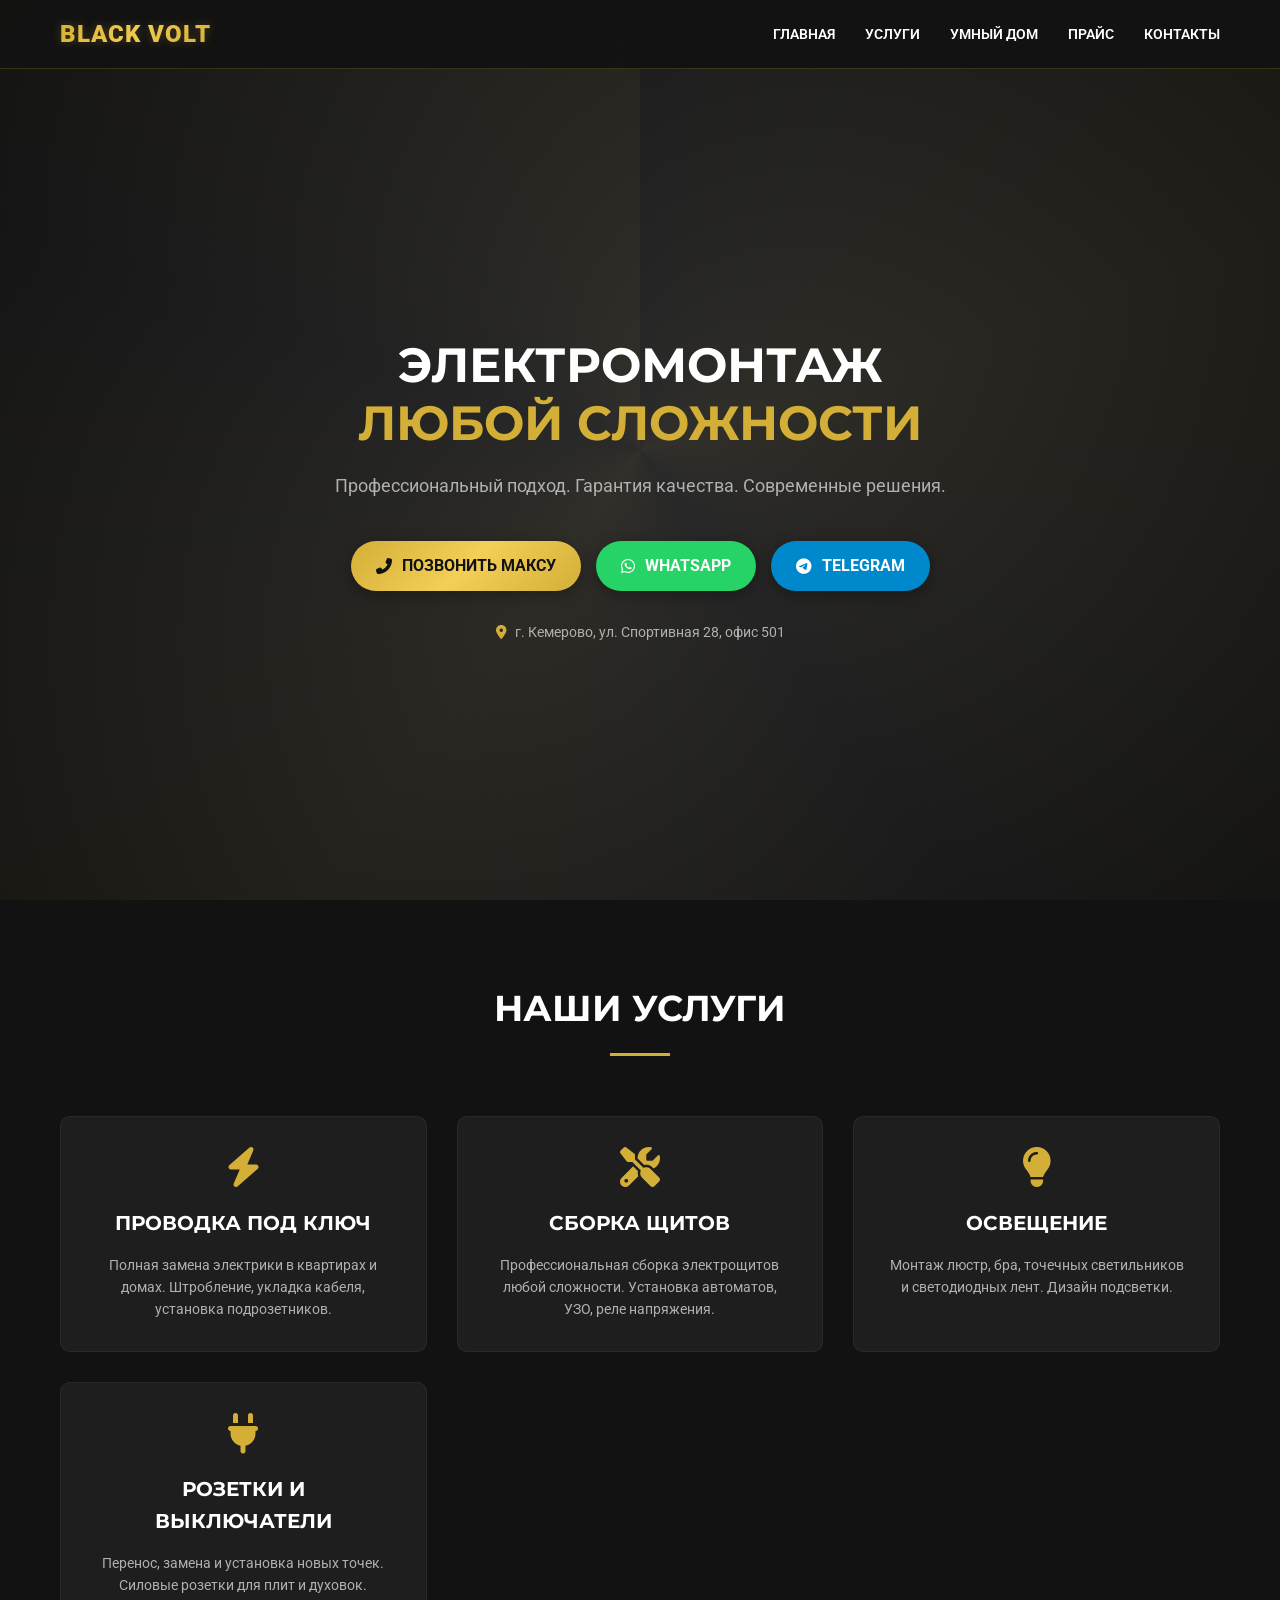
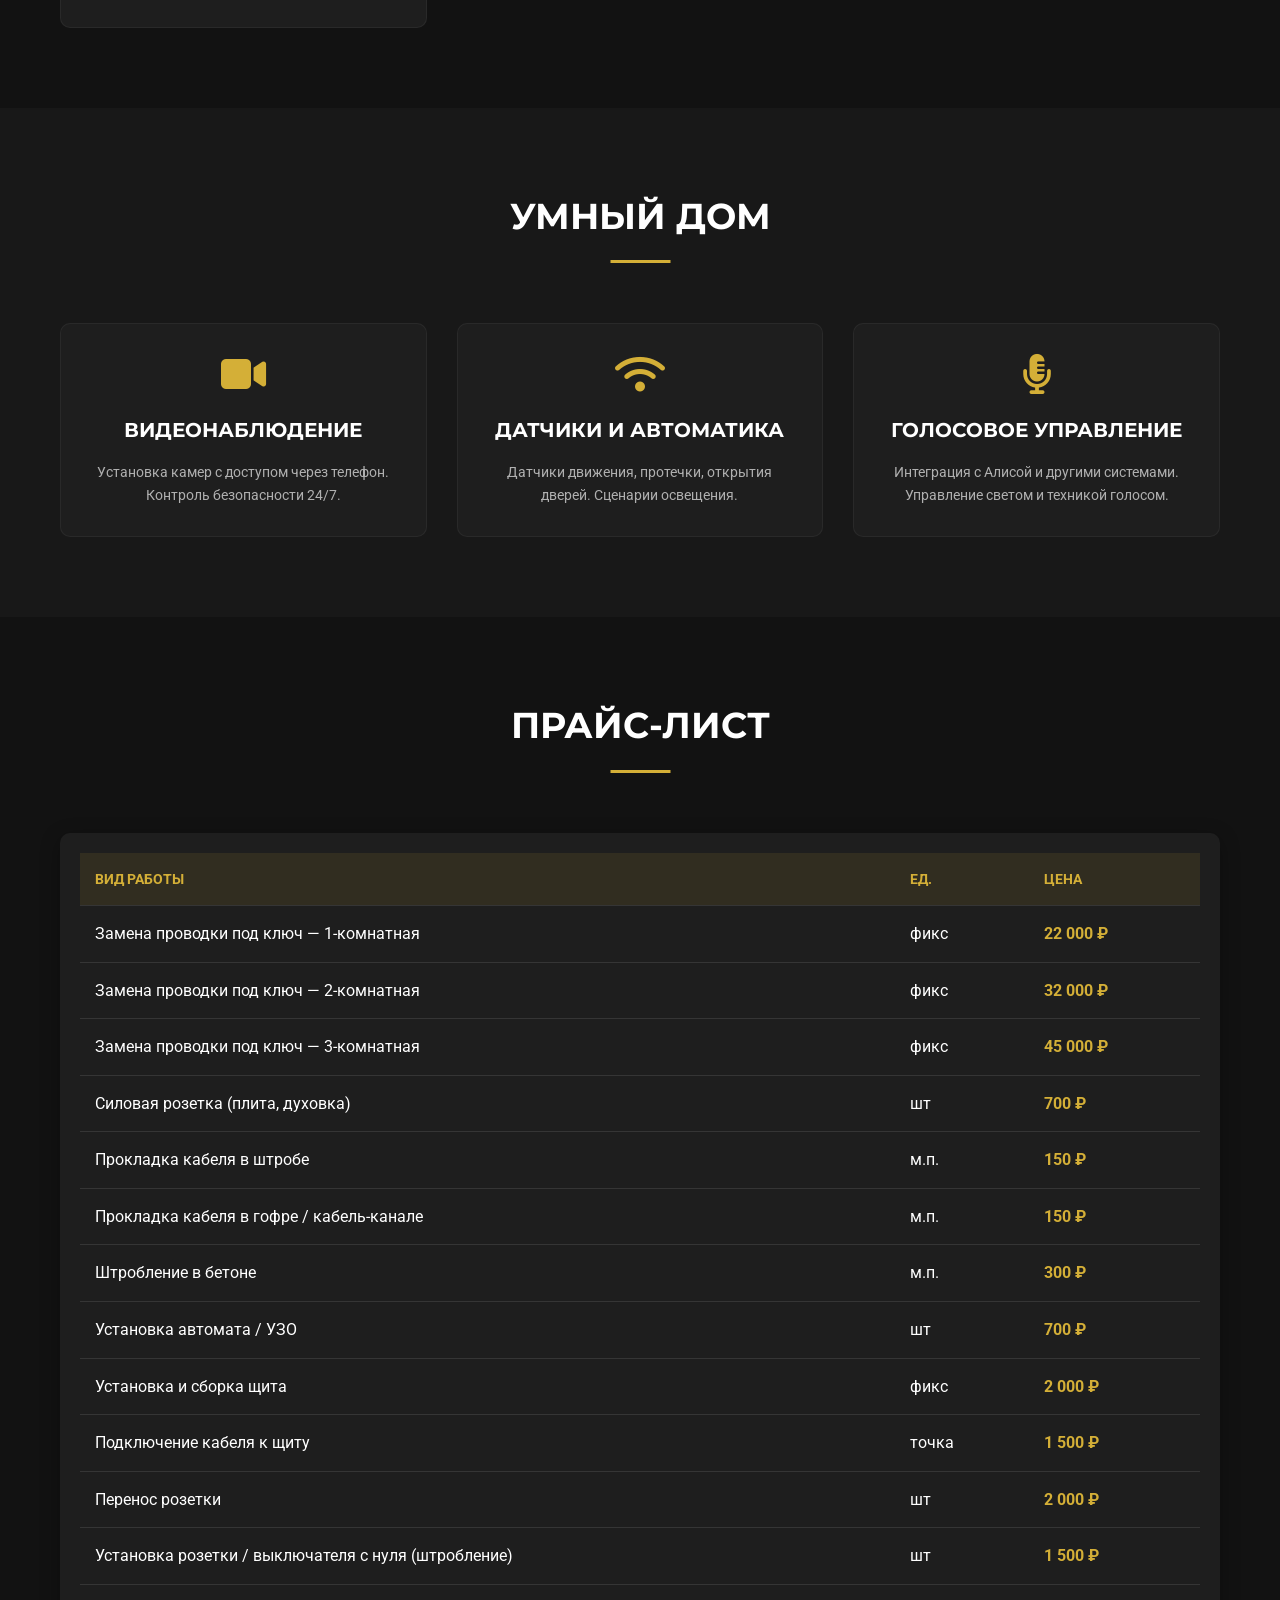
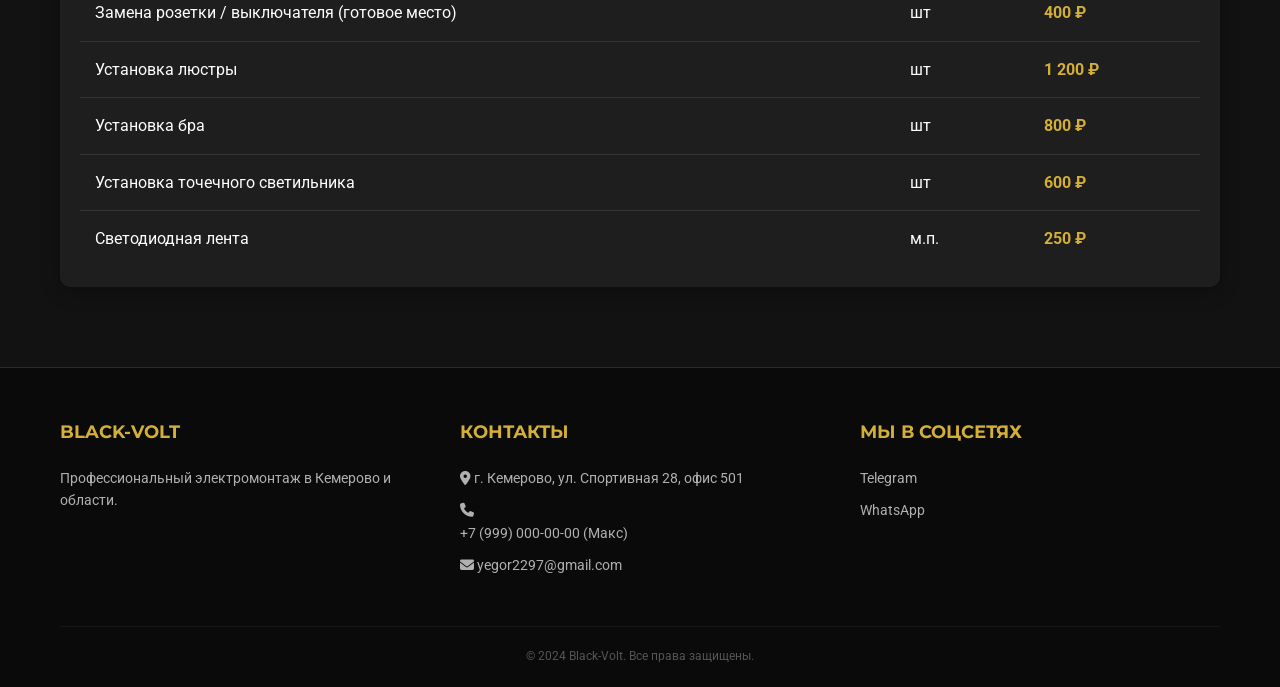
==== index.html @ c6181f79 "Update index.html" ====
<!DOCTYPE html>
<html lang="ru">
<head>
    <meta charset="UTF-8">
    <meta name="viewport" content="width=device-width, initial-scale=1.0">
    <title>Black-Volt | Электромонтажные работы в Кемерово</title>
    <meta name="description" content="Профессиональные электромонтажные работы. Умный дом, проводка под ключ, сборка щитов. г. Кемерово.">
    
    <!-- Шрифты -->
    <link rel="preconnect" href="https://fonts.googleapis.com">
    <link rel="preconnect" href="https://fonts.gstatic.com" crossorigin>
    <link href="https://fonts.googleapis.com/css2?family=Montserrat:wght@400;600;700;900&family=Roboto:wght@300;400;500&display=swap" rel="stylesheet">
    
    <!-- Иконки -->
    <link rel="stylesheet" href="https://cdnjs.cloudflare.com/ajax/libs/font-awesome/6.4.0/css/all.min.css">

    <style>
        :root {
            --primary-gold: #D4AF37;
            --primary-gold-light: #F4CF57;
            --dark-bg: #121212;
            --card-bg: #1E1E1E;
            --text-main: #FFFFFF;
            --text-secondary: #B0B0B0;
            --accent-gradient: linear-gradient(135deg, #D4AF37 0%, #F4CF57 50%, #D4AF37 100%);
        }

        * {
            margin: 0;
            padding: 0;
            box-sizing: border-box;
        }

        body {
            font-family: 'Roboto', sans-serif;
            background-color: var(--dark-bg);
            color: var(--text-main);
            line-height: 1.6;
            overflow-x: hidden;
        }

        h1, h2, h3, h4 {
            font-family: 'Montserrat', sans-serif;
            font-weight: 700;
            text-transform: uppercase;
        }

        a { text-decoration: none; color: inherit; transition: 0.3s; }
        ul { list-style: none; }

        /* --- Header --- */
        header {
            background: rgba(18, 18, 18, 0.95);
            padding: 15px 0;
            position: fixed;
            width: 100%;
            top: 0;
            z-index: 1000;
            border-bottom: 1px solid rgba(212, 175, 55, 0.2);
            backdrop-filter: blur(10px);
        }

        .container {
            max-width: 1200px;
            margin: 0 auto;
            padding: 0 20px;
        }

        .nav-wrapper {
            display: flex;
            justify-content: space-between;
            align-items: center;
        }

        .logo {
            font-size: 24px;
            font-weight: 900;
            background: var(--accent-gradient);
            -webkit-background-clip: text;
            -webkit-text-fill-color: transparent;
            letter-spacing: 1px;
            text-shadow: 0px 0px 10px rgba(212, 175, 55, 0.3);
        }

        .nav-links {
            display: flex;
            gap: 30px;
        }

        .nav-links a {
            font-size: 14px;
            font-weight: 600;
            color: var(--text-main);
            text-transform: uppercase;
            position: relative;
        }

        .nav-links a:hover {
            color: var(--primary-gold);
        }

        .nav-links a::after {
            content: '';
            position: absolute;
            width: 0;
            height: 2px;
            bottom: -5px;
            left: 0;
            background: var(--primary-gold);
            transition: 0.3s;
        }

        .nav-links a:hover::after {
            width: 100%;
        }

        /* Mobile Menu */
        .burger {
            display: none;
            cursor: pointer;
            font-size: 24px;
            color: var(--primary-gold);
        }

        /* --- Hero Section --- */
        .hero {
            height: 100vh;
            display: flex;
            align-items: center;
            justify-content: center;
            text-align: center;
            background: radial-gradient(circle at center, #2a2a2a 0%, #121212 100%);
            position: relative;
            padding-top: 80px;
            overflow: hidden;
        }

        /* Анимация фона (LED эффект) */
        .hero::before {
            content: '';
            position: absolute;
            top: -50%;
            left: -50%;
            width: 200%;
            height: 200%;
            background: conic-gradient(from 0deg, transparent 0%, rgba(212, 175, 55, 0.05) 20%, transparent 40%, rgba(212, 175, 55, 0.05) 60%, transparent 80%, rgba(212, 175, 55, 0.05) 100%);
            animation: rotateLED 10s linear infinite;
            z-index: 0;
        }

        @keyframes rotateLED {
            0% { transform: rotate(0deg); }
            100% { transform: rotate(360deg); }
        }

        .hero-content {
            position: relative;
            z-index: 2;
            max-width: 800px;
            padding: 20px;
        }

        .hero h1 {
            font-size: 48px;
            margin-bottom: 20px;
            line-height: 1.2;
        }

        .hero h1 span {
            color: var(--primary-gold);
        }

        .hero p {
            font-size: 18px;
            color: var(--text-secondary);
            margin-bottom: 40px;
        }

        /* Кнопки мессенджеров в ряд */
        .messenger-group {
            display: flex;
            justify-content: center;
            gap: 15px;
            flex-wrap: wrap;
            margin-bottom: 30px;
        }

        .btn-messenger {
            display: flex;
            align-items: center;
            gap: 10px;
            padding: 12px 25px;
            border-radius: 50px;
            font-weight: 700;
            font-size: 16px;
            text-transform: uppercase;
            transition: transform 0.3s, box-shadow 0.3s;
            color: white;
            box-shadow: 0 4px 15px rgba(0,0,0,0.3);
        }

        .btn-messenger:hover {
            transform: translateY(-3px);
            box-shadow: 0 6px 20px rgba(212, 175, 55, 0.4);
        }

        .btn-tg { background: #0088cc; }
        .btn-wa { background: #25D366; }
        .btn-phone { 
            background: var(--accent-gradient); 
            color: #121212;
        }

        .hero-address {
            font-size: 14px;
            color: var(--text-secondary);
            margin-top: 20px;
            display: flex;
            align-items: center;
            justify-content: center;
            gap: 8px;
        }

        /* --- Services & Smart Home --- */
        .section {
            padding: 80px 0;
        }

        .section-title {
            text-align: center;
            font-size: 36px;
            margin-bottom: 60px;
            position: relative;
            display: inline-block;
            left: 50%;
            transform: translateX(-50%);
        }

        .section-title::after {
            content: '';
            display: block;
            width: 60px;
            height: 3px;
            background: var(--primary-gold);
            margin: 15px auto 0;
        }

        .services-grid {
            display: grid;
            grid-template-columns: repeat(auto-fit, minmax(300px, 1fr));
            gap: 30px;
        }

        .card {
            background: var(--card-bg);
            padding: 30px;
            border-radius: 10px;
            border: 1px solid rgba(255,255,255,0.05);
            transition: 0.3s;
            text-align: center;
        }

        .card:hover {
            transform: translateY(-10px);
            border-color: var(--primary-gold);
            box-shadow: 0 10px 30px rgba(0,0,0,0.5);
        }

        .card i {
            font-size: 40px;
            color: var(--primary-gold);
            margin-bottom: 20px;
        }

        .card h3 {
            margin-bottom: 15px;
            font-size: 20px;
        }

        .card p {
            color: var(--text-secondary);
            font-size: 14px;
        }

        /* --- Price Table --- */
        .price-table-wrapper {
            overflow-x: auto;
            background: var(--card-bg);
            border-radius: 10px;
            padding: 20px;
            box-shadow: 0 5px 20px rgba(0,0,0,0.3);
        }

        table {
            width: 100%;
            border-collapse: collapse;
            min-width: 600px; /* Чтобы на мобильном скроллилось */
        }

        th, td {
            padding: 15px;
            text-align: left;
            border-bottom: 1px solid rgba(255,255,255,0.1);
        }

        th {
            background: rgba(212, 175, 55, 0.1);
            color: var(--primary-gold);
            font-weight: 700;
            text-transform: uppercase;
            font-size: 14px;
        }

        tr:last-child td {
            border-bottom: none;
        }

        tr:hover {
            background: rgba(255,255,255,0.02);
        }

        .price-col {
            font-weight: 700;
            color: var(--primary-gold);
            white-space: nowrap;
        }

        /* --- Footer --- */
        footer {
            background: #0a0a0a;
            padding: 50px 0 20px;
            border-top: 1px solid rgba(212, 175, 55, 0.2);
        }

        .footer-content {
            display: grid;
            grid-template-columns: repeat(auto-fit, minmax(250px, 1fr));
            gap: 40px;
            margin-bottom: 40px;
        }

        .footer-col h4 {
            color: var(--primary-gold);
            margin-bottom: 20px;
            font-size: 18px;
        }

        .footer-col p, .footer-col a {
            color: var(--text-secondary);
            margin-bottom: 10px;
            display: block;
            font-size: 14px;
        }

        .footer-col a:hover {
            color: var(--primary-gold);
        }

        .copyright {
            text-align: center;
            padding-top: 20px;
            border-top: 1px solid rgba(255,255,255,0.05);
            color: #555;
            font-size: 12px;
        }

        /* --- Mobile Adaptivity --- */
        @media (max-width: 768px) {
            .nav-links {
                position: absolute;
                right: 0px;
                height: 100vh;
                top: 0;
                background: var(--card-bg);
                display: flex;
                flex-direction: column;
                align-items: center;
                justify-content: center;
                width: 70%;
                transform: translateX(100%);
                transition: transform 0.3s ease-in;
                box-shadow: -5px 0 15px rgba(0,0,0,0.5);
            }

            .nav-links.nav-active {
                transform: translateX(0%);
            }

            .burger {
                display: block;
                z-index: 1001;
            }

            .hero h1 {
                font-size: 32px;
            }

            .messenger-group {
                flex-direction: column;
                align-items: stretch;
                gap: 10px;
            }
            
            .btn-messenger {
                justify-content: center;
                width: 100%;
            }

            .section-title {
                font-size: 28px;
            }
            
            th, td {
                padding: 10px 5px;
                font-size: 13px;
            }
        }
    </style>
</head>
<body>

    <!-- Header -->
    <header>
        <div class="container nav-wrapper">
            <div class="logo">BLACK VOLT</div>
            <nav>
                <ul class="nav-links">
                    <li><a href="#home">Главная</a></li>
                    <li><a href="#services">Услуги</a></li>
                    <li><a href="#smart-home">Умный дом</a></li>
                    <li><a href="#price">Прайс</a></li>
                    <li><a href="#contacts">Контакты</a></li>
                </ul>
            </nav>
            <div class="burger">
                <i class="fas fa-bars"></i>
            </div>
        </div>
    </header>

    <!-- Hero Section -->
    <section id="home" class="hero">
        <div class="hero-content">
            <h1>ЭЛЕКТРОМОНТАЖ <br><span>ЛЮБОЙ СЛОЖНОСТИ</span></h1>
            <p>Профессиональный подход. Гарантия качества. Современные решения.</p>
            
            <!-- Мессенджеры в ряд -->
            <div class="messenger-group">
                <!-- ЗАМЕНИ НОМЕР ТЕЛЕФОНА НИЖЕ В href="tel:..." и в тексте -->
                <a href="tel:+79990000000" class="btn-messenger btn-phone">
                    <i class="fas fa-phone-alt"></i> Позвонить Максу
                </a>
                <!-- ЗАМЕНИ НОМЕР WHATSAPP (без +) -->
                <a href="https://wa.me/79990000000" target="_blank" class="btn-messenger btn-wa">
                    <i class="fab fa-whatsapp"></i> WhatsApp
                </a>
                <!-- Вставь свой юзернейм телеграм вместо username -->
                <a href="https://t.me/username" target="_blank" class="btn-messenger btn-tg">
                    <i class="fab fa-telegram-plane"></i> Telegram
                </a>
            </div>

            <div class="hero-address">
                <i class="fas fa-map-marker-alt" style="color: var(--primary-gold);"></i>
                г. Кемерово, ул. Спортивная 28, офис 501
            </div>
        </div>
    </section>

    <!-- Services -->
    <section id="services" class="section">
        <div class="container">
            <h2 class="section-title">Наши Услуги</h2>
            <div class="services-grid">
                <div class="card">
                    <i class="fas fa-bolt"></i>
                    <h3>Проводка под ключ</h3>
                    <p>Полная замена электрики в квартирах и домах. Штробление, укладка кабеля, установка подрозетников.</p>
                </div>
                <div class="card">
                    <i class="fas fa-tools"></i>
                    <h3>Сборка щитов</h3>
                    <p>Профессиональная сборка электрощитов любой сложности. Установка автоматов, УЗО, реле напряжения.</p>
                </div>
                <div class="card">
                    <i class="fas fa-lightbulb"></i>
                    <h3>Освещение</h3>
                    <p>Монтаж люстр, бра, точечных светильников и светодиодных лент. Дизайн подсветки.</p>
                </div>
                <div class="card">
                    <i class="fas fa-plug"></i>
                    <h3>Розетки и выключатели</h3>
                    <p>Перенос, замена и установка новых точек. Силовые розетки для плит и духовок.</p>
                </div>
            </div>
        </div>
    </section>

    <!-- Smart Home -->
    <section id="smart-home" class="section" style="background: #181818;">
        <div class="container">
            <h2 class="section-title">Умный Дом</h2>
            <div class="services-grid">
                <div class="card">
                    <i class="fas fa-video"></i>
                    <h3>Видеонаблюдение</h3>
                    <p>Установка камер с доступом через телефон. Контроль безопасности 24/7.</p>
                </div>
                <div class="card">
                    <i class="fas fa-wifi"></i>
                    <h3>Датчики и Автоматика</h3>
                    <p>Датчики движения, протечки, открытия дверей. Сценарии освещения.</p>
                </div>
                <div class="card">
                    <i class="fas fa-microphone-alt"></i>
                    <h3>Голосовое управление</h3>
                    <p>Интеграция с Алисой и другими системами. Управление светом и техникой голосом.</p>
                </div>
            </div>
        </div>
    </section>

    <!-- Price List -->
    <section id="price" class="section">
        <div class="container">
            <h2 class="section-title">Прайс-лист</h2>
            <div class="price-table-wrapper">
                <table>
                    <thead>
                        <tr>
                            <th>Вид работы</th>
                            <th>Ед.</th>
                            <th>Цена</th>
                        </tr>
                    </thead>
                    <tbody>
                        <tr>
                            <td>Замена проводки под ключ — 1-комнатная</td>
                            <td>фикс</td>
                            <td class="price-col">22 000 ₽</td>
                        </tr>
                        <tr>
                            <td>Замена проводки под ключ — 2-комнатная</td>
                            <td>фикс</td>
                            <td class="price-col">32 000 ₽</td>
                        </tr>
                        <tr>
                            <td>Замена проводки под ключ — 3-комнатная</td>
                            <td>фикс</td>
                            <td class="price-col">45 000 ₽</td>
                        </tr>
                        <tr>
                            <td>Силовая розетка (плита, духовка)</td>
                            <td>шт</td>
                            <td class="price-col">700 ₽</td>
                        </tr>
                        <tr>
                            <td>Прокладка кабеля в штробе</td>
                            <td>м.п.</td>
                            <td class="price-col">150 ₽</td>
                        </tr>
                        <tr>
                            <td>Прокладка кабеля в гофре / кабель-канале</td>
                            <td>м.п.</td>
                            <td class="price-col">150 ₽</td>
                        </tr>
                        <tr>
                            <td>Штробление в бетоне</td>
                            <td>м.п.</td>
                            <td class="price-col">300 ₽</td>
                        </tr>
                        <tr>
                            <td>Установка автомата / УЗО</td>
                            <td>шт</td>
                            <td class="price-col">700 ₽</td>
                        </tr>
                        <tr>
                            <td>Установка и сборка щита</td>
                            <td>фикс</td>
                            <td class="price-col">2 000 ₽</td>
                        </tr>
                        <tr>
                            <td>Подключение кабеля к щиту</td>
                            <td>точка</td>
                            <td class="price-col">1 500 ₽</td>
                        </tr>
                        <tr>
                            <td>Перенос розетки</td>
                            <td>шт</td>
                            <td class="price-col">2 000 ₽</td>
                        </tr>
                        <tr>
                            <td>Установка розетки / выключателя с нуля (штробление)</td>
                            <td>шт</td>
                            <td class="price-col">1 500 ₽</td>
                        </tr>
                        <tr>
                            <td>Замена розетки / выключателя (готовое место)</td>
                            <td>шт</td>
                            <td class="price-col">400 ₽</td>
                        </tr>
                        <tr>
                            <td>Установка люстры</td>
                            <td>шт</td>
                            <td class="price-col">1 200 ₽</td>
                        </tr>
                        <tr>
                            <td>Установка бра</td>
                            <td>шт</td>
                            <td class="price-col">800 ₽</td>
                        </tr>
                        <tr>
                            <td>Установка точечного светильника</td>
                            <td>шт</td>
                            <td class="price-col">600 ₽</td>
                        </tr>
                        <tr>
                            <td>Светодиодная лента</td>
                            <td>м.п.</td>
                            <td class="price-col">250 ₽</td>
                        </tr>
                    </tbody>
                </table>
            </div>
        </div>
    </section>

    <!-- Footer -->
    <footer id="contacts">
        <div class="container">
            <div class="footer-content">
                <div class="footer-col">
                    <h4>Black-Volt</h4>
                    <p>Профессиональный электромонтаж в Кемерово и области.</p>
                </div>
                <div class="footer-col">
                    <h4>Контакты</h4>
                    <p><i class="fas fa-map-marker-alt"></i> г. Кемерово, ул. Спортивная 28, офис 501</p>
                    <!-- ЗАМЕНИ НОМЕР -->
                    <p><i class="fas fa-phone"></i> <a href="tel:+79990000000">+7 (999) 000-00-00 (Макс)</a></p>
                    <p><i class="fas fa-envelope"></i> yegor2297@gmail.com</p>
                </div>
                <div class="footer-col">
                    <h4>Мы в соцсетях</h4>
                    <a href="https://t.me/username">Telegram</a>
                    <a href="https://wa.me/79990000000">WhatsApp</a>
                </div>
            </div>
            <div class="copyright">
                &copy; 2024 Black-Volt. Все права защищены.
            </div>
        </div>
    </footer>

    <script>
        // Мобильное меню
        const burger = document.querySelector('.burger');
        const nav = document.querySelector('.nav-links');
        const navLinks = document.querySelectorAll('.nav-links li');

        burger.addEventListener('click', () => {
            nav.classList.toggle('nav-active');
            
            // Анимация ссылок
            navLinks.forEach((link, index) => {
                if (link.style.animation) {
                    link.style.animation = '';
                } else {
                    link.style.animation = `navLinkFade 0.5s ease forwards ${index / 7 + 0.3}s`;
                }
            });
            
            // Анимация бургера
            burger.classList.toggle('toggle');
        });

        // Плавный скролл
        document.querySelectorAll('a[href^="#"]').forEach(anchor => {
            anchor.addEventListener('click', function (e) {
                e.preventDefault();
                nav.classList.remove('nav-active'); // Закрыть меню при клике
                
                document.querySelector(this.getAttribute('href')).scrollIntoView({
                    behavior: 'smooth'
                });
            });
        });
    </script>
</body>
</html>
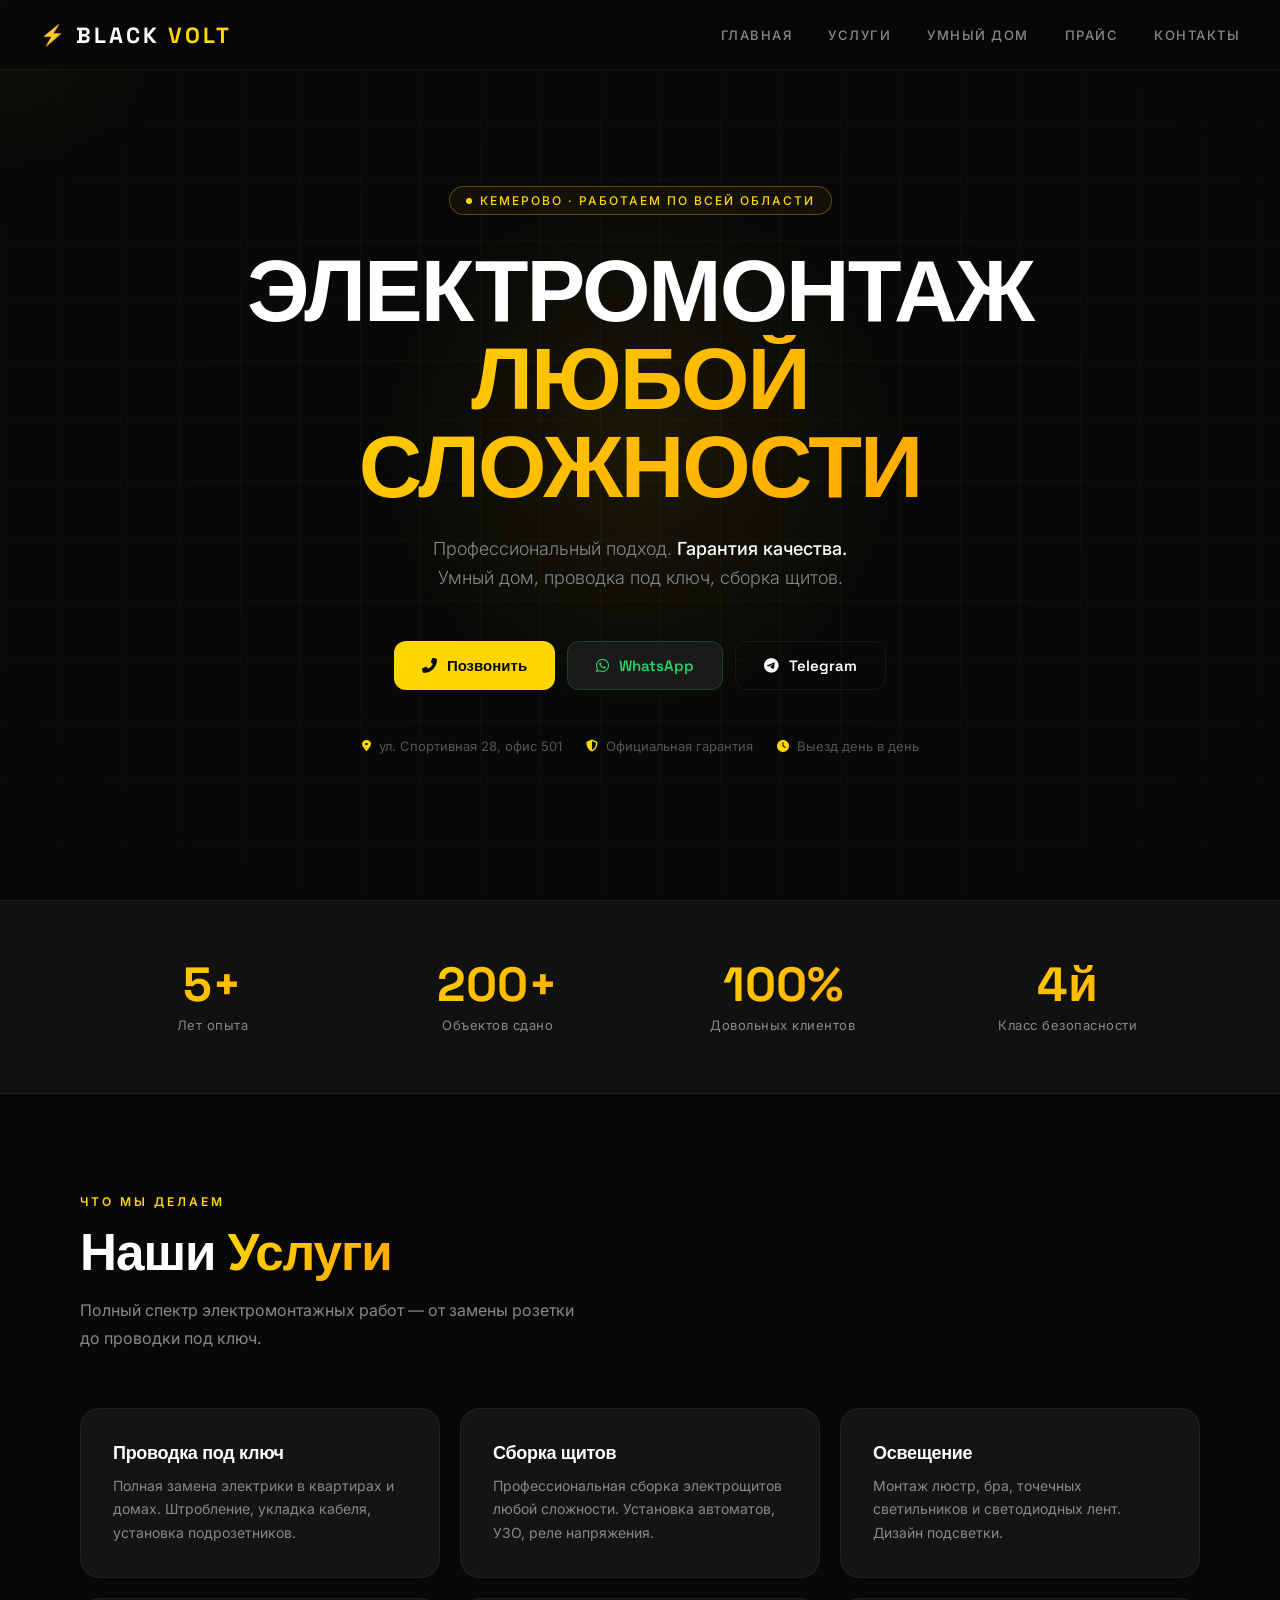
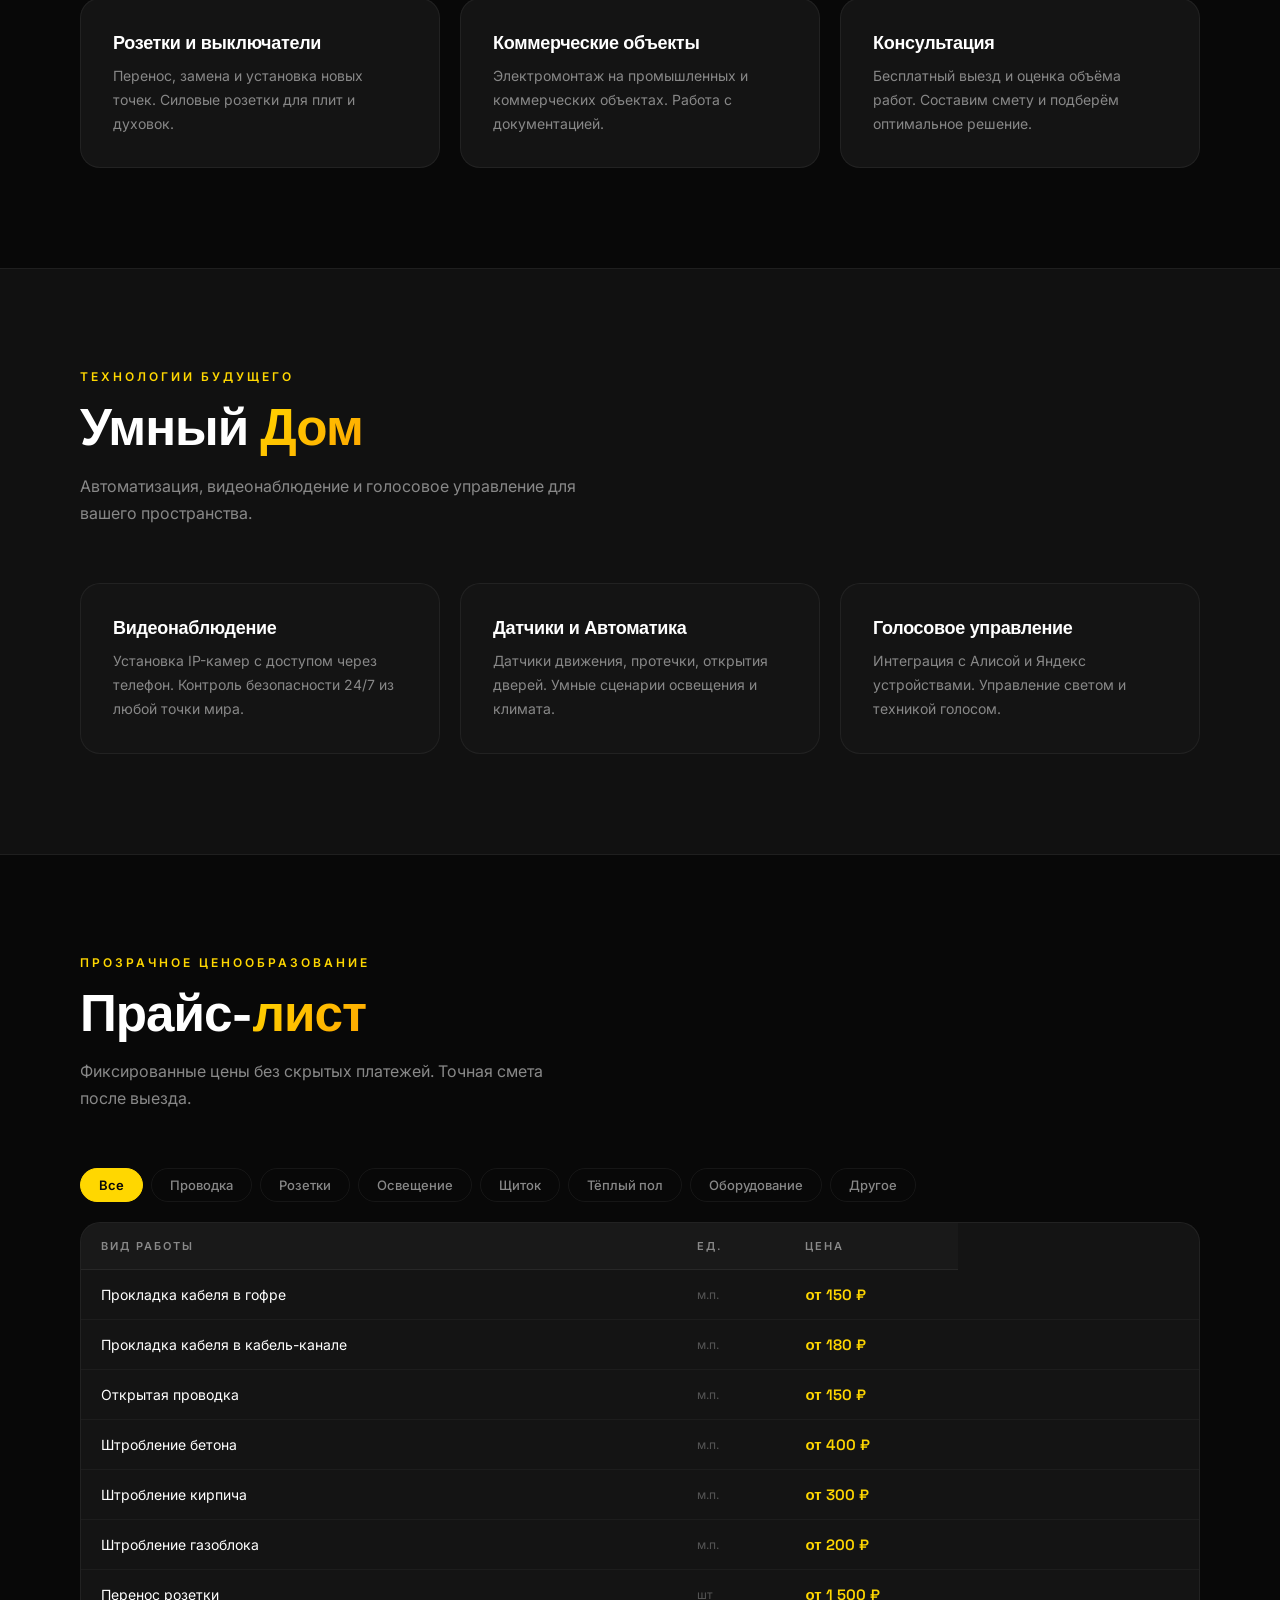
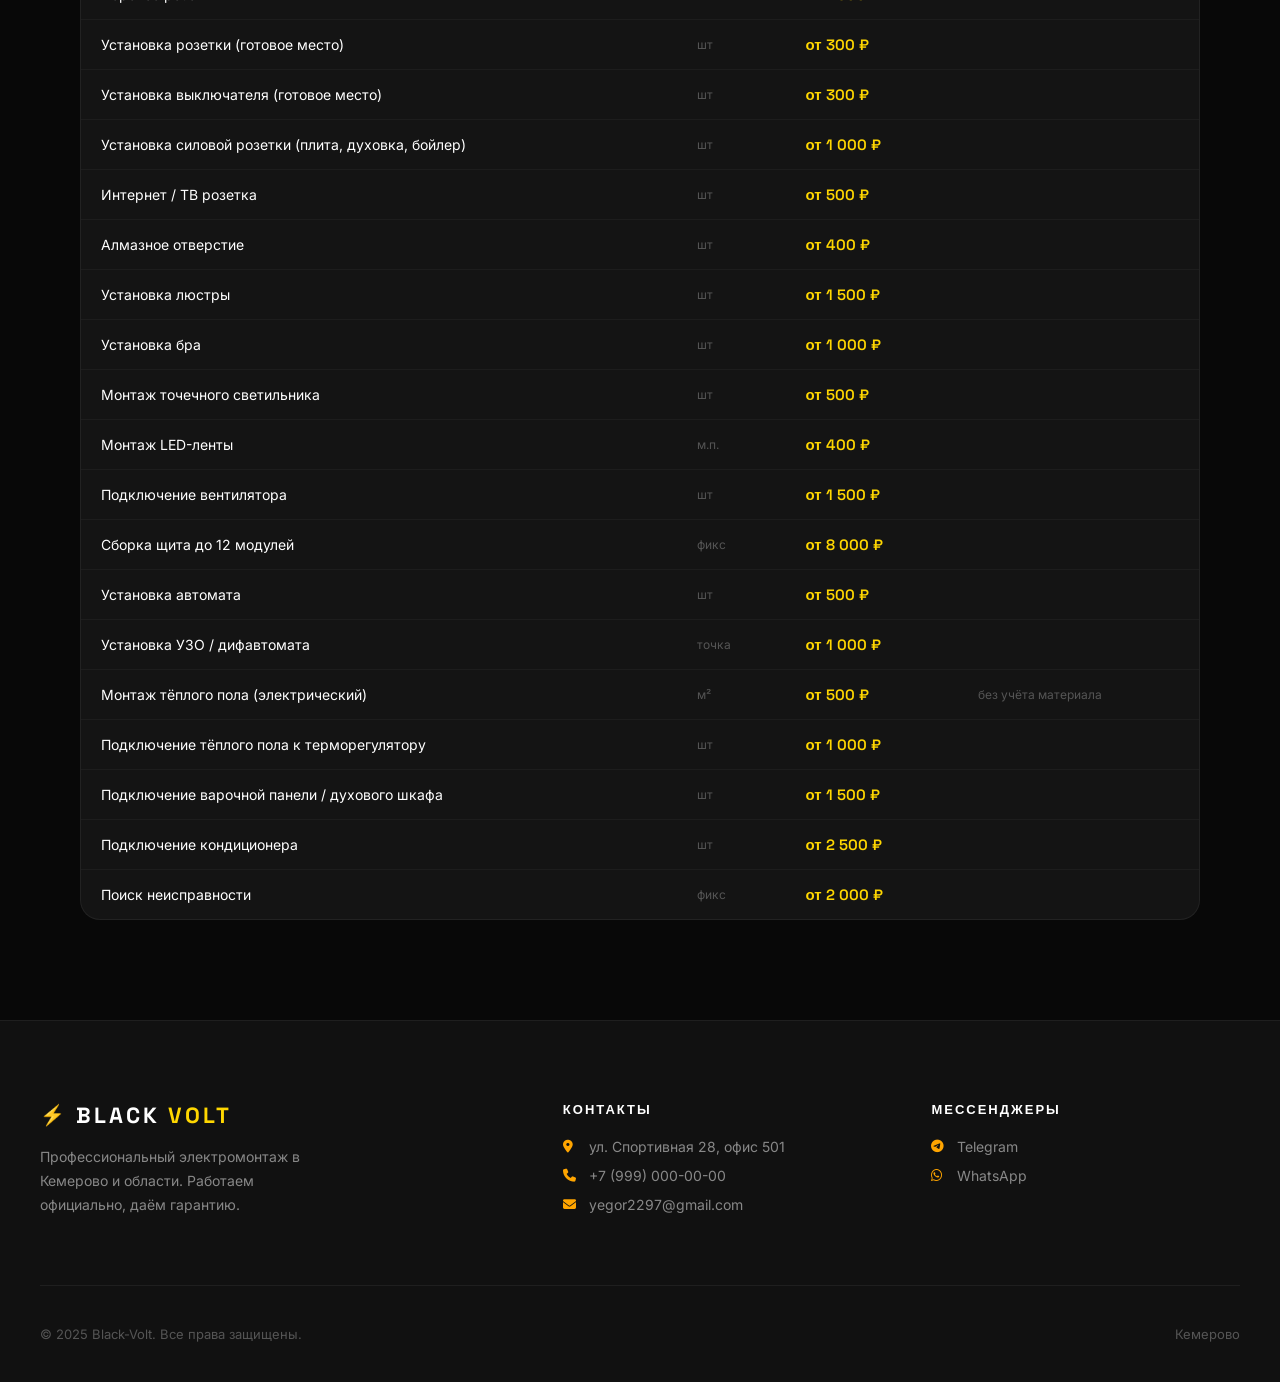
==== commit 88bdaf5f: "Update index.html" ====
--- a/index.html
+++ b/index.html
@@ -1,690 +1,1019 @@
 <!DOCTYPE html>
 <html lang="ru">
 <head>
-    <meta charset="UTF-8">
-    <meta name="viewport" content="width=device-width, initial-scale=1.0">
-    <title>Black-Volt | Электромонтажные работы в Кемерово</title>
-    <meta name="description" content="Профессиональные электромонтажные работы. Умный дом, проводка под ключ, сборка щитов. г. Кемерово.">
-    
-    <!-- Шрифты -->
-    <link rel="preconnect" href="https://fonts.googleapis.com">
-    <link rel="preconnect" href="https://fonts.gstatic.com" crossorigin>
-    <link href="https://fonts.googleapis.com/css2?family=Montserrat:wght@400;600;700;900&family=Roboto:wght@300;400;500&display=swap" rel="stylesheet">
-    
-    <!-- Иконки -->
-    <link rel="stylesheet" href="https://cdnjs.cloudflare.com/ajax/libs/font-awesome/6.4.0/css/all.min.css">
-
-    <style>
-        :root {
-            --primary-gold: #D4AF37;
-            --primary-gold-light: #F4CF57;
-            --dark-bg: #121212;
-            --card-bg: #1E1E1E;
-            --text-main: #FFFFFF;
-            --text-secondary: #B0B0B0;
-            --accent-gradient: linear-gradient(135deg, #D4AF37 0%, #F4CF57 50%, #D4AF37 100%);
-        }
-
-        * {
-            margin: 0;
-            padding: 0;
-            box-sizing: border-box;
-        }
-
-        body {
-            font-family: 'Roboto', sans-serif;
-            background-color: var(--dark-bg);
-            color: var(--text-main);
-            line-height: 1.6;
-            overflow-x: hidden;
-        }
-
-        h1, h2, h3, h4 {
-            font-family: 'Montserrat', sans-serif;
-            font-weight: 700;
-            text-transform: uppercase;
-        }
-
-        a { text-decoration: none; color: inherit; transition: 0.3s; }
-        ul { list-style: none; }
-
-        /* --- Header --- */
-        header {
-            background: rgba(18, 18, 18, 0.95);
-            padding: 15px 0;
-            position: fixed;
-            width: 100%;
-            top: 0;
-            z-index: 1000;
-            border-bottom: 1px solid rgba(212, 175, 55, 0.2);
-            backdrop-filter: blur(10px);
-        }
-
-        .container {
-            max-width: 1200px;
-            margin: 0 auto;
-            padding: 0 20px;
-        }
-
-        .nav-wrapper {
-            display: flex;
-            justify-content: space-between;
-            align-items: center;
-        }
-
-        .logo {
-            font-size: 24px;
-            font-weight: 900;
-            background: var(--accent-gradient);
-            -webkit-background-clip: text;
-            -webkit-text-fill-color: transparent;
-            letter-spacing: 1px;
-            text-shadow: 0px 0px 10px rgba(212, 175, 55, 0.3);
-        }
-
-        .nav-links {
-            display: flex;
-            gap: 30px;
-        }
-
-        .nav-links a {
-            font-size: 14px;
-            font-weight: 600;
-            color: var(--text-main);
-            text-transform: uppercase;
-            position: relative;
-        }
-
-        .nav-links a:hover {
-            color: var(--primary-gold);
-        }
-
-        .nav-links a::after {
-            content: '';
-            position: absolute;
-            width: 0;
-            height: 2px;
-            bottom: -5px;
-            left: 0;
-            background: var(--primary-gold);
-            transition: 0.3s;
-        }
-
-        .nav-links a:hover::after {
-            width: 100%;
-        }
-
-        /* Mobile Menu */
-        .burger {
-            display: none;
-            cursor: pointer;
-            font-size: 24px;
-            color: var(--primary-gold);
-        }
-
-        /* --- Hero Section --- */
-        .hero {
-            height: 100vh;
-            display: flex;
-            align-items: center;
-            justify-content: center;
-            text-align: center;
-            background: radial-gradient(circle at center, #2a2a2a 0%, #121212 100%);
-            position: relative;
-            padding-top: 80px;
-            overflow: hidden;
-        }
-
-        /* Анимация фона (LED эффект) */
-        .hero::before {
-            content: '';
-            position: absolute;
-            top: -50%;
-            left: -50%;
-            width: 200%;
-            height: 200%;
-            background: conic-gradient(from 0deg, transparent 0%, rgba(212, 175, 55, 0.05) 20%, transparent 40%, rgba(212, 175, 55, 0.05) 60%, transparent 80%, rgba(212, 175, 55, 0.05) 100%);
-            animation: rotateLED 10s linear infinite;
-            z-index: 0;
-        }
-
-        @keyframes rotateLED {
-            0% { transform: rotate(0deg); }
-            100% { transform: rotate(360deg); }
-        }
-
-        .hero-content {
-            position: relative;
-            z-index: 2;
-            max-width: 800px;
-            padding: 20px;
-        }
-
-        .hero h1 {
-            font-size: 48px;
-            margin-bottom: 20px;
-            line-height: 1.2;
-        }
-
-        .hero h1 span {
-            color: var(--primary-gold);
-        }
-
-        .hero p {
-            font-size: 18px;
-            color: var(--text-secondary);
-            margin-bottom: 40px;
-        }
-
-        /* Кнопки мессенджеров в ряд */
-        .messenger-group {
-            display: flex;
-            justify-content: center;
-            gap: 15px;
-            flex-wrap: wrap;
-            margin-bottom: 30px;
-        }
-
-        .btn-messenger {
-            display: flex;
-            align-items: center;
-            gap: 10px;
-            padding: 12px 25px;
-            border-radius: 50px;
-            font-weight: 700;
-            font-size: 16px;
-            text-transform: uppercase;
-            transition: transform 0.3s, box-shadow 0.3s;
-            color: white;
-            box-shadow: 0 4px 15px rgba(0,0,0,0.3);
-        }
-
-        .btn-messenger:hover {
-            transform: translateY(-3px);
-            box-shadow: 0 6px 20px rgba(212, 175, 55, 0.4);
-        }
-
-        .btn-tg { background: #0088cc; }
-        .btn-wa { background: #25D366; }
-        .btn-phone { 
-            background: var(--accent-gradient); 
-            color: #121212;
-        }
-
-        .hero-address {
-            font-size: 14px;
-            color: var(--text-secondary);
-            margin-top: 20px;
-            display: flex;
-            align-items: center;
-            justify-content: center;
-            gap: 8px;
-        }
-
-        /* --- Services & Smart Home --- */
-        .section {
-            padding: 80px 0;
-        }
-
-        .section-title {
-            text-align: center;
-            font-size: 36px;
-            margin-bottom: 60px;
-            position: relative;
-            display: inline-block;
-            left: 50%;
-            transform: translateX(-50%);
-        }
-
-        .section-title::after {
-            content: '';
-            display: block;
-            width: 60px;
-            height: 3px;
-            background: var(--primary-gold);
-            margin: 15px auto 0;
-        }
-
-        .services-grid {
-            display: grid;
-            grid-template-columns: repeat(auto-fit, minmax(300px, 1fr));
-            gap: 30px;
-        }
-
-        .card {
-            background: var(--card-bg);
-            padding: 30px;
-            border-radius: 10px;
-            border: 1px solid rgba(255,255,255,0.05);
-            transition: 0.3s;
-            text-align: center;
-        }
-
-        .card:hover {
-            transform: translateY(-10px);
-            border-color: var(--primary-gold);
-            box-shadow: 0 10px 30px rgba(0,0,0,0.5);
-        }
-
-        .card i {
-            font-size: 40px;
-            color: var(--primary-gold);
-            margin-bottom: 20px;
-        }
-
-        .card h3 {
-            margin-bottom: 15px;
-            font-size: 20px;
-        }
-
-        .card p {
-            color: var(--text-secondary);
-            font-size: 14px;
-        }
-
-        /* --- Price Table --- */
-        .price-table-wrapper {
-            overflow-x: auto;
-            background: var(--card-bg);
-            border-radius: 10px;
-            padding: 20px;
-            box-shadow: 0 5px 20px rgba(0,0,0,0.3);
-        }
-
-        table {
-            width: 100%;
-            border-collapse: collapse;
-            min-width: 600px; /* Чтобы на мобильном скроллилось */
-        }
-
-        th, td {
-            padding: 15px;
-            text-align: left;
-            border-bottom: 1px solid rgba(255,255,255,0.1);
-        }
-
-        th {
-            background: rgba(212, 175, 55, 0.1);
-            color: var(--primary-gold);
-            font-weight: 700;
-            text-transform: uppercase;
-            font-size: 14px;
-        }
-
-        tr:last-child td {
-            border-bottom: none;
-        }
-
-        tr:hover {
-            background: rgba(255,255,255,0.02);
-        }
-
-        .price-col {
-            font-weight: 700;
-            color: var(--primary-gold);
-            white-space: nowrap;
-        }
-
-        /* --- Footer --- */
-        footer {
-            background: #0a0a0a;
-            padding: 50px 0 20px;
-            border-top: 1px solid rgba(212, 175, 55, 0.2);
-        }
-
-        .footer-content {
-            display: grid;
-            grid-template-columns: repeat(auto-fit, minmax(250px, 1fr));
-            gap: 40px;
-            margin-bottom: 40px;
-        }
-
-        .footer-col h4 {
-            color: var(--primary-gold);
-            margin-bottom: 20px;
-            font-size: 18px;
-        }
-
-        .footer-col p, .footer-col a {
-            color: var(--text-secondary);
-            margin-bottom: 10px;
-            display: block;
-            font-size: 14px;
-        }
-
-        .footer-col a:hover {
-            color: var(--primary-gold);
-        }
-
-        .copyright {
-            text-align: center;
-            padding-top: 20px;
-            border-top: 1px solid rgba(255,255,255,0.05);
-            color: #555;
-            font-size: 12px;
-        }
-
-        /* --- Mobile Adaptivity --- */
-        @media (max-width: 768px) {
-            .nav-links {
-                position: absolute;
-                right: 0px;
-                height: 100vh;
-                top: 0;
-                background: var(--card-bg);
-                display: flex;
-                flex-direction: column;
-                align-items: center;
-                justify-content: center;
-                width: 70%;
-                transform: translateX(100%);
-                transition: transform 0.3s ease-in;
-                box-shadow: -5px 0 15px rgba(0,0,0,0.5);
-            }
-
-            .nav-links.nav-active {
-                transform: translateX(0%);
-            }
-
-            .burger {
-                display: block;
-                z-index: 1001;
-            }
-
-            .hero h1 {
-                font-size: 32px;
-            }
-
-            .messenger-group {
-                flex-direction: column;
-                align-items: stretch;
-                gap: 10px;
-            }
-            
-            .btn-messenger {
-                justify-content: center;
-                width: 100%;
-            }
-
-            .section-title {
-                font-size: 28px;
-            }
-            
-            th, td {
-                padding: 10px 5px;
-                font-size: 13px;
-            }
-        }
-    </style>
+<meta charset="UTF-8">
+<meta name="viewport" content="width=device-width, initial-scale=1.0">
+<title>Black-Volt | Электромонтажные работы в Кемерово</title>
+<meta name="description" content="Профессиональные электромонтажные работы. Умный дом, проводка под ключ, сборка щитов. г. Кемерово.">
+<link rel="preconnect" href="https://fonts.googleapis.com">
+<link rel="preconnect" href="https://fonts.gstatic.com" crossorigin>
+<link href="https://fonts.googleapis.com/css2?family=Space+Grotesk:wght@400;500;600;700&family=Inter:wght@300;400;500&display=swap" rel="stylesheet">
+<link rel="stylesheet" href="https://cdnjs.cloudflare.com/ajax/libs/font-awesome/6.4.0/css/all.min.css">
+
+<style>
+  :root {
+    --black: #080808;
+    --black2: #111111;
+    --card: #141414;
+    --border: rgba(255,255,255,0.06);
+    --gold: #FFD700;
+    --gold2: #FFA500;
+    --white: #FFFFFF;
+    --gray: #888888;
+    --gray2: #555555;
+    --glow: rgba(255, 215, 0, 0.15);
+    --glow-strong: rgba(255, 215, 0, 0.35);
+  }
+
+  *, *::before, *::after { margin: 0; padding: 0; box-sizing: border-box; }
+
+  html { scroll-behavior: smooth; }
+
+  body {
+    font-family: 'Inter', sans-serif;
+    background: var(--black);
+    color: var(--white);
+    overflow-x: hidden;
+  }
+
+  h1, h2, h3, h4 { font-family: 'Space Grotesk', sans-serif; }
+  a { text-decoration: none; color: inherit; }
+  ul { list-style: none; }
+
+  /* ===== CURSOR GLOW ===== */
+  .cursor-glow {
+    position: fixed;
+    width: 400px;
+    height: 400px;
+    border-radius: 50%;
+    background: radial-gradient(circle, rgba(255,215,0,0.04) 0%, transparent 70%);
+    pointer-events: none;
+    transform: translate(-50%, -50%);
+    z-index: 0;
+    transition: transform 0.1s;
+  }
+
+  /* ===== HEADER ===== */
+  header {
+    position: fixed;
+    top: 0;
+    left: 0;
+    right: 0;
+    z-index: 1000;
+    padding: 0 40px;
+    height: 70px;
+    display: flex;
+    align-items: center;
+    justify-content: space-between;
+    background: rgba(8,8,8,0.8);
+    backdrop-filter: blur(20px);
+    -webkit-backdrop-filter: blur(20px);
+    border-bottom: 1px solid var(--border);
+    transition: all 0.3s;
+  }
+
+  header.scrolled {
+    background: rgba(8,8,8,0.95);
+    box-shadow: 0 4px 40px rgba(0,0,0,0.5);
+  }
+
+  .logo {
+    font-family: 'Space Grotesk', sans-serif;
+    font-weight: 700;
+    font-size: 22px;
+    letter-spacing: 3px;
+    display: flex;
+    align-items: center;
+    gap: 8px;
+  }
+
+  .logo-bolt {
+    color: var(--gold);
+    font-size: 20px;
+    animation: boltPulse 2s ease-in-out infinite;
+  }
+
+  @keyframes boltPulse {
+    0%, 100% { opacity: 1; filter: drop-shadow(0 0 6px var(--gold)); }
+    50% { opacity: 0.6; filter: drop-shadow(0 0 2px var(--gold)); }
+  }
+
+  .logo-black { color: var(--white); }
+  .logo-volt { color: var(--gold); }
+
+  nav { display: flex; align-items: center; gap: 36px; }
+
+  nav a {
+    font-size: 13px;
+    font-weight: 500;
+    color: var(--gray);
+    letter-spacing: 1.5px;
+    text-transform: uppercase;
+    transition: color 0.2s;
+    position: relative;
+  }
+
+  nav a::after {
+    content: '';
+    position: absolute;
+    bottom: -4px;
+    left: 0;
+    width: 0;
+    height: 1px;
+    background: var(--gold);
+    transition: width 0.3s;
+  }
+
+  nav a:hover { color: var(--white); }
+  nav a:hover::after { width: 100%; }
+
+  .burger { display: none; cursor: pointer; color: var(--gold); font-size: 22px; }
+
+  /* ===== HERO ===== */
+  .hero {
+    min-height: 100vh;
+    display: flex;
+    align-items: center;
+    justify-content: center;
+    position: relative;
+    overflow: hidden;
+    padding: 100px 40px 60px;
+  }
+
+  /* Сетка фона */
+  .hero-grid {
+    position: absolute;
+    inset: 0;
+    background-image:
+      linear-gradient(rgba(255,215,0,0.03) 1px, transparent 1px),
+      linear-gradient(90deg, rgba(255,215,0,0.03) 1px, transparent 1px);
+    background-size: 60px 60px;
+    mask-image: radial-gradient(ellipse 80% 80% at 50% 50%, black 40%, transparent 100%);
+  }
+
+  /* Центральное свечение */
+  .hero-glow {
+    position: absolute;
+    top: 50%;
+    left: 50%;
+    transform: translate(-50%, -50%);
+    width: 600px;
+    height: 600px;
+    background: radial-gradient(circle, rgba(255,215,0,0.08) 0%, transparent 65%);
+    animation: glowPulse 4s ease-in-out infinite;
+  }
+
+  @keyframes glowPulse {
+    0%, 100% { transform: translate(-50%, -50%) scale(1); opacity: 1; }
+    50% { transform: translate(-50%, -50%) scale(1.1); opacity: 0.7; }
+  }
+
+  /* Частицы */
+  .particles {
+    position: absolute;
+    inset: 0;
+    overflow: hidden;
+  }
+
+  .particle {
+    position: absolute;
+    width: 2px;
+    height: 2px;
+    background: var(--gold);
+    border-radius: 50%;
+    animation: floatUp linear infinite;
+    opacity: 0;
+  }
+
+  @keyframes floatUp {
+    0% { transform: translateY(100vh) scale(0); opacity: 0; }
+    10% { opacity: 0.6; }
+    90% { opacity: 0.3; }
+    100% { transform: translateY(-100px) scale(1); opacity: 0; }
+  }
+
+  .hero-content {
+    position: relative;
+    z-index: 2;
+    text-align: center;
+    max-width: 900px;
+  }
+
+  .hero-badge {
+    display: inline-flex;
+    align-items: center;
+    gap: 8px;
+    padding: 6px 16px;
+    border: 1px solid rgba(255,215,0,0.3);
+    border-radius: 100px;
+    font-size: 12px;
+    font-weight: 500;
+    color: var(--gold);
+    letter-spacing: 2px;
+    text-transform: uppercase;
+    margin-bottom: 32px;
+    background: rgba(255,215,0,0.05);
+    backdrop-filter: blur(10px);
+  }
+
+  .hero-badge-dot {
+    width: 6px;
+    height: 6px;
+    background: var(--gold);
+    border-radius: 50%;
+    animation: dotBlink 1.5s ease-in-out infinite;
+  }
+
+  @keyframes dotBlink {
+    0%, 100% { opacity: 1; }
+    50% { opacity: 0.2; }
+  }
+
+  .hero h1 {
+    font-size: clamp(42px, 7vw, 88px);
+    font-weight: 700;
+    line-height: 1.0;
+    letter-spacing: -2px;
+    margin-bottom: 24px;
+  }
+
+  .hero h1 .line1 { display: block; color: var(--white); }
+
+  .hero h1 .line2 {
+    display: block;
+    background: linear-gradient(135deg, var(--gold) 0%, var(--gold2) 50%, var(--gold) 100%);
+    background-size: 200% auto;
+    -webkit-background-clip: text;
+    -webkit-text-fill-color: transparent;
+    background-clip: text;
+    animation: gradientShift 3s linear infinite;
+  }
+
+  @keyframes gradientShift {
+    0% { background-position: 0% center; }
+    100% { background-position: 200% center; }
+  }
+
+  .hero-sub {
+    font-size: 18px;
+    color: var(--gray);
+    font-weight: 300;
+    margin-bottom: 48px;
+    line-height: 1.6;
+  }
+
+  .hero-sub strong { color: var(--white); font-weight: 500; }
+
+  .cta-group {
+    display: flex;
+    justify-content: center;
+    gap: 12px;
+    flex-wrap: wrap;
+    margin-bottom: 48px;
+  }
+
+  .btn {
+    display: inline-flex;
+    align-items: center;
+    gap: 10px;
+    padding: 14px 28px;
+    border-radius: 12px;
+    font-family: 'Space Grotesk', sans-serif;
+    font-weight: 600;
+    font-size: 15px;
+    transition: all 0.25s;
+    cursor: pointer;
+    border: none;
+  }
+
+  .btn-primary {
+    background: var(--gold);
+    color: #080808;
+    box-shadow: 0 0 0 rgba(255,215,0,0.4);
+  }
+
+  .btn-primary:hover {
+    background: #FFE44D;
+    transform: translateY(-2px);
+    box-shadow: 0 8px 30px rgba(255,215,0,0.35);
+  }
+
+  .btn-ghost {
+    background: transparent;
+    color: var(--white);
+    border: 1px solid var(--border);
+  }
+
+  .btn-ghost:hover {
+    border-color: rgba(255,215,0,0.4);
+    background: rgba(255,215,0,0.05);
+    transform: translateY(-2px);
+  }
+
+  .btn-wa {
+    background: #1a1a1a;
+    color: #25D366;
+    border: 1px solid rgba(37,211,102,0.2);
+  }
+
+  .btn-wa:hover {
+    background: rgba(37,211,102,0.08);
+    border-color: rgba(37,211,102,0.5);
+    transform: translateY(-2px);
+  }
+
+  .hero-meta {
+    display: flex;
+    justify-content: center;
+    align-items: center;
+    gap: 24px;
+    flex-wrap: wrap;
+  }
+
+  .hero-meta-item {
+    display: flex;
+    align-items: center;
+    gap: 8px;
+    font-size: 13px;
+    color: var(--gray2);
+  }
+
+  .hero-meta-item i { color: var(--gold); font-size: 12px; }
+
+  /* ===== STATS ===== */
+  .stats {
+    padding: 60px 40px;
+    border-top: 1px solid var(--border);
+    border-bottom: 1px solid var(--border);
+    background: var(--black2);
+  }
+
+  .stats-inner {
+    max-width: 1100px;
+    margin: 0 auto;
+    display: grid;
+    grid-template-columns: repeat(4, 1fr);
+    gap: 40px;
+    text-align: center;
+  }
+
+  .stat-num {
+    font-family: 'Space Grotesk', sans-serif;
+    font-size: 48px;
+    font-weight: 700;
+    background: linear-gradient(135deg, var(--gold), var(--gold2));
+    -webkit-background-clip: text;
+    -webkit-text-fill-color: transparent;
+    background-clip: text;
+    line-height: 1;
+    margin-bottom: 8px;
+  }
+
+  .stat-label {
+    font-size: 13px;
+    color: var(--gray);
+    font-weight: 400;
+    letter-spacing: 0.5px;
+  }
+
+  /* ===== SECTION ===== */
+  .section {
+    padding: 100px 40px;
+    max-width: 1200px;
+    margin: 0 auto;
+  }
+
+  .section-full { max-width: 100%; padding: 100px 0; }
+  .section-inner { max-width: 1200px; margin: 0 auto; padding: 0 40px; }
+
+  .section-eyebrow {
+    font-size: 12px;
+    font-weight: 600;
+    color: var(--gold);
+    letter-spacing: 3px;
+    text-transform: uppercase;
+    margin-bottom: 16px;
+  }
+
+  .section-title {
+    font-size: clamp(32px, 4vw, 52px);
+    font-weight: 700;
+    letter-spacing: -1px;
+    margin-bottom: 16px;
+    line-height: 1.1;
+  }
+
+  .section-title span {
+    background: linear-gradient(135deg, var(--gold), var(--gold2));
+    -webkit-background-clip: text;
+    -webkit-text-fill-color: transparent;
+    background-clip: text;
+  }
+
+  .section-sub {
+    font-size: 16px;
+    color: var(--gray);
+    max-width: 500px;
+    line-height: 1.7;
+    margin-bottom: 56px;
+  }
+
+  /* ===== GRID CARDS ===== */
+  .grid-3 { display: grid; grid-template-columns: repeat(3, 1fr); gap: 20px; }
+  .grid-4 { display: grid; grid-template-columns: repeat(4, 1fr); gap: 20px; }
+
+  /* Glass Card */
+  .glass-card {
+    background: var(--card);
+    border: 1px solid var(--border);
+    border-radius: 20px;
+    padding: 32px;
+    transition: all 0.3s;
+    position: relative;
+    overflow: hidden;
+  }
+
+  .glass-card::before {
+    content: '';
+    position: absolute;
+    top: 0;
+    left: 0;
+    right: 0;
+    height: 1px;
+    background: linear-gradient(90deg, transparent, rgba(255,215,0,0.3), transparent);
+    opacity: 0;
+    transition: opacity 0.3s;
+  }
+
+  .glass-card:hover {
+    border-color: rgba(255,215,0,0.2);
+    transform: translateY(-4px);
+    box-shadow: 0 20px 60px rgba(0,0,0,0.5), 0 0 40px rgba(255,215,0,0.04);
+  }
+
+  .glass-card:hover::before { opacity: 1; }
+
+  .card-icon {
+    width: 52px;
+    height: 52px;
+    border-radius: 14px;
+    background: rgba(255,215,0,0.08);
+    border: 1px solid rgba(255,215,0,0.15);
+    display: flex;
+    align-items: center;
+    justify-content: center;
+    font-size: 20px;
+    color: var(--gold);
+    margin-bottom: 24px;
+    transition: all 0.3s;
+  }
+
+  .glass-card:hover .card-icon {
+    background: rgba(255,215,0,0.15);
+    box-shadow: 0 0 20px rgba(255,215,0,0.2);
+  }
+
+  .card-title {
+    font-size: 18px;
+    font-weight: 600;
+    margin-bottom: 10px;
+    letter-spacing: -0.3px;
+  }
+
+  .card-text { font-size: 14px; color: var(--gray); line-height: 1.7; }
+
+  /* ===== SMART HOME SECTION ===== */
+  .smart-section {
+    background: var(--black2);
+    border-top: 1px solid var(--border);
+    border-bottom: 1px solid var(--border);
+  }
+
+  /* ===== PRICE TABLE ===== */
+  .price-wrap {
+    background: var(--card);
+    border: 1px solid var(--border);
+    border-radius: 20px;
+    overflow: hidden;
+  }
+
+  .price-table-scroll { overflow-x: auto; }
+
+  table { width: 100%; border-collapse: collapse; min-width: 560px; }
+
+  thead th {
+    padding: 16px 20px;
+    text-align: left;
+    font-size: 11px;
+    font-weight: 600;
+    letter-spacing: 2px;
+    text-transform: uppercase;
+    color: var(--gray);
+    border-bottom: 1px solid var(--border);
+    background: rgba(255,255,255,0.02);
+  }
+
+  tbody td {
+    padding: 15px 20px;
+    font-size: 14px;
+    color: var(--white);
+    border-bottom: 1px solid rgba(255,255,255,0.04);
+    transition: background 0.15s;
+  }
+
+  tbody tr:last-child td { border-bottom: none; }
+
+  tbody tr:hover td { background: rgba(255,215,0,0.025); }
+
+  .td-unit { color: var(--gray2); font-size: 12px; }
+
+  .td-price {
+    font-family: 'Space Grotesk', sans-serif;
+    font-weight: 600;
+    font-size: 15px;
+    color: var(--gold);
+    white-space: nowrap;
+  }
+
+  /* ===== FOOTER ===== */
+  footer {
+    background: var(--black2);
+    border-top: 1px solid var(--border);
+    padding: 80px 40px 40px;
+  }
+
+  .footer-inner {
+    max-width: 1200px;
+    margin: 0 auto;
+  }
+
+  .footer-top {
+    display: grid;
+    grid-template-columns: 1.5fr 1fr 1fr;
+    gap: 60px;
+    padding-bottom: 60px;
+    border-bottom: 1px solid var(--border);
+    margin-bottom: 40px;
+  }
+
+  .footer-brand .logo { margin-bottom: 16px; }
+
+  .footer-brand p {
+    font-size: 14px;
+    color: var(--gray);
+    line-height: 1.7;
+    max-width: 300px;
+  }
+
+  .footer-col h4 {
+    font-size: 13px;
+    font-weight: 600;
+    letter-spacing: 2px;
+    text-transform: uppercase;
+    color: var(--white);
+    margin-bottom: 20px;
+  }
+
+  .footer-col a, .footer-col p {
+    display: flex;
+    align-items: center;
+    gap: 10px;
+    font-size: 14px;
+    color: var(--gray);
+    margin-bottom: 12px;
+    transition: color 0.2s;
+  }
+
+  .footer-col a:hover { color: var(--gold); }
+  .footer-col i { color: var(--gold2); font-size: 13px; width: 16px; }
+
+  .footer-bottom {
+    display: flex;
+    justify-content: space-between;
+    align-items: center;
+    font-size: 13px;
+    color: var(--gray2);
+  }
+
+  /* ===== PRICE TABS ===== */
+  .price-tabs {
+    display: flex;
+    flex-wrap: wrap;
+    gap: 8px;
+    margin-bottom: 20px;
+  }
+
+  .price-tab {
+    padding: 8px 18px;
+    border-radius: 100px;
+    border: 1px solid var(--border);
+    background: transparent;
+    color: var(--gray);
+    font-family: 'Inter', sans-serif;
+    font-size: 13px;
+    font-weight: 500;
+    cursor: pointer;
+    transition: all 0.2s;
+  }
+
+  .price-tab:hover {
+    border-color: rgba(255,215,0,0.3);
+    color: var(--white);
+  }
+
+  .price-tab.active {
+    background: var(--gold);
+    border-color: var(--gold);
+    color: #080808;
+    font-weight: 600;
+  }
+
+  .td-note {
+    font-size: 12px;
+    color: var(--gray2);
+  }
+
+  /* ===== REVEAL ANIMATION ===== */
+  .reveal {
+    opacity: 0;
+    transform: translateY(30px);
+    transition: opacity 0.7s ease, transform 0.7s ease;
+  }
+
+  .reveal.visible {
+    opacity: 1;
+    transform: translateY(0);
+  }
+
+  /* ===== MOBILE MENU ===== */
+  @media (max-width: 900px) {
+    header { padding: 0 20px; }
+    .burger { display: block; }
+
+    nav {
+      position: fixed;
+      top: 70px;
+      left: 0;
+      right: 0;
+      background: rgba(8,8,8,0.98);
+      backdrop-filter: blur(20px);
+      border-bottom: 1px solid var(--border);
+      flex-direction: column;
+      padding: 30px 20px;
+      gap: 24px;
+      transform: translateY(-120%);
+      opacity: 0;
+      transition: all 0.35s cubic-bezier(0.4,0,0.2,1);
+    }
+
+    nav.open { transform: translateY(0); opacity: 1; }
+
+    nav a { font-size: 16px; }
+
+    .stats-inner { grid-template-columns: repeat(2, 1fr); }
+
+    .grid-3 { grid-template-columns: 1fr; }
+    .grid-4 { grid-template-columns: repeat(2, 1fr); }
+
+    .hero { padding: 100px 20px 60px; }
+    .hero h1 { letter-spacing: -1px; }
+
+    .cta-group { flex-direction: column; align-items: stretch; }
+    .btn { justify-content: center; }
+
+    .section { padding: 70px 20px; }
+    .section-inner { padding: 0 20px; }
+
+    .footer-top { grid-template-columns: 1fr; gap: 40px; }
+    .footer-bottom { flex-direction: column; gap: 12px; text-align: center; }
+
+    footer { padding: 60px 20px 30px; }
+  }
+
+  @media (max-width: 480px) {
+    .grid-4 { grid-template-columns: 1fr; }
+    .stats-inner { grid-template-columns: repeat(2, 1fr); gap: 20px; }
+    .stat-num { font-size: 36px; }
+  }
+</style>
 </head>
 <body>
 
-    <!-- Header -->
-    <header>
-        <div class="container nav-wrapper">
-            <div class="logo">BLACK VOLT</div>
-            <nav>
-                <ul class="nav-links">
-                    <li><a href="#home">Главная</a></li>
-                    <li><a href="#services">Услуги</a></li>
-                    <li><a href="#smart-home">Умный дом</a></li>
-                    <li><a href="#price">Прайс</a></li>
-                    <li><a href="#contacts">Контакты</a></li>
-                </ul>
-            </nav>
-            <div class="burger">
-                <i class="fas fa-bars"></i>
-            </div>
+<div class="cursor-glow" id="cursorGlow"></div>
+
+<!-- HEADER -->
+<header id="header">
+  <div class="logo">
+    <span class="logo-bolt">⚡</span>
+    <span class="logo-black">BLACK</span><span class="logo-volt">VOLT</span>
+  </div>
+  <nav id="nav">
+    <a href="#home">Главная</a>
+    <a href="#services">Услуги</a>
+    <a href="#smart">Умный дом</a>
+    <a href="#price">Прайс</a>
+    <a href="#contacts">Контакты</a>
+  </nav>
+  <div class="burger" id="burger"><i class="fas fa-bars"></i></div>
+</header>
+
+<!-- HERO -->
+<section id="home" class="hero">
+  <div class="hero-grid"></div>
+  <div class="hero-glow"></div>
+  <div class="particles" id="particles"></div>
+
+  <div class="hero-content">
+    <div class="hero-badge">
+      <span class="hero-badge-dot"></span>
+      Кемерово · Работаем по всей области
+    </div>
+    <h1>
+      <span class="line1">ЭЛЕКТРОМОНТАЖ</span>
+      <span class="line2">ЛЮБОЙ СЛОЖНОСТИ</span>
+    </h1>
+    <p class="hero-sub">
+      Профессиональный подход. <strong>Гарантия качества.</strong><br>
+      Умный дом, проводка под ключ, сборка щитов.
+    </p>
+    <div class="cta-group">
+      <a href="tel:+79990000000" class="btn btn-primary">
+        <i class="fas fa-phone-alt"></i> Позвонить
+      </a>
+      <a href="https://wa.me/79990000000" target="_blank" class="btn btn-wa">
+        <i class="fab fa-whatsapp"></i> WhatsApp
+      </a>
+      <a href="https://t.me/username" target="_blank" class="btn btn-ghost">
+        <i class="fab fa-telegram-plane"></i> Telegram
+      </a>
+    </div>
+    <div class="hero-meta">
+      <span class="hero-meta-item"><i class="fas fa-map-marker-alt"></i> ул. Спортивная 28, офис 501</span>
+      <span class="hero-meta-item"><i class="fas fa-shield-alt"></i> Официальная гарантия</span>
+      <span class="hero-meta-item"><i class="fas fa-clock"></i> Выезд день в день</span>
+    </div>
+  </div>
+</section>
+
+<!-- STATS -->
+<div class="stats">
+  <div class="stats-inner">
+    <div class="reveal">
+      <div class="stat-num">5+</div>
+      <div class="stat-label">Лет опыта</div>
+    </div>
+    <div class="reveal">
+      <div class="stat-num">200+</div>
+      <div class="stat-label">Объектов сдано</div>
+    </div>
+    <div class="reveal">
+      <div class="stat-num">100%</div>
+      <div class="stat-label">Довольных клиентов</div>
+    </div>
+    <div class="reveal">
+      <div class="stat-num">4й</div>
+      <div class="stat-label">Класс безопасности</div>
+    </div>
+  </div>
+</div>
+
+<!-- SERVICES -->
+<section id="services" class="section">
+  <div class="section-eyebrow reveal">Что мы делаем</div>
+  <h2 class="section-title reveal">Наши <span>Услуги</span></h2>
+  <p class="section-sub reveal">Полный спектр электромонтажных работ — от замены розетки до проводки под ключ.</p>
+
+  <div class="grid-3">
+    <div class="glass-card reveal">
+      <h3 class="card-title">Проводка под ключ</h3>
+      <p class="card-text">Полная замена электрики в квартирах и домах. Штробление, укладка кабеля, установка подрозетников.</p>
+    </div>
+    <div class="glass-card reveal">
+      <h3 class="card-title">Сборка щитов</h3>
+      <p class="card-text">Профессиональная сборка электрощитов любой сложности. Установка автоматов, УЗО, реле напряжения.</p>
+    </div>
+    <div class="glass-card reveal">
+      <h3 class="card-title">Освещение</h3>
+      <p class="card-text">Монтаж люстр, бра, точечных светильников и светодиодных лент. Дизайн подсветки.</p>
+    </div>
+    <div class="glass-card reveal">
+      <h3 class="card-title">Розетки и выключатели</h3>
+      <p class="card-text">Перенос, замена и установка новых точек. Силовые розетки для плит и духовок.</p>
+    </div>
+    <div class="glass-card reveal">
+      <h3 class="card-title">Коммерческие объекты</h3>
+      <p class="card-text">Электромонтаж на промышленных и коммерческих объектах. Работа с документацией.</p>
+    </div>
+    <div class="glass-card reveal">
+      <h3 class="card-title">Консультация</h3>
+      <p class="card-text">Бесплатный выезд и оценка объёма работ. Составим смету и подберём оптимальное решение.</p>
+    </div>
+  </div>
+</section>
+
+<!-- SMART HOME -->
+<div id="smart" class="smart-section section-full">
+  <div class="section-inner">
+    <div class="section-eyebrow reveal">Технологии будущего</div>
+    <h2 class="section-title reveal">Умный <span>Дом</span></h2>
+    <p class="section-sub reveal">Автоматизация, видеонаблюдение и голосовое управление для вашего пространства.</p>
+
+    <div class="grid-3">
+      <div class="glass-card reveal">
+        <h3 class="card-title">Видеонаблюдение</h3>
+        <p class="card-text">Установка IP-камер с доступом через телефон. Контроль безопасности 24/7 из любой точки мира.</p>
+      </div>
+      <div class="glass-card reveal">
+        <h3 class="card-title">Датчики и Автоматика</h3>
+        <p class="card-text">Датчики движения, протечки, открытия дверей. Умные сценарии освещения и климата.</p>
+      </div>
+      <div class="glass-card reveal">
+        <h3 class="card-title">Голосовое управление</h3>
+        <p class="card-text">Интеграция с Алисой и Яндекс устройствами. Управление светом и техникой голосом.</p>
+      </div>
+    </div>
+  </div>
+</div>
+
+<!-- PRICE -->
+<section id="price" class="section">
+  <div class="section-eyebrow reveal">Прозрачное ценообразование</div>
+  <h2 class="section-title reveal">Прайс-<span>лист</span></h2>
+  <p class="section-sub reveal">Фиксированные цены без скрытых платежей. Точная смета после выезда.</p>
+
+  <!-- Табы по категориям -->
+  <div class="price-tabs reveal">
+    <button class="price-tab active" data-cat="all">Все</button>
+    <button class="price-tab" data-cat="Проводка">Проводка</button>
+    <button class="price-tab" data-cat="Розетки и выключатели">Розетки</button>
+    <button class="price-tab" data-cat="Освещение">Освещение</button>
+    <button class="price-tab" data-cat="Щиток">Щиток</button>
+    <button class="price-tab" data-cat="Тёплый пол">Тёплый пол</button>
+    <button class="price-tab" data-cat="Оборудование">Оборудование</button>
+    <button class="price-tab" data-cat="Другое">Другое</button>
+  </div>
+
+  <div class="price-wrap reveal">
+    <div class="price-table-scroll">
+      <table>
+        <thead>
+          <tr>
+            <th>Вид работы</th>
+            <th>Ед.</th>
+            <th>Цена</th>
+          </tr>
+        </thead>
+        <tbody id="priceBody">
+          <!-- Проводка -->
+          <tr data-cat="Проводка"><td>Прокладка кабеля в гофре</td><td class="td-unit">м.п.</td><td class="td-price">от 150 ₽</td><td class="td-note"></td></tr>
+          <tr data-cat="Проводка"><td>Прокладка кабеля в кабель-канале</td><td class="td-unit">м.п.</td><td class="td-price">от 180 ₽</td><td class="td-note"></td></tr>
+          <tr data-cat="Проводка"><td>Открытая проводка</td><td class="td-unit">м.п.</td><td class="td-price">от 150 ₽</td><td class="td-note"></td></tr>
+          <tr data-cat="Проводка"><td>Штробление бетона</td><td class="td-unit">м.п.</td><td class="td-price">от 400 ₽</td><td class="td-note"></td></tr>
+          <tr data-cat="Проводка"><td>Штробление кирпича</td><td class="td-unit">м.п.</td><td class="td-price">от 300 ₽</td><td class="td-note"></td></tr>
+          <tr data-cat="Проводка"><td>Штробление газоблока</td><td class="td-unit">м.п.</td><td class="td-price">от 200 ₽</td><td class="td-note"></td></tr>
+          <!-- Розетки и выключатели -->
+          <tr data-cat="Розетки и выключатели"><td>Перенос розетки</td><td class="td-unit">шт</td><td class="td-price">от 1 500 ₽</td><td class="td-note"></td></tr>
+          <tr data-cat="Розетки и выключатели"><td>Установка розетки (готовое место)</td><td class="td-unit">шт</td><td class="td-price">от 300 ₽</td><td class="td-note"></td></tr>
+          <tr data-cat="Розетки и выключатели"><td>Установка выключателя (готовое место)</td><td class="td-unit">шт</td><td class="td-price">от 300 ₽</td><td class="td-note"></td></tr>
+          <tr data-cat="Розетки и выключатели"><td>Установка силовой розетки (плита, духовка, бойлер)</td><td class="td-unit">шт</td><td class="td-price">от 1 000 ₽</td><td class="td-note"></td></tr>
+          <tr data-cat="Розетки и выключатели"><td>Интернет / ТВ розетка</td><td class="td-unit">шт</td><td class="td-price">от 500 ₽</td><td class="td-note"></td></tr>
+          <tr data-cat="Розетки и выключатели"><td>Алмазное отверстие</td><td class="td-unit">шт</td><td class="td-price">от 400 ₽</td><td class="td-note"></td></tr>
+          <!-- Освещение -->
+          <tr data-cat="Освещение"><td>Установка люстры</td><td class="td-unit">шт</td><td class="td-price">от 1 500 ₽</td><td class="td-note"></td></tr>
+          <tr data-cat="Освещение"><td>Установка бра</td><td class="td-unit">шт</td><td class="td-price">от 1 000 ₽</td><td class="td-note"></td></tr>
+          <tr data-cat="Освещение"><td>Монтаж точечного светильника</td><td class="td-unit">шт</td><td class="td-price">от 500 ₽</td><td class="td-note"></td></tr>
+          <tr data-cat="Освещение"><td>Монтаж LED-ленты</td><td class="td-unit">м.п.</td><td class="td-price">от 400 ₽</td><td class="td-note"></td></tr>
+          <tr data-cat="Освещение"><td>Подключение вентилятора</td><td class="td-unit">шт</td><td class="td-price">от 1 500 ₽</td><td class="td-note"></td></tr>
+          <!-- Щиток -->
+          <tr data-cat="Щиток"><td>Сборка щита до 12 модулей</td><td class="td-unit">фикс</td><td class="td-price">от 8 000 ₽</td><td class="td-note"></td></tr>
+          <tr data-cat="Щиток"><td>Установка автомата</td><td class="td-unit">шт</td><td class="td-price">от 500 ₽</td><td class="td-note"></td></tr>
+          <tr data-cat="Щиток"><td>Установка УЗО / дифавтомата</td><td class="td-unit">точка</td><td class="td-price">от 1 000 ₽</td><td class="td-note"></td></tr>
+          <!-- Тёплый пол -->
+          <tr data-cat="Тёплый пол"><td>Монтаж тёплого пола (электрический)</td><td class="td-unit">м²</td><td class="td-price">от 500 ₽</td><td class="td-note">без учёта материала</td></tr>
+          <tr data-cat="Тёплый пол"><td>Подключение тёплого пола к терморегулятору</td><td class="td-unit">шт</td><td class="td-price">от 1 000 ₽</td><td class="td-note"></td></tr>
+          <!-- Оборудование -->
+          <tr data-cat="Оборудование"><td>Подключение варочной панели / духового шкафа</td><td class="td-unit">шт</td><td class="td-price">от 1 500 ₽</td><td class="td-note"></td></tr>
+          <tr data-cat="Оборудование"><td>Подключение кондиционера</td><td class="td-unit">шт</td><td class="td-price">от 2 500 ₽</td><td class="td-note"></td></tr>
+          <!-- Другое -->
+          <tr data-cat="Другое"><td>Поиск неисправности</td><td class="td-unit">фикс</td><td class="td-price">от 2 000 ₽</td><td class="td-note"></td></tr>
+        </tbody>
+      </table>
+    </div>
+  </div>
+</section>
+
+<!-- FOOTER -->
+<footer id="contacts">
+  <div class="footer-inner">
+    <div class="footer-top">
+      <div class="footer-brand">
+        <div class="logo" style="margin-bottom:16px">
+          <span class="logo-bolt">⚡</span>
+          <span class="logo-black">BLACK</span><span class="logo-volt">VOLT</span>
         </div>
-    </header>
-
-    <!-- Hero Section -->
-    <section id="home" class="hero">
-        <div class="hero-content">
-            <h1>ЭЛЕКТРОМОНТАЖ <br><span>ЛЮБОЙ СЛОЖНОСТИ</span></h1>
-            <p>Профессиональный подход. Гарантия качества. Современные решения.</p>
-            
-            <!-- Мессенджеры в ряд -->
-            <div class="messenger-group">
-                <!-- ЗАМЕНИ НОМЕР ТЕЛЕФОНА НИЖЕ В href="tel:..." и в тексте -->
-                <a href="tel:+79990000000" class="btn-messenger btn-phone">
-                    <i class="fas fa-phone-alt"></i> Позвонить Максу
-                </a>
-                <!-- ЗАМЕНИ НОМЕР WHATSAPP (без +) -->
-                <a href="https://wa.me/79990000000" target="_blank" class="btn-messenger btn-wa">
-                    <i class="fab fa-whatsapp"></i> WhatsApp
-                </a>
-                <!-- Вставь свой юзернейм телеграм вместо username -->
-                <a href="https://t.me/username" target="_blank" class="btn-messenger btn-tg">
-                    <i class="fab fa-telegram-plane"></i> Telegram
-                </a>
-            </div>
-
-            <div class="hero-address">
-                <i class="fas fa-map-marker-alt" style="color: var(--primary-gold);"></i>
-                г. Кемерово, ул. Спортивная 28, офис 501
-            </div>
-        </div>
-    </section>
-
-    <!-- Services -->
-    <section id="services" class="section">
-        <div class="container">
-            <h2 class="section-title">Наши Услуги</h2>
-            <div class="services-grid">
-                <div class="card">
-                    <i class="fas fa-bolt"></i>
-                    <h3>Проводка под ключ</h3>
-                    <p>Полная замена электрики в квартирах и домах. Штробление, укладка кабеля, установка подрозетников.</p>
-                </div>
-                <div class="card">
-                    <i class="fas fa-tools"></i>
-                    <h3>Сборка щитов</h3>
-                    <p>Профессиональная сборка электрощитов любой сложности. Установка автоматов, УЗО, реле напряжения.</p>
-                </div>
-                <div class="card">
-                    <i class="fas fa-lightbulb"></i>
-                    <h3>Освещение</h3>
-                    <p>Монтаж люстр, бра, точечных светильников и светодиодных лент. Дизайн подсветки.</p>
-                </div>
-                <div class="card">
-                    <i class="fas fa-plug"></i>
-                    <h3>Розетки и выключатели</h3>
-                    <p>Перенос, замена и установка новых точек. Силовые розетки для плит и духовок.</p>
-                </div>
-            </div>
-        </div>
-    </section>
-
-    <!-- Smart Home -->
-    <section id="smart-home" class="section" style="background: #181818;">
-        <div class="container">
-            <h2 class="section-title">Умный Дом</h2>
-            <div class="services-grid">
-                <div class="card">
-                    <i class="fas fa-video"></i>
-                    <h3>Видеонаблюдение</h3>
-                    <p>Установка камер с доступом через телефон. Контроль безопасности 24/7.</p>
-                </div>
-                <div class="card">
-                    <i class="fas fa-wifi"></i>
-                    <h3>Датчики и Автоматика</h3>
-                    <p>Датчики движения, протечки, открытия дверей. Сценарии освещения.</p>
-                </div>
-                <div class="card">
-                    <i class="fas fa-microphone-alt"></i>
-                    <h3>Голосовое управление</h3>
-                    <p>Интеграция с Алисой и другими системами. Управление светом и техникой голосом.</p>
-                </div>
-            </div>
-        </div>
-    </section>
-
-    <!-- Price List -->
-    <section id="price" class="section">
-        <div class="container">
-            <h2 class="section-title">Прайс-лист</h2>
-            <div class="price-table-wrapper">
-                <table>
-                    <thead>
-                        <tr>
-                            <th>Вид работы</th>
-                            <th>Ед.</th>
-                            <th>Цена</th>
-                        </tr>
-                    </thead>
-                    <tbody>
-                        <tr>
-                            <td>Замена проводки под ключ — 1-комнатная</td>
-                            <td>фикс</td>
-                            <td class="price-col">22 000 ₽</td>
-                        </tr>
-                        <tr>
-                            <td>Замена проводки под ключ — 2-комнатная</td>
-                            <td>фикс</td>
-                            <td class="price-col">32 000 ₽</td>
-                        </tr>
-                        <tr>
-                            <td>Замена проводки под ключ — 3-комнатная</td>
-                            <td>фикс</td>
-                            <td class="price-col">45 000 ₽</td>
-                        </tr>
-                        <tr>
-                            <td>Силовая розетка (плита, духовка)</td>
-                            <td>шт</td>
-                            <td class="price-col">700 ₽</td>
-                        </tr>
-                        <tr>
-                            <td>Прокладка кабеля в штробе</td>
-                            <td>м.п.</td>
-                            <td class="price-col">150 ₽</td>
-                        </tr>
-                        <tr>
-                            <td>Прокладка кабеля в гофре / кабель-канале</td>
-                            <td>м.п.</td>
-                            <td class="price-col">150 ₽</td>
-                        </tr>
-                        <tr>
-                            <td>Штробление в бетоне</td>
-                            <td>м.п.</td>
-                            <td class="price-col">300 ₽</td>
-                        </tr>
-                        <tr>
-                            <td>Установка автомата / УЗО</td>
-                            <td>шт</td>
-                            <td class="price-col">700 ₽</td>
-                        </tr>
-                        <tr>
-                            <td>Установка и сборка щита</td>
-                            <td>фикс</td>
-                            <td class="price-col">2 000 ₽</td>
-                        </tr>
-                        <tr>
-                            <td>Подключение кабеля к щиту</td>
-                            <td>точка</td>
-                            <td class="price-col">1 500 ₽</td>
-                        </tr>
-                        <tr>
-                            <td>Перенос розетки</td>
-                            <td>шт</td>
-                            <td class="price-col">2 000 ₽</td>
-                        </tr>
-                        <tr>
-                            <td>Установка розетки / выключателя с нуля (штробление)</td>
-                            <td>шт</td>
-                            <td class="price-col">1 500 ₽</td>
-                        </tr>
-                        <tr>
-                            <td>Замена розетки / выключателя (готовое место)</td>
-                            <td>шт</td>
-                            <td class="price-col">400 ₽</td>
-                        </tr>
-                        <tr>
-                            <td>Установка люстры</td>
-                            <td>шт</td>
-                            <td class="price-col">1 200 ₽</td>
-                        </tr>
-                        <tr>
-                            <td>Установка бра</td>
-                            <td>шт</td>
-                            <td class="price-col">800 ₽</td>
-                        </tr>
-                        <tr>
-                            <td>Установка точечного светильника</td>
-                            <td>шт</td>
-                            <td class="price-col">600 ₽</td>
-                        </tr>
-                        <tr>
-                            <td>Светодиодная лента</td>
-                            <td>м.п.</td>
-                            <td class="price-col">250 ₽</td>
-                        </tr>
-                    </tbody>
-                </table>
-            </div>
-        </div>
-    </section>
-
-    <!-- Footer -->
-    <footer id="contacts">
-        <div class="container">
-            <div class="footer-content">
-                <div class="footer-col">
-                    <h4>Black-Volt</h4>
-                    <p>Профессиональный электромонтаж в Кемерово и области.</p>
-                </div>
-                <div class="footer-col">
-                    <h4>Контакты</h4>
-                    <p><i class="fas fa-map-marker-alt"></i> г. Кемерово, ул. Спортивная 28, офис 501</p>
-                    <!-- ЗАМЕНИ НОМЕР -->
-                    <p><i class="fas fa-phone"></i> <a href="tel:+79990000000">+7 (999) 000-00-00 (Макс)</a></p>
-                    <p><i class="fas fa-envelope"></i> yegor2297@gmail.com</p>
-                </div>
-                <div class="footer-col">
-                    <h4>Мы в соцсетях</h4>
-                    <a href="https://t.me/username">Telegram</a>
-                    <a href="https://wa.me/79990000000">WhatsApp</a>
-                </div>
-            </div>
-            <div class="copyright">
-                &copy; 2024 Black-Volt. Все права защищены.
-            </div>
-        </div>
-    </footer>
-
-    <script>
-        // Мобильное меню
-        const burger = document.querySelector('.burger');
-        const nav = document.querySelector('.nav-links');
-        const navLinks = document.querySelectorAll('.nav-links li');
-
-        burger.addEventListener('click', () => {
-            nav.classList.toggle('nav-active');
-            
-            // Анимация ссылок
-            navLinks.forEach((link, index) => {
-                if (link.style.animation) {
-                    link.style.animation = '';
-                } else {
-                    link.style.animation = `navLinkFade 0.5s ease forwards ${index / 7 + 0.3}s`;
-                }
-            });
-            
-            // Анимация бургера
-            burger.classList.toggle('toggle');
-        });
-
-        // Плавный скролл
-        document.querySelectorAll('a[href^="#"]').forEach(anchor => {
-            anchor.addEventListener('click', function (e) {
-                e.preventDefault();
-                nav.classList.remove('nav-active'); // Закрыть меню при клике
-                
-                document.querySelector(this.getAttribute('href')).scrollIntoView({
-                    behavior: 'smooth'
-                });
-            });
-        });
-    </script>
+        <p>Профессиональный электромонтаж в Кемерово и области. Работаем официально, даём гарантию.</p>
+      </div>
+      <div class="footer-col">
+        <h4>Контакты</h4>
+        <p><i class="fas fa-map-marker-alt"></i> ул. Спортивная 28, офис 501</p>
+        <a href="tel:+79990000000"><i class="fas fa-phone"></i> +7 (999) 000-00-00</a>
+        <a href="mailto:yegor2297@gmail.com"><i class="fas fa-envelope"></i> yegor2297@gmail.com</a>
+      </div>
+      <div class="footer-col">
+        <h4>Мессенджеры</h4>
+        <a href="https://t.me/username" target="_blank"><i class="fab fa-telegram-plane"></i> Telegram</a>
+        <a href="https://wa.me/79990000000" target="_blank"><i class="fab fa-whatsapp"></i> WhatsApp</a>
+      </div>
+    </div>
+    <div class="footer-bottom">
+      <span>© 2025 Black-Volt. Все права защищены.</span>
+      <span>Кемерово</span>
+    </div>
+  </div>
+</footer>
+
+<script>
+  // Cursor glow
+  const glow = document.getElementById('cursorGlow');
+  document.addEventListener('mousemove', e => {
+    glow.style.left = e.clientX + 'px';
+    glow.style.top = e.clientY + 'px';
+  });
+
+  // Header scroll
+  const header = document.getElementById('header');
+  window.addEventListener('scroll', () => {
+    header.classList.toggle('scrolled', window.scrollY > 40);
+  });
+
+  // Burger menu
+  const burger = document.getElementById('burger');
+  const nav = document.getElementById('nav');
+  burger.addEventListener('click', () => {
+    nav.classList.toggle('open');
+    burger.querySelector('i').classList.toggle('fa-bars');
+    burger.querySelector('i').classList.toggle('fa-times');
+  });
+
+  nav.querySelectorAll('a').forEach(a => {
+    a.addEventListener('click', () => {
+      nav.classList.remove('open');
+      burger.querySelector('i').classList.add('fa-bars');
+      burger.querySelector('i').classList.remove('fa-times');
+    });
+  });
+
+  // Particles
+  const particlesEl = document.getElementById('particles');
+  for (let i = 0; i < 30; i++) {
+    const p = document.createElement('div');
+    p.className = 'particle';
+    p.style.left = Math.random() * 100 + '%';
+    p.style.width = p.style.height = (Math.random() * 3 + 1) + 'px';
+    p.style.animationDuration = (Math.random() * 10 + 8) + 's';
+    p.style.animationDelay = (Math.random() * 10) + 's';
+    particlesEl.appendChild(p);
+  }
+
+  // Reveal on scroll
+  const reveals = document.querySelectorAll('.reveal');
+  const observer = new IntersectionObserver((entries) => {
+    entries.forEach((entry, i) => {
+      if (entry.isIntersecting) {
+        setTimeout(() => entry.target.classList.add('visible'), i * 80);
+        observer.unobserve(entry.target);
+      }
+    });
+  }, { threshold: 0.1 });
+
+  reveals.forEach(el => observer.observe(el));
+
+  // Price tabs filter
+  const tabs = document.querySelectorAll('.price-tab');
+  const rows = document.querySelectorAll('#priceBody tr');
+
+  tabs.forEach(tab => {
+    tab.addEventListener('click', () => {
+      tabs.forEach(t => t.classList.remove('active'));
+      tab.classList.add('active');
+      const cat = tab.dataset.cat;
+      rows.forEach(row => {
+        row.style.display = (cat === 'all' || row.dataset.cat === cat) ? '' : 'none';
+      });
+    });
+  });
+
+  // Smooth scroll
+  document.querySelectorAll('a[href^="#"]').forEach(a => {
+    a.addEventListener('click', e => {
+      const target = document.querySelector(a.getAttribute('href'));
+      if (target) {
+        e.preventDefault();
+        target.scrollIntoView({ behavior: 'smooth' });
+      }
+    });
+  });
+</script>
+
 </body>
 </html>
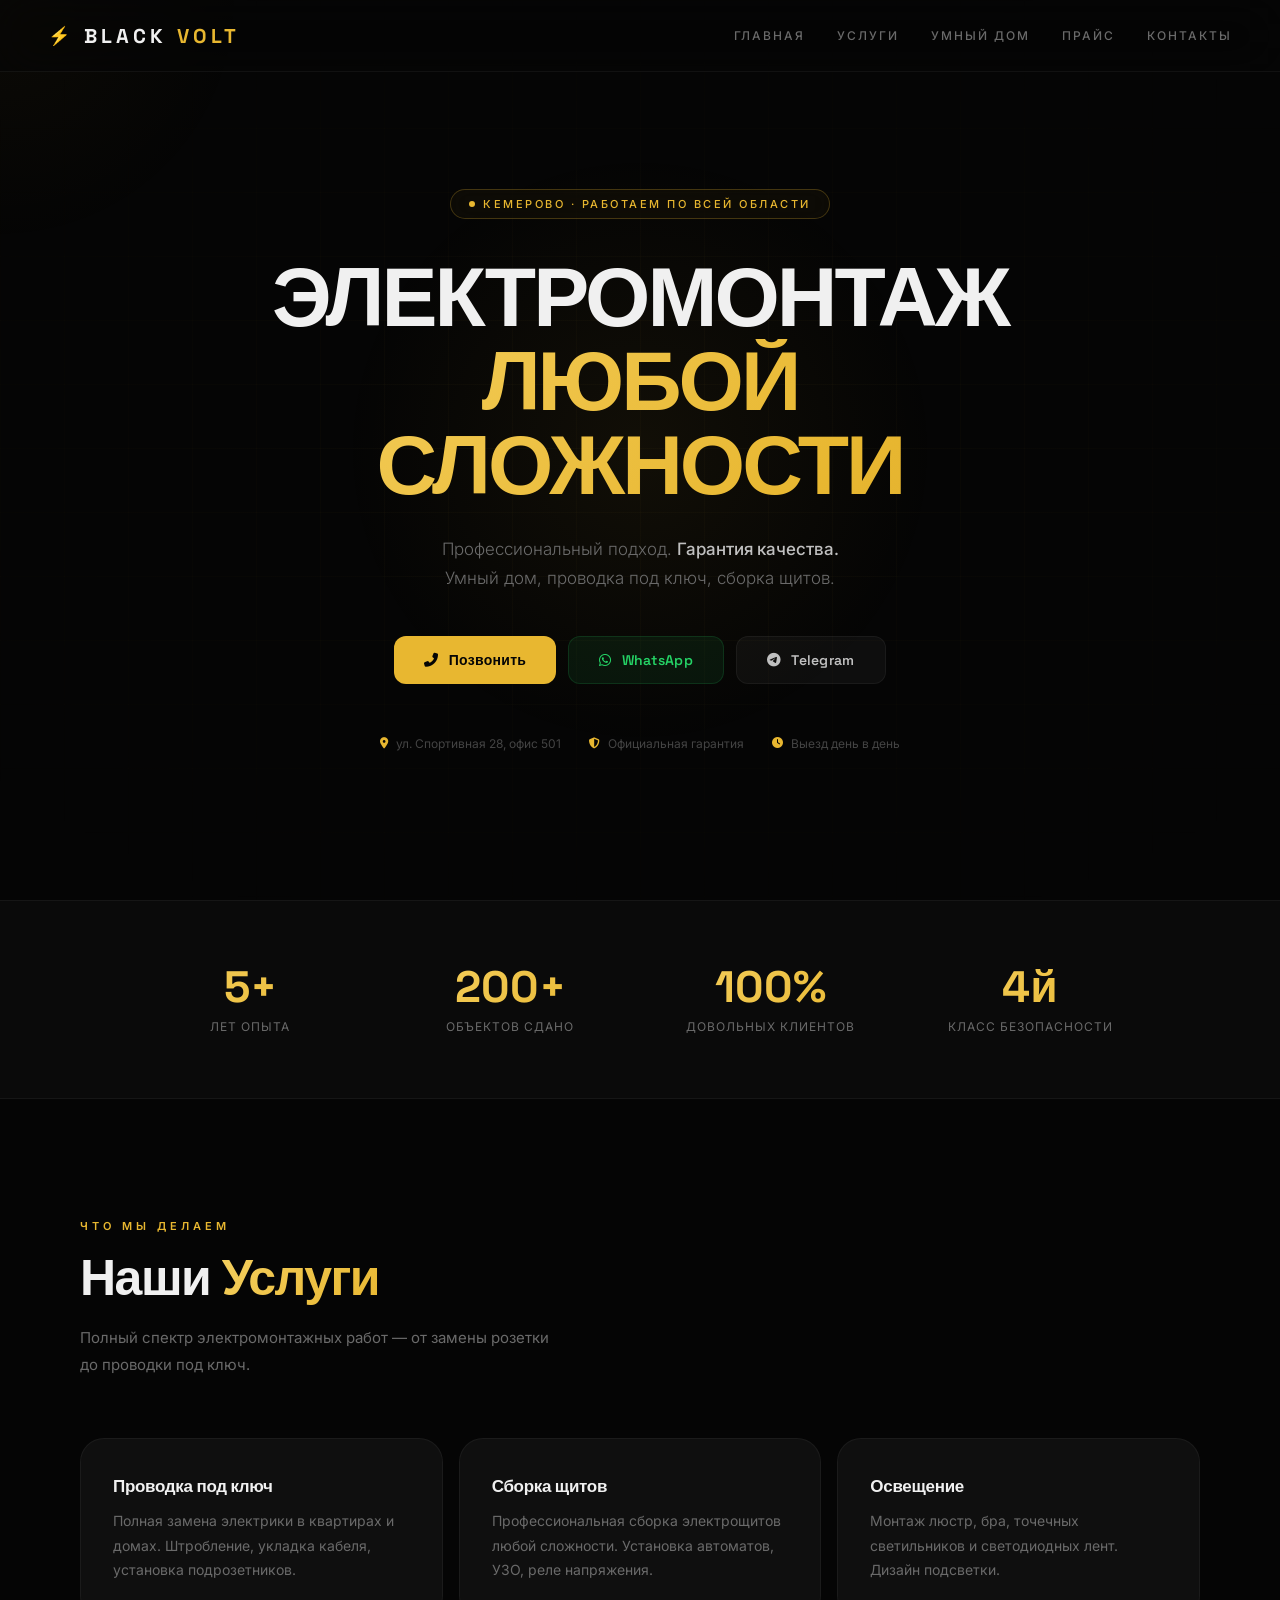
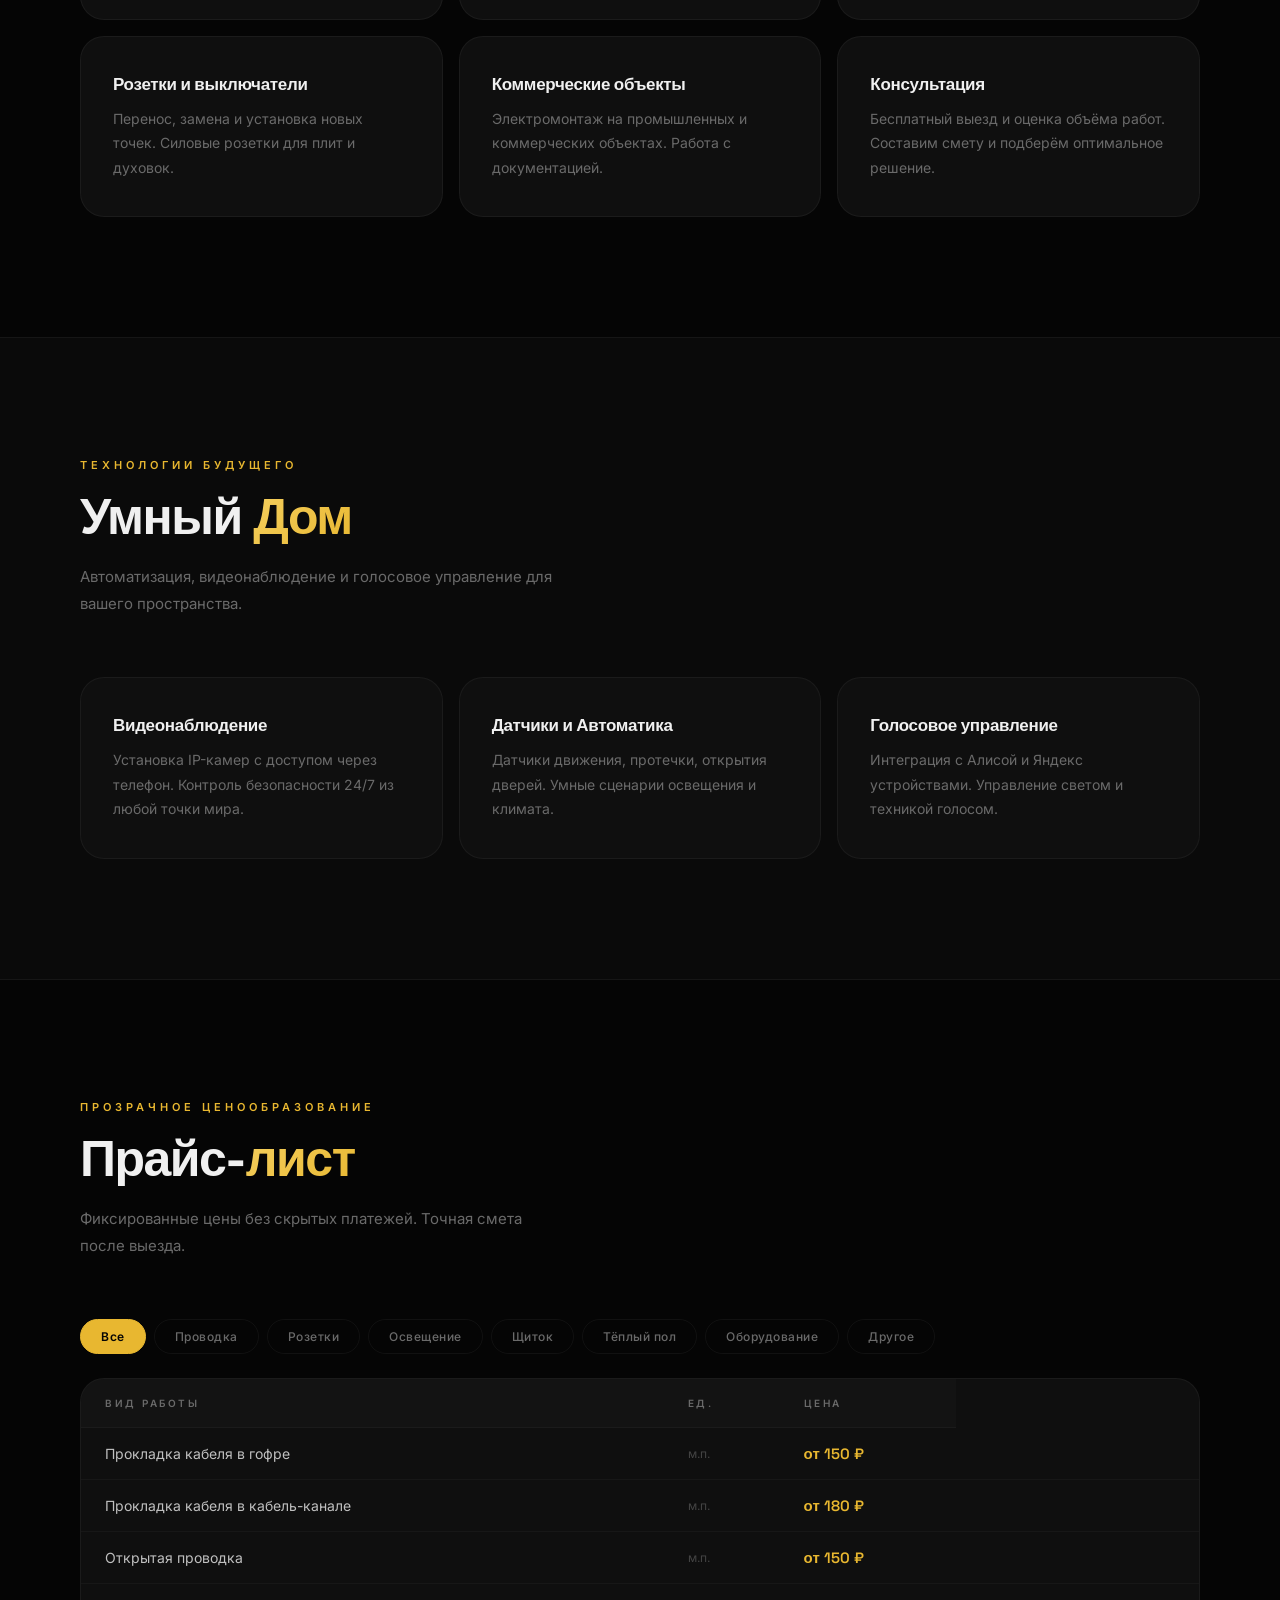
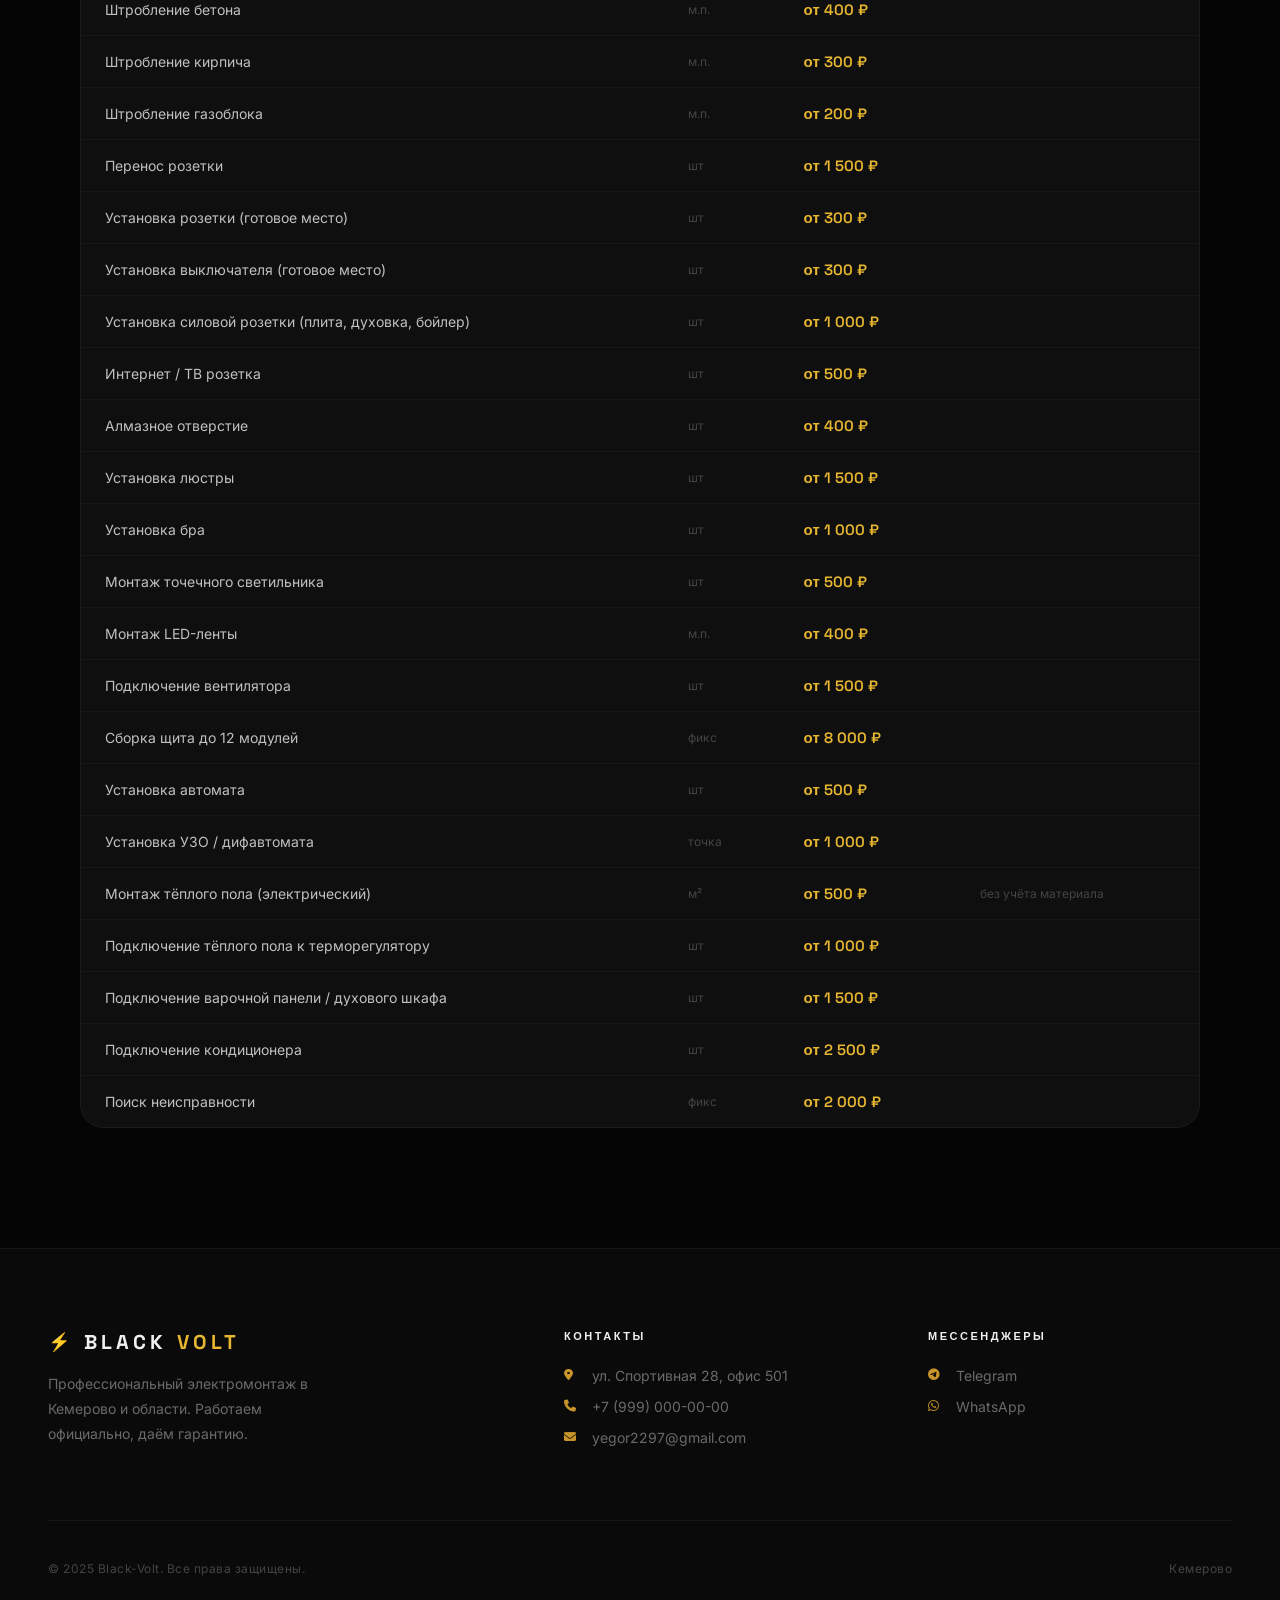
==== commit 2369fb41: "Update design: modern gold palette, mouse-tracking cards, page load animation, counter animation, im" ====
--- a/index.html
+++ b/index.html
@@ -12,45 +12,68 @@
 
 <style>
   :root {
-    --black: #080808;
-    --black2: #111111;
-    --card: #141414;
-    --border: rgba(255,255,255,0.06);
-    --gold: #FFD700;
-    --gold2: #FFA500;
-    --white: #FFFFFF;
-    --gray: #888888;
-    --gray2: #555555;
-    --glow: rgba(255, 215, 0, 0.15);
-    --glow-strong: rgba(255, 215, 0, 0.35);
+    --black: #050505;
+    --black2: #0a0a0a;
+    --card: #0f0f0f;
+    --card-hover: #141414;
+    --border: rgba(255,255,255,0.05);
+    --border-hover: rgba(255,215,0,0.15);
+    --gold: #e8b730;
+    --gold-light: #f5d060;
+    --gold2: #c9952a;
+    --white: #f0f0f0;
+    --white-dim: #c0c0c0;
+    --gray: #6a6a6a;
+    --gray2: #444444;
+    --glow: rgba(232, 183, 48, 0.12);
+    --glow-strong: rgba(232, 183, 48, 0.3);
+    --ease: cubic-bezier(0.22, 1, 0.36, 1);
+    --radius: 16px;
+    --radius-lg: 24px;
   }
 
   *, *::before, *::after { margin: 0; padding: 0; box-sizing: border-box; }
 
-  html { scroll-behavior: smooth; }
+  html { scroll-behavior: smooth; scroll-padding-top: 80px; }
 
   body {
-    font-family: 'Inter', sans-serif;
+    font-family: 'Inter', -apple-system, BlinkMacSystemFont, sans-serif;
     background: var(--black);
-    color: var(--white);
+    color: var(--white-dim);
     overflow-x: hidden;
-  }
-
-  h1, h2, h3, h4 { font-family: 'Space Grotesk', sans-serif; }
+    -webkit-font-smoothing: antialiased;
+    -moz-osx-font-smoothing: grayscale;
+  }
+
+  h1, h2, h3, h4 { font-family: 'Space Grotesk', sans-serif; color: var(--white); }
   a { text-decoration: none; color: inherit; }
   ul { list-style: none; }
+  ::selection { background: rgba(232,183,48,0.3); color: #fff; }
+
+  body.loading { overflow: hidden; }
+  body.loading::before {
+    content: '';
+    position: fixed;
+    inset: 0;
+    background: var(--black);
+    z-index: 9999;
+    animation: pageReveal 0.6s var(--ease) 0.2s forwards;
+  }
+  @keyframes pageReveal {
+    to { opacity: 0; pointer-events: none; }
+  }
 
   /* ===== CURSOR GLOW ===== */
   .cursor-glow {
     position: fixed;
-    width: 400px;
-    height: 400px;
+    width: 500px;
+    height: 500px;
     border-radius: 50%;
-    background: radial-gradient(circle, rgba(255,215,0,0.04) 0%, transparent 70%);
+    background: radial-gradient(circle, rgba(232,183,48,0.035) 0%, transparent 70%);
     pointer-events: none;
     transform: translate(-50%, -50%);
     z-index: 0;
-    transition: transform 0.1s;
+    transition: left 0.15s var(--ease), top 0.15s var(--ease);
   }
 
   /* ===== HEADER ===== */
@@ -60,68 +83,70 @@
     left: 0;
     right: 0;
     z-index: 1000;
-    padding: 0 40px;
-    height: 70px;
+    padding: 0 clamp(20px, 4vw, 48px);
+    height: 72px;
     display: flex;
     align-items: center;
     justify-content: space-between;
-    background: rgba(8,8,8,0.8);
-    backdrop-filter: blur(20px);
-    -webkit-backdrop-filter: blur(20px);
+    background: rgba(5,5,5,0.6);
+    backdrop-filter: blur(24px) saturate(1.2);
+    -webkit-backdrop-filter: blur(24px) saturate(1.2);
     border-bottom: 1px solid var(--border);
-    transition: all 0.3s;
+    transition: all 0.4s var(--ease);
   }
 
   header.scrolled {
-    background: rgba(8,8,8,0.95);
-    box-shadow: 0 4px 40px rgba(0,0,0,0.5);
+    background: rgba(5,5,5,0.92);
+    box-shadow: 0 1px 0 var(--border), 0 8px 40px rgba(0,0,0,0.6);
   }
 
   .logo {
     font-family: 'Space Grotesk', sans-serif;
     font-weight: 700;
-    font-size: 22px;
-    letter-spacing: 3px;
+    font-size: 20px;
+    letter-spacing: 4px;
     display: flex;
     align-items: center;
-    gap: 8px;
+    gap: 10px;
+    user-select: none;
   }
 
   .logo-bolt {
     color: var(--gold);
-    font-size: 20px;
-    animation: boltPulse 2s ease-in-out infinite;
+    font-size: 18px;
+    animation: boltPulse 3s ease-in-out infinite;
   }
 
   @keyframes boltPulse {
-    0%, 100% { opacity: 1; filter: drop-shadow(0 0 6px var(--gold)); }
-    50% { opacity: 0.6; filter: drop-shadow(0 0 2px var(--gold)); }
+    0%, 100% { opacity: 1; filter: drop-shadow(0 0 8px var(--gold)); }
+    50% { opacity: 0.5; filter: drop-shadow(0 0 3px var(--gold)); }
   }
 
   .logo-black { color: var(--white); }
   .logo-volt { color: var(--gold); }
 
-  nav { display: flex; align-items: center; gap: 36px; }
+  nav { display: flex; align-items: center; gap: 32px; }
 
   nav a {
-    font-size: 13px;
+    font-size: 12px;
     font-weight: 500;
     color: var(--gray);
-    letter-spacing: 1.5px;
+    letter-spacing: 2px;
     text-transform: uppercase;
-    transition: color 0.2s;
+    transition: color 0.25s var(--ease);
     position: relative;
+    padding: 4px 0;
   }
 
   nav a::after {
     content: '';
     position: absolute;
-    bottom: -4px;
+    bottom: -2px;
     left: 0;
     width: 0;
-    height: 1px;
+    height: 1.5px;
     background: var(--gold);
-    transition: width 0.3s;
+    transition: width 0.35s var(--ease);
   }
 
   nav a:hover { color: var(--white); }
@@ -140,40 +165,33 @@
     padding: 100px 40px 60px;
   }
 
-  /* Сетка фона */
   .hero-grid {
     position: absolute;
     inset: 0;
     background-image:
-      linear-gradient(rgba(255,215,0,0.03) 1px, transparent 1px),
-      linear-gradient(90deg, rgba(255,215,0,0.03) 1px, transparent 1px);
-    background-size: 60px 60px;
-    mask-image: radial-gradient(ellipse 80% 80% at 50% 50%, black 40%, transparent 100%);
-  }
-
-  /* Центральное свечение */
+      linear-gradient(rgba(232,183,48,0.025) 1px, transparent 1px),
+      linear-gradient(90deg, rgba(232,183,48,0.025) 1px, transparent 1px);
+    background-size: 64px 64px;
+    mask-image: radial-gradient(ellipse 70% 60% at 50% 50%, black 30%, transparent 100%);
+  }
+
   .hero-glow {
     position: absolute;
     top: 50%;
     left: 50%;
     transform: translate(-50%, -50%);
-    width: 600px;
-    height: 600px;
-    background: radial-gradient(circle, rgba(255,215,0,0.08) 0%, transparent 65%);
-    animation: glowPulse 4s ease-in-out infinite;
+    width: 700px;
+    height: 700px;
+    background: radial-gradient(circle, rgba(232,183,48,0.06) 0%, transparent 60%);
+    animation: glowPulse 6s ease-in-out infinite;
   }
 
   @keyframes glowPulse {
     0%, 100% { transform: translate(-50%, -50%) scale(1); opacity: 1; }
-    50% { transform: translate(-50%, -50%) scale(1.1); opacity: 0.7; }
-  }
-
-  /* Частицы */
-  .particles {
-    position: absolute;
-    inset: 0;
-    overflow: hidden;
-  }
+    50% { transform: translate(-50%, -50%) scale(1.15); opacity: 0.6; }
+  }
+
+  .particles { position: absolute; inset: 0; overflow: hidden; }
 
   .particle {
     position: absolute;
@@ -187,8 +205,8 @@
 
   @keyframes floatUp {
     0% { transform: translateY(100vh) scale(0); opacity: 0; }
-    10% { opacity: 0.6; }
-    90% { opacity: 0.3; }
+    10% { opacity: 0.5; }
+    90% { opacity: 0.2; }
     100% { transform: translateY(-100px) scale(1); opacity: 0; }
   }
 
@@ -196,24 +214,25 @@
     position: relative;
     z-index: 2;
     text-align: center;
-    max-width: 900px;
+    max-width: 860px;
   }
 
   .hero-badge {
     display: inline-flex;
     align-items: center;
     gap: 8px;
-    padding: 6px 16px;
-    border: 1px solid rgba(255,215,0,0.3);
+    padding: 7px 18px;
+    border: 1px solid rgba(232,183,48,0.25);
     border-radius: 100px;
-    font-size: 12px;
+    font-size: 11px;
     font-weight: 500;
     color: var(--gold);
-    letter-spacing: 2px;
+    letter-spacing: 2.5px;
     text-transform: uppercase;
-    margin-bottom: 32px;
-    background: rgba(255,215,0,0.05);
-    backdrop-filter: blur(10px);
+    margin-bottom: 36px;
+    background: rgba(232,183,48,0.04);
+    backdrop-filter: blur(12px);
+    animation: fadeUp 0.8s var(--ease) both;
   }
 
   .hero-badge-dot {
@@ -221,32 +240,38 @@
     height: 6px;
     background: var(--gold);
     border-radius: 50%;
-    animation: dotBlink 1.5s ease-in-out infinite;
+    animation: dotBlink 2s ease-in-out infinite;
   }
 
   @keyframes dotBlink {
     0%, 100% { opacity: 1; }
-    50% { opacity: 0.2; }
+    50% { opacity: 0.15; }
+  }
+
+  @keyframes fadeUp {
+    from { opacity: 0; transform: translateY(20px); }
+    to { opacity: 1; transform: translateY(0); }
   }
 
   .hero h1 {
-    font-size: clamp(42px, 7vw, 88px);
+    font-size: clamp(40px, 7vw, 84px);
     font-weight: 700;
     line-height: 1.0;
-    letter-spacing: -2px;
-    margin-bottom: 24px;
+    letter-spacing: -3px;
+    margin-bottom: 28px;
+    animation: fadeUp 0.8s var(--ease) 0.1s both;
   }
 
   .hero h1 .line1 { display: block; color: var(--white); }
 
   .hero h1 .line2 {
     display: block;
-    background: linear-gradient(135deg, var(--gold) 0%, var(--gold2) 50%, var(--gold) 100%);
+    background: linear-gradient(135deg, var(--gold-light) 0%, var(--gold) 40%, var(--gold2) 100%);
     background-size: 200% auto;
     -webkit-background-clip: text;
     -webkit-text-fill-color: transparent;
     background-clip: text;
-    animation: gradientShift 3s linear infinite;
+    animation: gradientShift 4s linear infinite;
   }
 
   @keyframes gradientShift {
@@ -255,70 +280,73 @@
   }
 
   .hero-sub {
-    font-size: 18px;
+    font-size: 17px;
     color: var(--gray);
     font-weight: 300;
-    margin-bottom: 48px;
-    line-height: 1.6;
-  }
-
-  .hero-sub strong { color: var(--white); font-weight: 500; }
+    margin-bottom: 44px;
+    line-height: 1.7;
+    animation: fadeUp 0.8s var(--ease) 0.2s both;
+  }
+
+  .hero-sub strong { color: var(--white-dim); font-weight: 500; }
 
   .cta-group {
     display: flex;
     justify-content: center;
     gap: 12px;
     flex-wrap: wrap;
-    margin-bottom: 48px;
+    margin-bottom: 52px;
+    animation: fadeUp 0.8s var(--ease) 0.3s both;
   }
 
   .btn {
     display: inline-flex;
     align-items: center;
     gap: 10px;
-    padding: 14px 28px;
+    padding: 14px 30px;
     border-radius: 12px;
     font-family: 'Space Grotesk', sans-serif;
     font-weight: 600;
-    font-size: 15px;
-    transition: all 0.25s;
+    font-size: 14px;
+    transition: all 0.3s var(--ease);
     cursor: pointer;
     border: none;
+    letter-spacing: 0.3px;
   }
 
   .btn-primary {
     background: var(--gold);
-    color: #080808;
-    box-shadow: 0 0 0 rgba(255,215,0,0.4);
+    color: #050505;
   }
 
   .btn-primary:hover {
-    background: #FFE44D;
+    background: var(--gold-light);
     transform: translateY(-2px);
-    box-shadow: 0 8px 30px rgba(255,215,0,0.35);
+    box-shadow: 0 12px 40px rgba(232,183,48,0.3);
   }
 
   .btn-ghost {
-    background: transparent;
+    background: rgba(255,255,255,0.04);
+    color: var(--white-dim);
+    border: 1px solid var(--border);
+  }
+
+  .btn-ghost:hover {
+    border-color: rgba(232,183,48,0.3);
+    background: rgba(232,183,48,0.06);
     color: var(--white);
-    border: 1px solid var(--border);
-  }
-
-  .btn-ghost:hover {
-    border-color: rgba(255,215,0,0.4);
-    background: rgba(255,215,0,0.05);
     transform: translateY(-2px);
   }
 
   .btn-wa {
-    background: #1a1a1a;
+    background: rgba(37,211,102,0.08);
     color: #25D366;
-    border: 1px solid rgba(37,211,102,0.2);
+    border: 1px solid rgba(37,211,102,0.15);
   }
 
   .btn-wa:hover {
-    background: rgba(37,211,102,0.08);
-    border-color: rgba(37,211,102,0.5);
+    background: rgba(37,211,102,0.14);
+    border-color: rgba(37,211,102,0.4);
     transform: translateY(-2px);
   }
 
@@ -326,30 +354,31 @@
     display: flex;
     justify-content: center;
     align-items: center;
-    gap: 24px;
+    gap: 28px;
     flex-wrap: wrap;
+    animation: fadeUp 0.8s var(--ease) 0.4s both;
   }
 
   .hero-meta-item {
     display: flex;
     align-items: center;
     gap: 8px;
-    font-size: 13px;
+    font-size: 12px;
     color: var(--gray2);
   }
 
-  .hero-meta-item i { color: var(--gold); font-size: 12px; }
+  .hero-meta-item i { color: var(--gold); font-size: 11px; }
 
   /* ===== STATS ===== */
   .stats {
-    padding: 60px 40px;
+    padding: 64px 40px;
     border-top: 1px solid var(--border);
     border-bottom: 1px solid var(--border);
     background: var(--black2);
   }
 
   .stats-inner {
-    max-width: 1100px;
+    max-width: 1000px;
     margin: 0 auto;
     display: grid;
     grid-template-columns: repeat(4, 1fr);
@@ -359,76 +388,76 @@
 
   .stat-num {
     font-family: 'Space Grotesk', sans-serif;
-    font-size: 48px;
+    font-size: 44px;
     font-weight: 700;
-    background: linear-gradient(135deg, var(--gold), var(--gold2));
+    background: linear-gradient(135deg, var(--gold-light), var(--gold));
     -webkit-background-clip: text;
     -webkit-text-fill-color: transparent;
     background-clip: text;
     line-height: 1;
-    margin-bottom: 8px;
+    margin-bottom: 10px;
   }
 
   .stat-label {
-    font-size: 13px;
+    font-size: 12px;
     color: var(--gray);
     font-weight: 400;
-    letter-spacing: 0.5px;
+    letter-spacing: 1px;
+    text-transform: uppercase;
   }
 
   /* ===== SECTION ===== */
   .section {
-    padding: 100px 40px;
+    padding: 120px 40px;
     max-width: 1200px;
     margin: 0 auto;
   }
 
-  .section-full { max-width: 100%; padding: 100px 0; }
+  .section-full { max-width: 100%; padding: 120px 0; }
   .section-inner { max-width: 1200px; margin: 0 auto; padding: 0 40px; }
 
   .section-eyebrow {
-    font-size: 12px;
+    font-size: 11px;
     font-weight: 600;
     color: var(--gold);
-    letter-spacing: 3px;
+    letter-spacing: 4px;
     text-transform: uppercase;
-    margin-bottom: 16px;
+    margin-bottom: 18px;
   }
 
   .section-title {
-    font-size: clamp(32px, 4vw, 52px);
+    font-size: clamp(30px, 4vw, 50px);
     font-weight: 700;
-    letter-spacing: -1px;
-    margin-bottom: 16px;
+    letter-spacing: -1.5px;
+    margin-bottom: 18px;
     line-height: 1.1;
   }
 
   .section-title span {
-    background: linear-gradient(135deg, var(--gold), var(--gold2));
+    background: linear-gradient(135deg, var(--gold-light), var(--gold));
     -webkit-background-clip: text;
     -webkit-text-fill-color: transparent;
     background-clip: text;
   }
 
   .section-sub {
-    font-size: 16px;
+    font-size: 15px;
     color: var(--gray);
-    max-width: 500px;
-    line-height: 1.7;
-    margin-bottom: 56px;
+    max-width: 480px;
+    line-height: 1.8;
+    margin-bottom: 60px;
   }
 
   /* ===== GRID CARDS ===== */
-  .grid-3 { display: grid; grid-template-columns: repeat(3, 1fr); gap: 20px; }
-  .grid-4 { display: grid; grid-template-columns: repeat(4, 1fr); gap: 20px; }
-
-  /* Glass Card */
+  .grid-3 { display: grid; grid-template-columns: repeat(3, 1fr); gap: 16px; }
+  .grid-4 { display: grid; grid-template-columns: repeat(4, 1fr); gap: 16px; }
+
   .glass-card {
     background: var(--card);
     border: 1px solid var(--border);
-    border-radius: 20px;
-    padding: 32px;
-    transition: all 0.3s;
+    border-radius: var(--radius-lg);
+    padding: 36px 32px;
+    transition: all 0.4s var(--ease);
     position: relative;
     overflow: hidden;
   }
@@ -440,47 +469,59 @@
     left: 0;
     right: 0;
     height: 1px;
-    background: linear-gradient(90deg, transparent, rgba(255,215,0,0.3), transparent);
+    background: linear-gradient(90deg, transparent, rgba(232,183,48,0.2), transparent);
     opacity: 0;
-    transition: opacity 0.3s;
+    transition: opacity 0.4s var(--ease);
+  }
+
+  .glass-card::after {
+    content: '';
+    position: absolute;
+    inset: 0;
+    background: radial-gradient(circle at var(--mouse-x, 50%) var(--mouse-y, 50%), rgba(232,183,48,0.06) 0%, transparent 60%);
+    opacity: 0;
+    transition: opacity 0.4s var(--ease);
+    pointer-events: none;
   }
 
   .glass-card:hover {
-    border-color: rgba(255,215,0,0.2);
-    transform: translateY(-4px);
-    box-shadow: 0 20px 60px rgba(0,0,0,0.5), 0 0 40px rgba(255,215,0,0.04);
+    border-color: var(--border-hover);
+    transform: translateY(-6px);
+    box-shadow: 0 24px 60px rgba(0,0,0,0.5), 0 0 0 1px rgba(232,183,48,0.05);
   }
 
   .glass-card:hover::before { opacity: 1; }
+  .glass-card:hover::after { opacity: 1; }
 
   .card-icon {
-    width: 52px;
-    height: 52px;
-    border-radius: 14px;
-    background: rgba(255,215,0,0.08);
-    border: 1px solid rgba(255,215,0,0.15);
+    width: 48px;
+    height: 48px;
+    border-radius: 12px;
+    background: rgba(232,183,48,0.07);
+    border: 1px solid rgba(232,183,48,0.12);
     display: flex;
     align-items: center;
     justify-content: center;
-    font-size: 20px;
+    font-size: 18px;
     color: var(--gold);
     margin-bottom: 24px;
-    transition: all 0.3s;
+    transition: all 0.4s var(--ease);
   }
 
   .glass-card:hover .card-icon {
-    background: rgba(255,215,0,0.15);
-    box-shadow: 0 0 20px rgba(255,215,0,0.2);
+    background: rgba(232,183,48,0.12);
+    box-shadow: 0 0 24px rgba(232,183,48,0.15);
+    transform: scale(1.05);
   }
 
   .card-title {
-    font-size: 18px;
+    font-size: 17px;
     font-weight: 600;
-    margin-bottom: 10px;
+    margin-bottom: 12px;
     letter-spacing: -0.3px;
   }
 
-  .card-text { font-size: 14px; color: var(--gray); line-height: 1.7; }
+  .card-text { font-size: 14px; color: var(--gray); line-height: 1.75; }
 
   /* ===== SMART HOME SECTION ===== */
   .smart-section {
@@ -493,7 +534,7 @@
   .price-wrap {
     background: var(--card);
     border: 1px solid var(--border);
-    border-radius: 20px;
+    border-radius: var(--radius-lg);
     overflow: hidden;
   }
 
@@ -502,28 +543,28 @@
   table { width: 100%; border-collapse: collapse; min-width: 560px; }
 
   thead th {
-    padding: 16px 20px;
+    padding: 18px 24px;
     text-align: left;
-    font-size: 11px;
+    font-size: 10px;
     font-weight: 600;
-    letter-spacing: 2px;
+    letter-spacing: 2.5px;
     text-transform: uppercase;
     color: var(--gray);
     border-bottom: 1px solid var(--border);
-    background: rgba(255,255,255,0.02);
+    background: rgba(255,255,255,0.015);
   }
 
   tbody td {
-    padding: 15px 20px;
+    padding: 16px 24px;
     font-size: 14px;
-    color: var(--white);
-    border-bottom: 1px solid rgba(255,255,255,0.04);
-    transition: background 0.15s;
+    color: var(--white-dim);
+    border-bottom: 1px solid rgba(255,255,255,0.03);
+    transition: all 0.2s var(--ease);
   }
 
   tbody tr:last-child td { border-bottom: none; }
 
-  tbody tr:hover td { background: rgba(255,215,0,0.025); }
+  tbody tr:hover td { background: rgba(232,183,48,0.02); }
 
   .td-unit { color: var(--gray2); font-size: 12px; }
 
@@ -539,7 +580,7 @@
   footer {
     background: var(--black2);
     border-top: 1px solid var(--border);
-    padding: 80px 40px 40px;
+    padding: 80px clamp(20px, 4vw, 48px) 40px;
   }
 
   .footer-inner {
@@ -556,43 +597,44 @@
     margin-bottom: 40px;
   }
 
-  .footer-brand .logo { margin-bottom: 16px; }
+  .footer-brand .logo { margin-bottom: 20px; }
 
   .footer-brand p {
     font-size: 14px;
     color: var(--gray);
-    line-height: 1.7;
+    line-height: 1.8;
     max-width: 300px;
   }
 
   .footer-col h4 {
-    font-size: 13px;
+    font-size: 11px;
     font-weight: 600;
-    letter-spacing: 2px;
+    letter-spacing: 2.5px;
     text-transform: uppercase;
     color: var(--white);
-    margin-bottom: 20px;
+    margin-bottom: 24px;
   }
 
   .footer-col a, .footer-col p {
     display: flex;
     align-items: center;
-    gap: 10px;
+    gap: 12px;
     font-size: 14px;
     color: var(--gray);
-    margin-bottom: 12px;
-    transition: color 0.2s;
+    margin-bottom: 14px;
+    transition: color 0.25s var(--ease);
   }
 
   .footer-col a:hover { color: var(--gold); }
-  .footer-col i { color: var(--gold2); font-size: 13px; width: 16px; }
+  .footer-col i { color: var(--gold2); font-size: 12px; width: 16px; }
 
   .footer-bottom {
     display: flex;
     justify-content: space-between;
     align-items: center;
-    font-size: 13px;
+    font-size: 12px;
     color: var(--gray2);
+    letter-spacing: 0.5px;
   }
 
   /* ===== PRICE TABS ===== */
@@ -600,31 +642,32 @@
     display: flex;
     flex-wrap: wrap;
     gap: 8px;
-    margin-bottom: 20px;
+    margin-bottom: 24px;
   }
 
   .price-tab {
-    padding: 8px 18px;
+    padding: 9px 20px;
     border-radius: 100px;
     border: 1px solid var(--border);
     background: transparent;
     color: var(--gray);
     font-family: 'Inter', sans-serif;
-    font-size: 13px;
+    font-size: 12px;
     font-weight: 500;
     cursor: pointer;
-    transition: all 0.2s;
+    transition: all 0.25s var(--ease);
+    letter-spacing: 0.5px;
   }
 
   .price-tab:hover {
-    border-color: rgba(255,215,0,0.3);
-    color: var(--white);
+    border-color: rgba(232,183,48,0.25);
+    color: var(--white-dim);
   }
 
   .price-tab.active {
     background: var(--gold);
     border-color: var(--gold);
-    color: #080808;
+    color: #050505;
     font-weight: 600;
   }
 
@@ -636,8 +679,8 @@
   /* ===== REVEAL ANIMATION ===== */
   .reveal {
     opacity: 0;
-    transform: translateY(30px);
-    transition: opacity 0.7s ease, transform 0.7s ease;
+    transform: translateY(24px);
+    transition: opacity 0.6s var(--ease), transform 0.6s var(--ease);
   }
 
   .reveal.visible {
@@ -652,23 +695,23 @@
 
     nav {
       position: fixed;
-      top: 70px;
+      top: 72px;
       left: 0;
       right: 0;
-      background: rgba(8,8,8,0.98);
-      backdrop-filter: blur(20px);
+      background: rgba(5,5,5,0.98);
+      backdrop-filter: blur(24px);
       border-bottom: 1px solid var(--border);
       flex-direction: column;
-      padding: 30px 20px;
-      gap: 24px;
+      padding: 32px 24px;
+      gap: 20px;
       transform: translateY(-120%);
       opacity: 0;
-      transition: all 0.35s cubic-bezier(0.4,0,0.2,1);
+      transition: all 0.4s var(--ease);
     }
 
     nav.open { transform: translateY(0); opacity: 1; }
 
-    nav a { font-size: 16px; }
+    nav a { font-size: 15px; letter-spacing: 1px; }
 
     .stats-inner { grid-template-columns: repeat(2, 1fr); }
 
@@ -681,7 +724,7 @@
     .cta-group { flex-direction: column; align-items: stretch; }
     .btn { justify-content: center; }
 
-    .section { padding: 70px 20px; }
+    .section { padding: 80px 20px; }
     .section-inner { padding: 0 20px; }
 
     .footer-top { grid-template-columns: 1fr; gap: 40px; }
@@ -692,12 +735,13 @@
 
   @media (max-width: 480px) {
     .grid-4 { grid-template-columns: 1fr; }
-    .stats-inner { grid-template-columns: repeat(2, 1fr); gap: 20px; }
-    .stat-num { font-size: 36px; }
+    .stats-inner { grid-template-columns: repeat(2, 1fr); gap: 24px; }
+    .stat-num { font-size: 34px; }
+    .hero h1 { letter-spacing: -1px; }
   }
 </style>
 </head>
-<body>
+<body class="loading">
 
 <div class="cursor-glow" id="cursorGlow"></div>
 
@@ -933,6 +977,11 @@
 </footer>
 
 <script>
+  // Page load
+  window.addEventListener('load', () => {
+    document.body.classList.remove('loading');
+  });
+
   // Cursor glow
   const glow = document.getElementById('cursorGlow');
   document.addEventListener('mousemove', e => {
@@ -1013,6 +1062,44 @@
       }
     });
   });
+
+  // Card mouse glow
+  document.querySelectorAll('.glass-card').forEach(card => {
+    card.addEventListener('mousemove', e => {
+      const rect = card.getBoundingClientRect();
+      const x = ((e.clientX - rect.left) / rect.width) * 100;
+      const y = ((e.clientY - rect.top) / rect.height) * 100;
+      card.style.setProperty('--mouse-x', x + '%');
+      card.style.setProperty('--mouse-y', y + '%');
+    });
+  });
+
+  // Counter animation
+  const counters = document.querySelectorAll('.stat-num');
+  const counterObserver = new IntersectionObserver((entries) => {
+    entries.forEach(entry => {
+      if (entry.isIntersecting) {
+        const el = entry.target;
+        const text = el.textContent;
+        const num = parseInt(text);
+        if (!isNaN(num)) {
+          const suffix = text.replace(/[0-9]/g, '');
+          let current = 0;
+          const step = Math.ceil(num / 40);
+          const interval = setInterval(() => {
+            current += step;
+            if (current >= num) {
+              current = num;
+              clearInterval(interval);
+            }
+            el.textContent = current + suffix;
+          }, 30);
+        }
+        counterObserver.unobserve(el);
+      }
+    });
+  }, { threshold: 0.5 });
+  counters.forEach(c => counterObserver.observe(c));
 </script>
 
 </body>
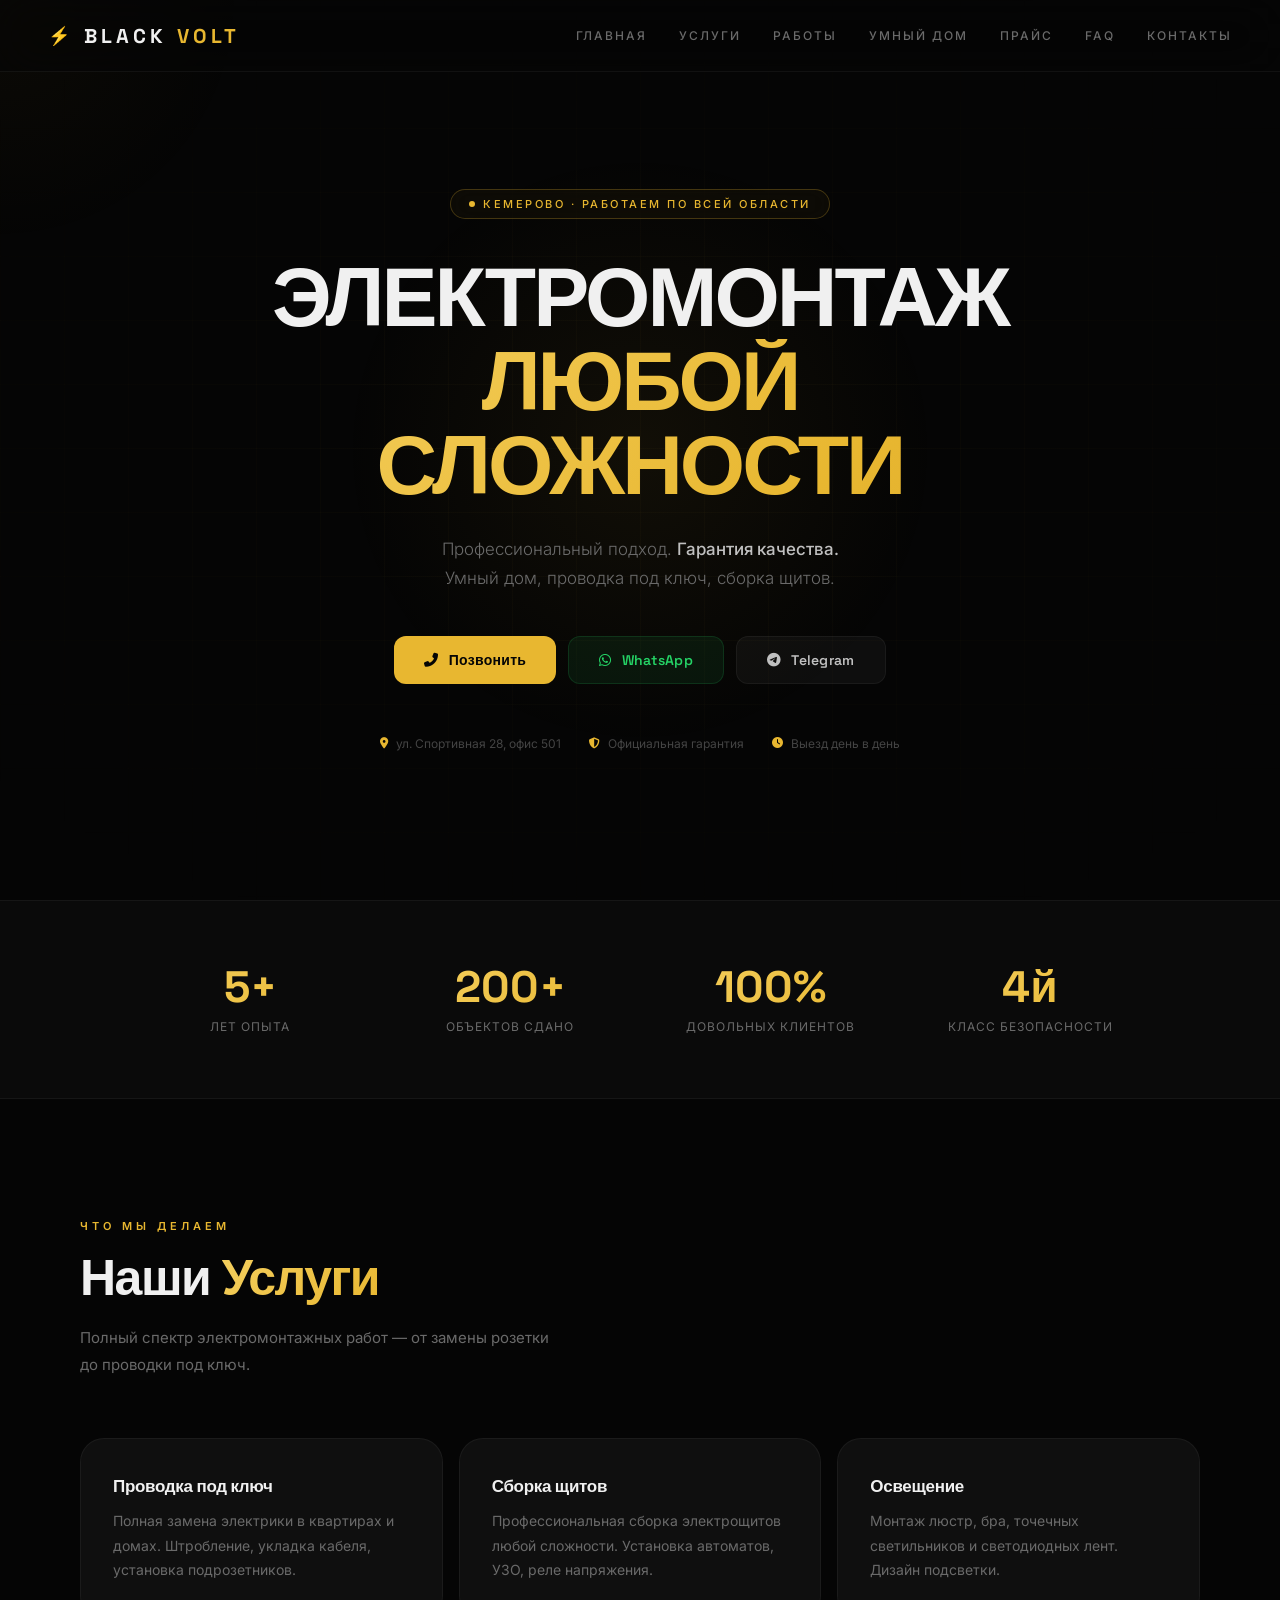
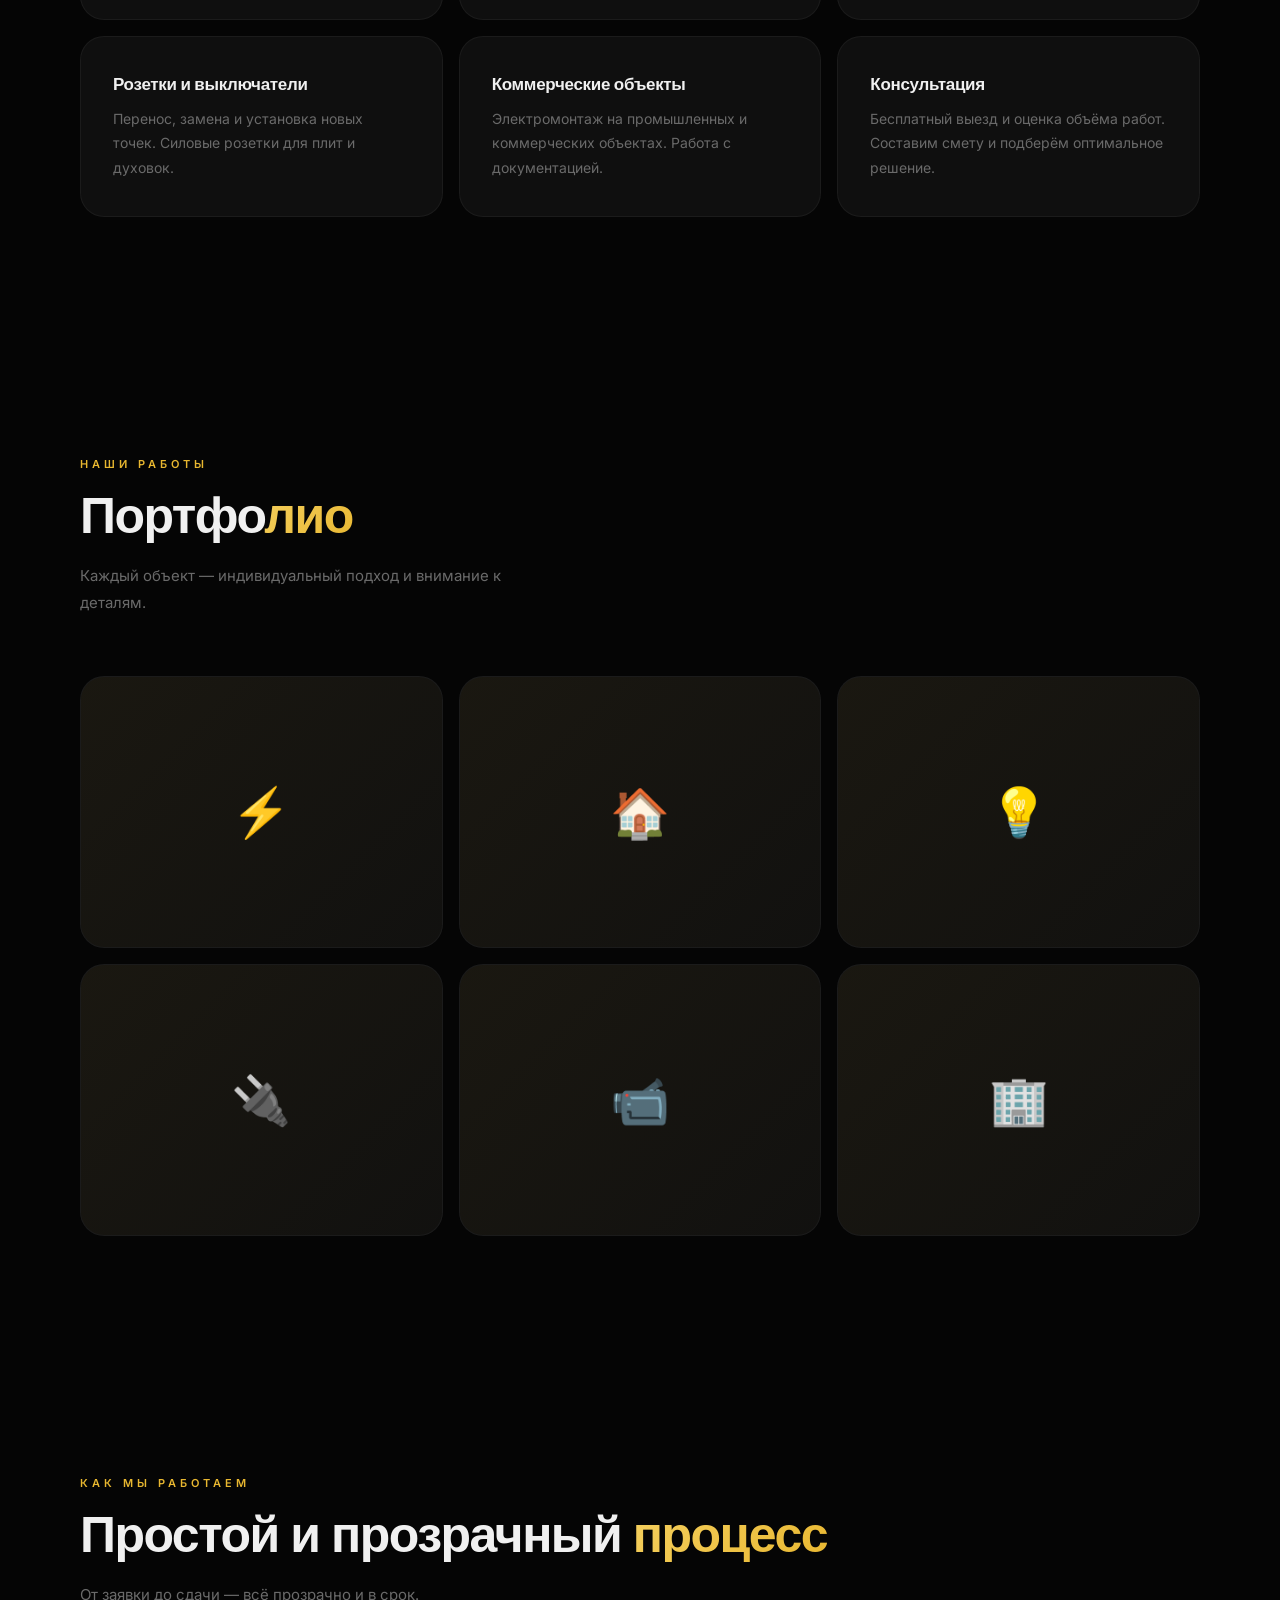
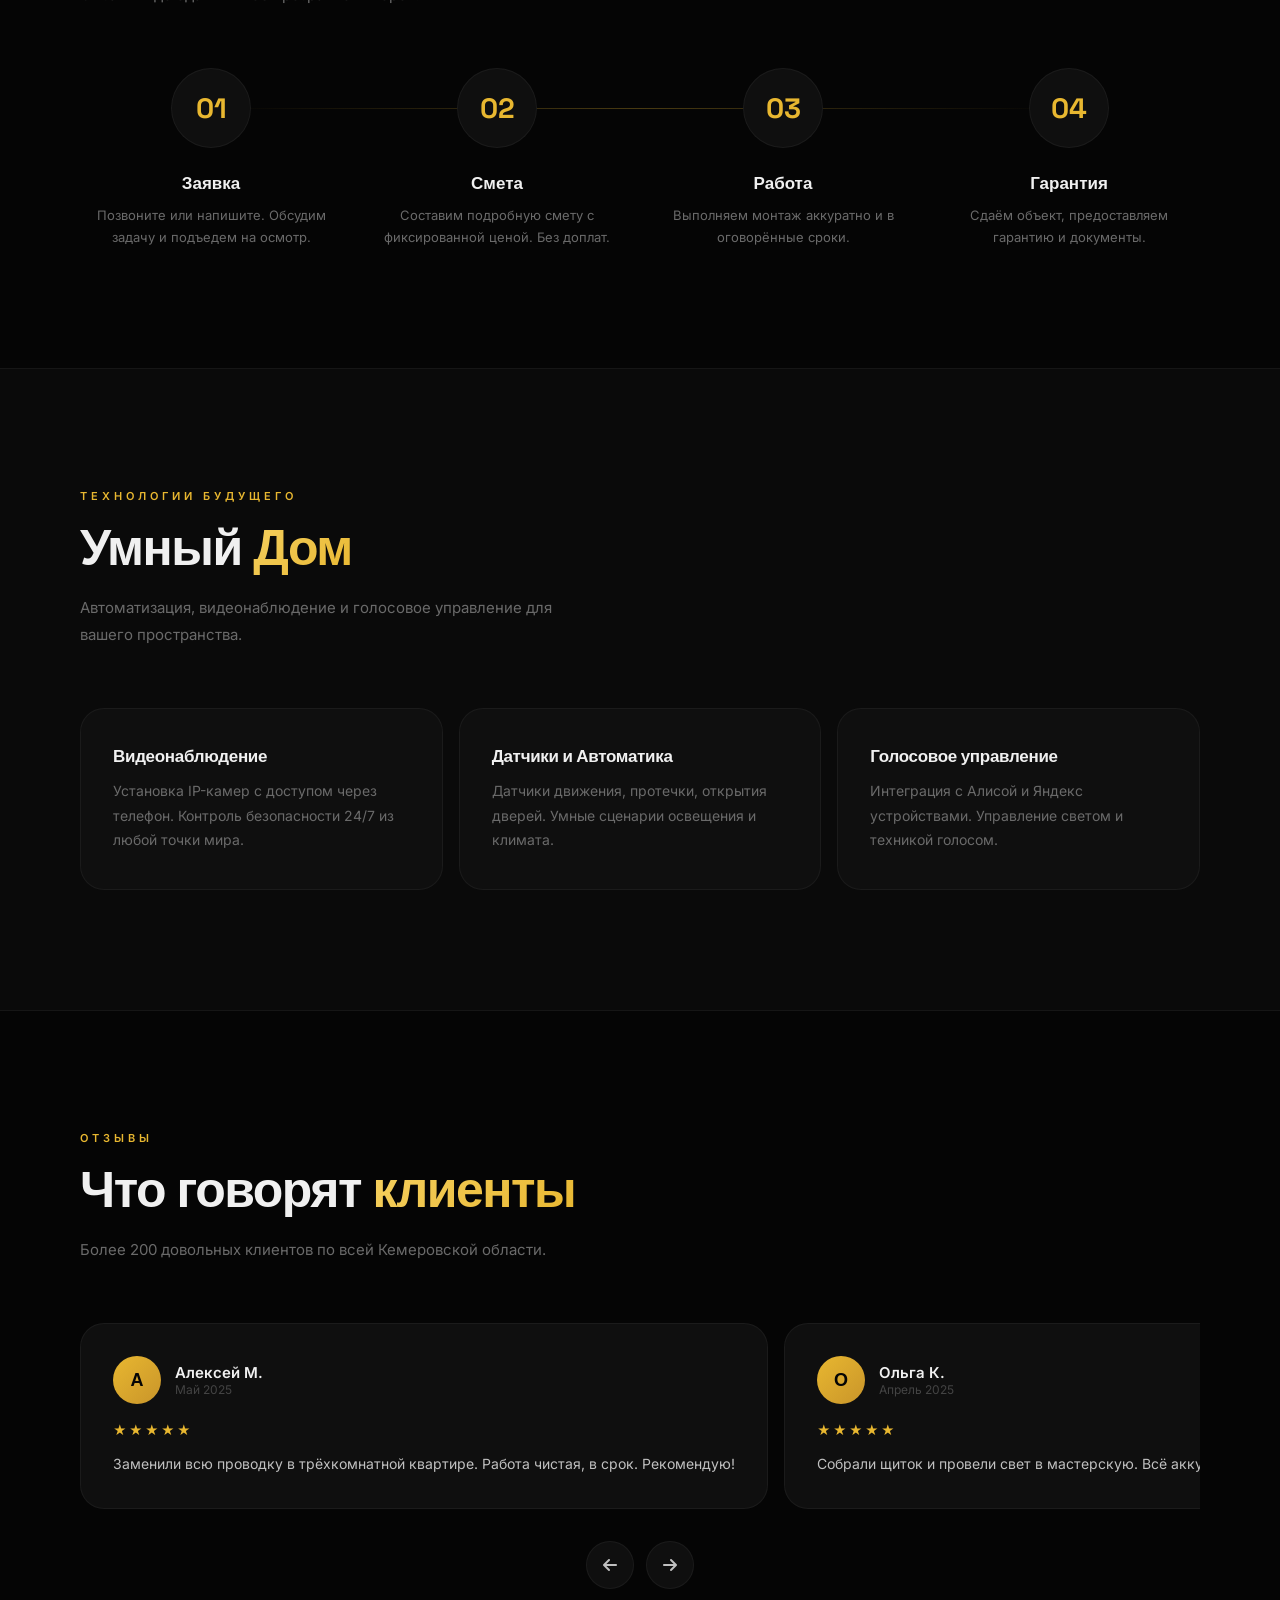
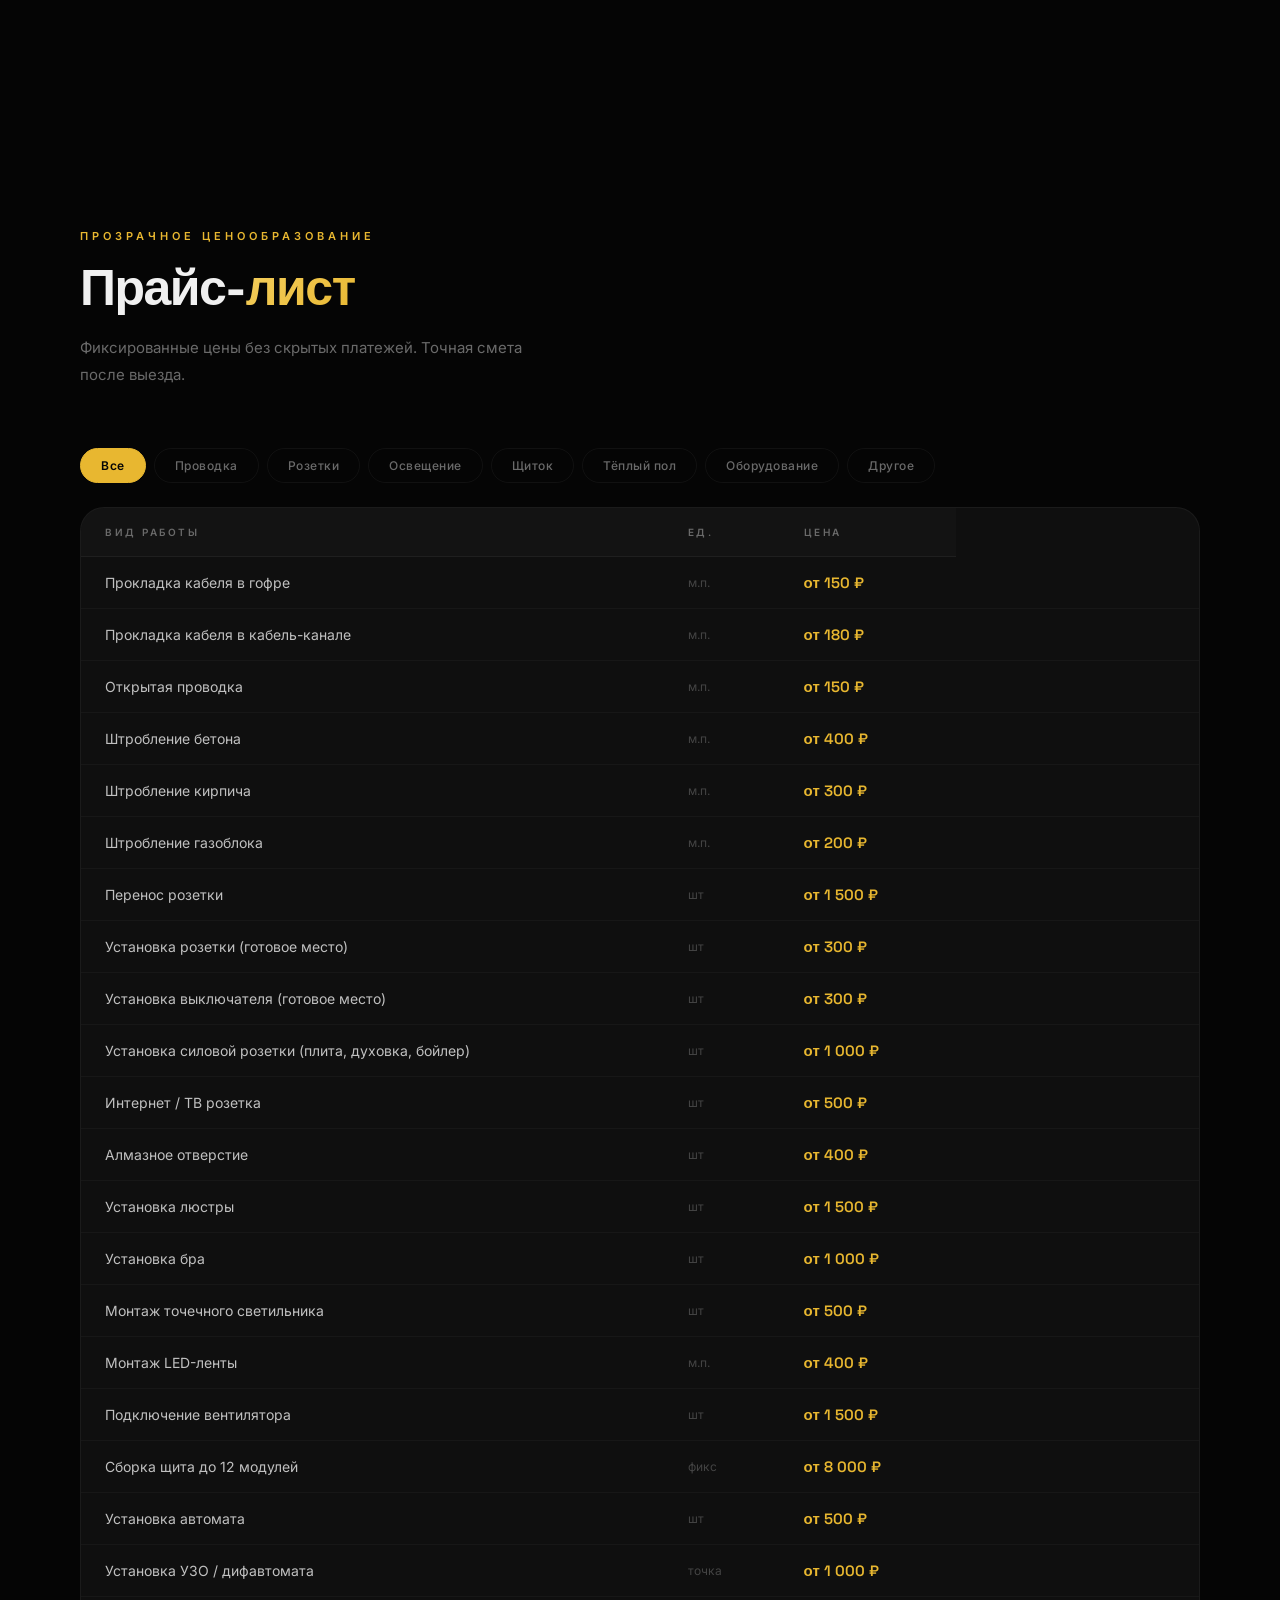
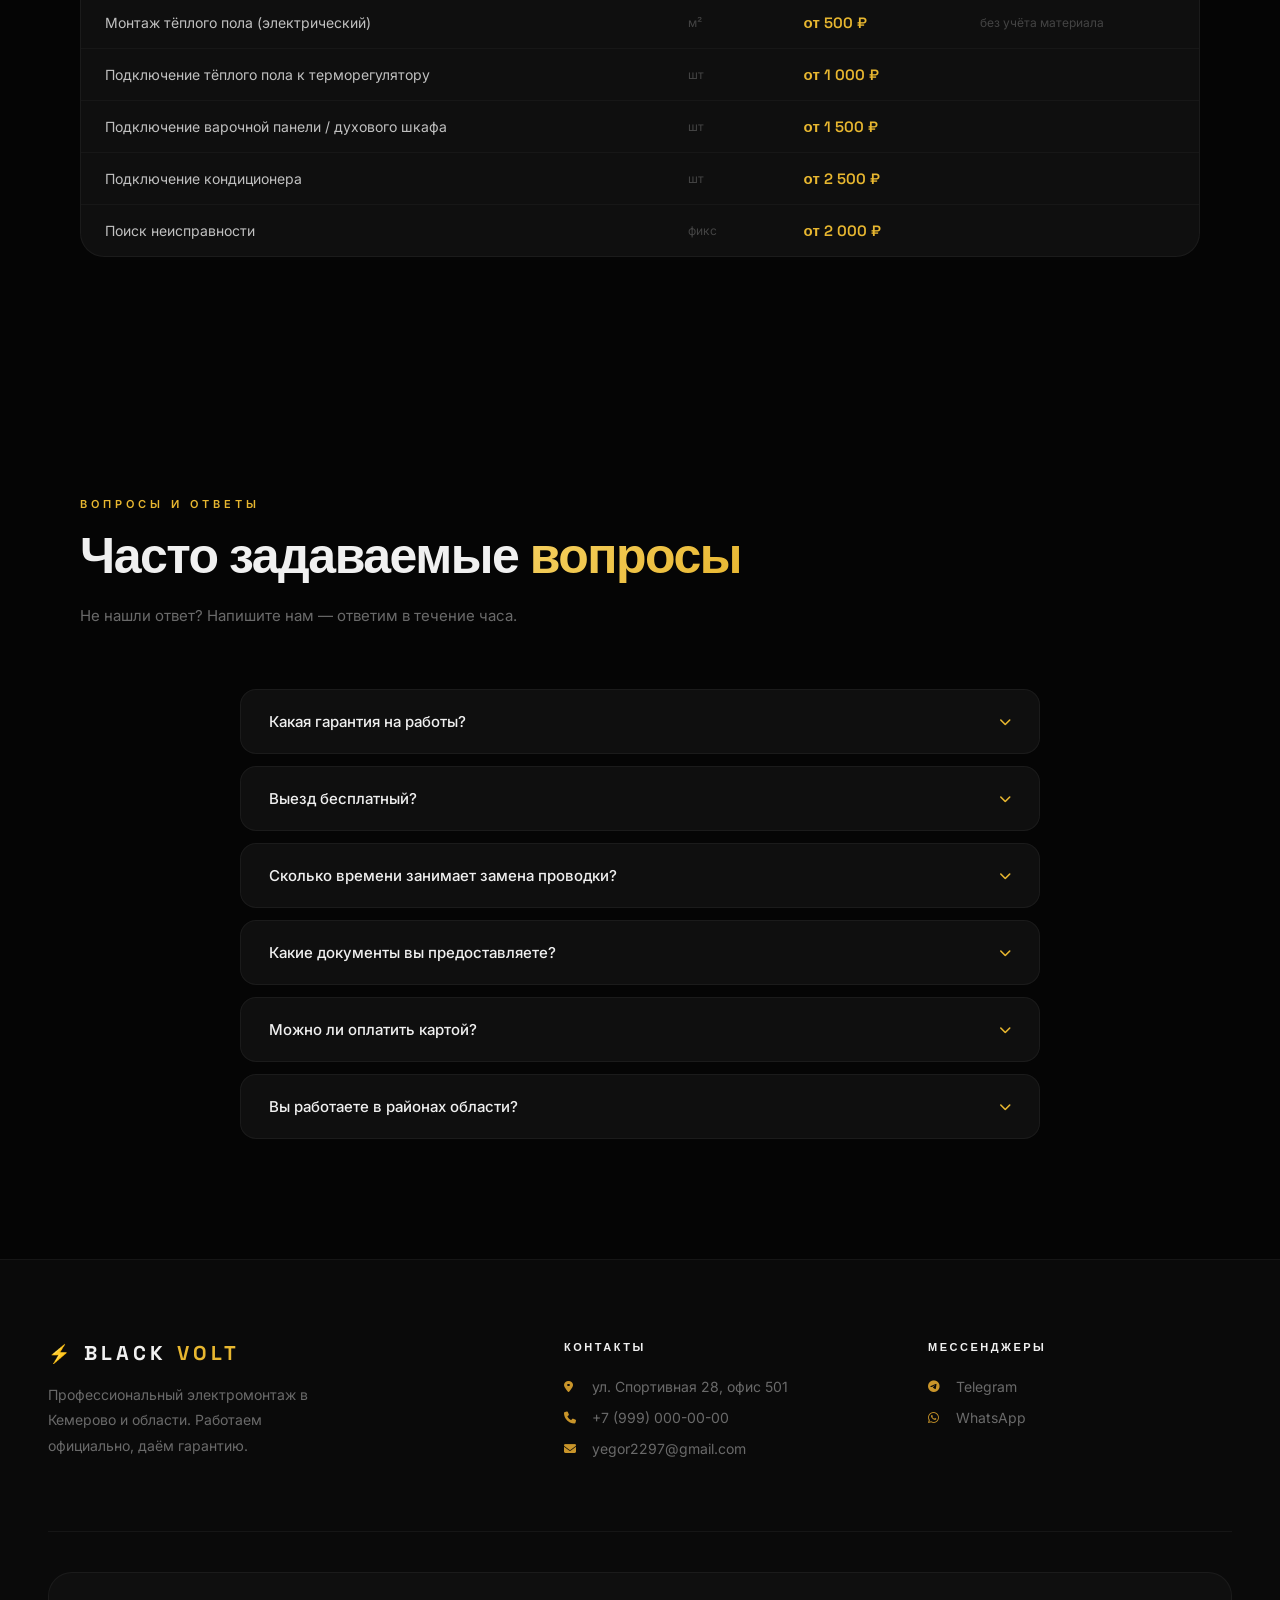
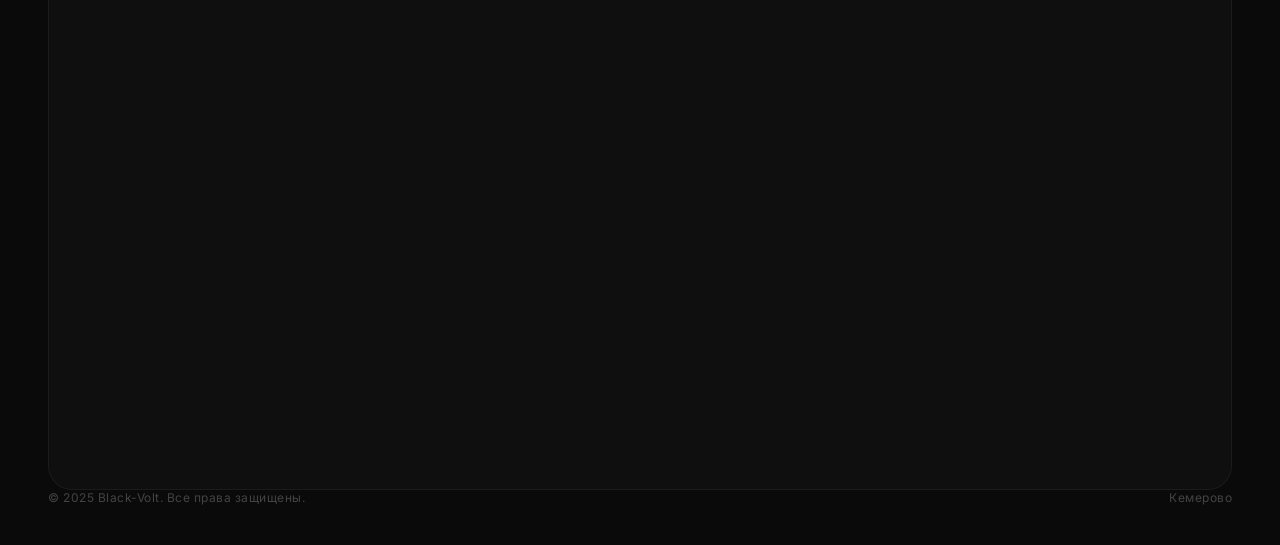
==== commit 0bb46cea: "Upgrade CSS design: refined gold palette, entrance animations, mouse-tracking card glow, improved ty" ====
--- a/index.html
+++ b/index.html
@@ -5,6 +5,17 @@
 <meta name="viewport" content="width=device-width, initial-scale=1.0">
 <title>Black-Volt | Электромонтажные работы в Кемерово</title>
 <meta name="description" content="Профессиональные электромонтажные работы. Умный дом, проводка под ключ, сборка щитов. г. Кемерово.">
+
+<!-- Open Graph -->
+<meta property="og:title" content="Black-Volt | Электромонтажные работы в Кемерово">
+<meta property="og:description" content="Профессиональный электромонтаж. Умный дом, проводка под ключ, сборка щитов.">
+<meta property="og:type" content="website">
+<meta property="og:locale" content="ru_RU">
+
+<!-- Favicon -->
+<link rel="icon" type="image/x-icon" href="favicon.ico">
+<link rel="icon" type="image/svg+xml" href="data:image/svg+xml,<svg xmlns='http://www.w3.org/2000/svg' viewBox='0 0 100 100'><text y='.9em' font-size='90'>⚡</text></svg>">
+
 <link rel="preconnect" href="https://fonts.googleapis.com">
 <link rel="preconnect" href="https://fonts.gstatic.com" crossorigin>
 <link href="https://fonts.googleapis.com/css2?family=Space+Grotesk:wght@400;500;600;700&family=Inter:wght@300;400;500&display=swap" rel="stylesheet">
@@ -688,6 +699,321 @@
     transform: translateY(0);
   }
 
+  /* ===== PORTFOLIO ===== */
+  .portfolio-grid {
+    display: grid;
+    grid-template-columns: repeat(3, 1fr);
+    gap: 16px;
+  }
+
+  .portfolio-item {
+    position: relative;
+    border-radius: var(--radius-lg);
+    overflow: hidden;
+    aspect-ratio: 4/3;
+    background: var(--card);
+    border: 1px solid var(--border);
+    cursor: pointer;
+    transition: all 0.4s var(--ease);
+  }
+
+  .portfolio-item:hover {
+    border-color: var(--border-hover);
+    transform: translateY(-6px);
+    box-shadow: 0 24px 60px rgba(0,0,0,0.5);
+  }
+
+  .portfolio-item .pf-placeholder {
+    width: 100%;
+    height: 100%;
+    display: flex;
+    align-items: center;
+    justify-content: center;
+    font-size: 48px;
+    background: linear-gradient(135deg, rgba(232,183,48,0.05) 0%, rgba(232,183,48,0.01) 100%);
+  }
+
+  .portfolio-item .pf-overlay {
+    position: absolute;
+    inset: 0;
+    background: linear-gradient(to top, rgba(5,5,5,0.9) 0%, transparent 60%);
+    display: flex;
+    flex-direction: column;
+    justify-content: flex-end;
+    padding: 24px;
+    opacity: 0;
+    transition: opacity 0.4s var(--ease);
+  }
+
+  .portfolio-item:hover .pf-overlay { opacity: 1; }
+
+  .pf-overlay h4 {
+    font-size: 16px;
+    font-weight: 600;
+    margin-bottom: 6px;
+  }
+
+  .pf-overlay p {
+    font-size: 13px;
+    color: var(--gray);
+  }
+
+  .pf-tag {
+    display: inline-block;
+    padding: 4px 10px;
+    border-radius: 100px;
+    font-size: 10px;
+    font-weight: 600;
+    letter-spacing: 1px;
+    text-transform: uppercase;
+    background: rgba(232,183,48,0.12);
+    color: var(--gold);
+    margin-bottom: 10px;
+    width: fit-content;
+  }
+
+  /* ===== PROCESS ===== */
+  .process-steps {
+    display: grid;
+    grid-template-columns: repeat(4, 1fr);
+    gap: 24px;
+    position: relative;
+  }
+
+  .process-steps::before {
+    content: '';
+    position: absolute;
+    top: 40px;
+    left: 12.5%;
+    right: 12.5%;
+    height: 1px;
+    background: linear-gradient(90deg, transparent, rgba(232,183,48,0.3), transparent);
+  }
+
+  .process-step {
+    text-align: center;
+    position: relative;
+  }
+
+  .step-num {
+    width: 80px;
+    height: 80px;
+    border-radius: 50%;
+    background: var(--card);
+    border: 1px solid var(--border);
+    display: flex;
+    align-items: center;
+    justify-content: center;
+    margin: 0 auto 24px;
+    font-family: 'Space Grotesk', sans-serif;
+    font-size: 28px;
+    font-weight: 700;
+    color: var(--gold);
+    position: relative;
+    z-index: 1;
+    transition: all 0.4s var(--ease);
+  }
+
+  .process-step:hover .step-num {
+    border-color: var(--gold);
+    box-shadow: 0 0 30px rgba(232,183,48,0.15);
+    transform: scale(1.08);
+  }
+
+  .step-title {
+    font-size: 17px;
+    font-weight: 600;
+    margin-bottom: 10px;
+  }
+
+  .step-desc {
+    font-size: 13px;
+    color: var(--gray);
+    line-height: 1.7;
+  }
+
+  /* ===== REVIEWS ===== */
+  .reviews-track-wrap {
+    overflow: hidden;
+    position: relative;
+    margin-bottom: 32px;
+  }
+
+  .reviews-track {
+    display: flex;
+    gap: 16px;
+    transition: transform 0.5s var(--ease);
+  }
+
+  .review-card {
+    min-width: calc(33.333% - 11px);
+    background: var(--card);
+    border: 1px solid var(--border);
+    border-radius: var(--radius-lg);
+    padding: 32px;
+    flex-shrink: 0;
+    transition: all 0.4s var(--ease);
+  }
+
+  .review-card:hover {
+    border-color: var(--border-hover);
+  }
+
+  .review-header {
+    display: flex;
+    align-items: center;
+    gap: 14px;
+    margin-bottom: 18px;
+  }
+
+  .review-avatar {
+    width: 48px;
+    height: 48px;
+    border-radius: 50%;
+    background: linear-gradient(135deg, var(--gold), var(--gold2));
+    display: flex;
+    align-items: center;
+    justify-content: center;
+    font-family: 'Space Grotesk', sans-serif;
+    font-weight: 700;
+    font-size: 18px;
+    color: #050505;
+  }
+
+  .review-name {
+    font-weight: 600;
+    font-size: 15px;
+    color: var(--white);
+  }
+
+  .review-date {
+    font-size: 12px;
+    color: var(--gray2);
+  }
+
+  .review-stars {
+    color: var(--gold);
+    font-size: 13px;
+    margin-bottom: 14px;
+    letter-spacing: 2px;
+  }
+
+  .review-text {
+    font-size: 14px;
+    color: var(--white-dim);
+    line-height: 1.75;
+  }
+
+  .reviews-nav {
+    display: flex;
+    justify-content: center;
+    gap: 12px;
+  }
+
+  .reviews-nav button {
+    width: 48px;
+    height: 48px;
+    border-radius: 50%;
+    border: 1px solid var(--border);
+    background: var(--card);
+    color: var(--white-dim);
+    font-size: 16px;
+    cursor: pointer;
+    transition: all 0.3s var(--ease);
+    display: flex;
+    align-items: center;
+    justify-content: center;
+  }
+
+  .reviews-nav button:hover {
+    border-color: var(--gold);
+    color: var(--gold);
+    background: rgba(232,183,48,0.06);
+  }
+
+  /* ===== FAQ ===== */
+  .faq-list {
+    max-width: 800px;
+    margin: 0 auto;
+    display: flex;
+    flex-direction: column;
+    gap: 12px;
+  }
+
+  .faq-item {
+    background: var(--card);
+    border: 1px solid var(--border);
+    border-radius: var(--radius);
+    overflow: hidden;
+    transition: all 0.3s var(--ease);
+  }
+
+  .faq-item.active {
+    border-color: var(--border-hover);
+  }
+
+  .faq-q {
+    padding: 22px 28px;
+    display: flex;
+    justify-content: space-between;
+    align-items: center;
+    cursor: pointer;
+    font-size: 15px;
+    font-weight: 500;
+    color: var(--white);
+    transition: color 0.25s var(--ease);
+  }
+
+  .faq-q:hover { color: var(--gold); }
+
+  .faq-q i {
+    font-size: 12px;
+    color: var(--gold);
+    transition: transform 0.35s var(--ease);
+  }
+
+  .faq-item.active .faq-q i { transform: rotate(180deg); }
+
+  .faq-a {
+    max-height: 0;
+    overflow: hidden;
+    transition: max-height 0.4s var(--ease), padding 0.3s var(--ease);
+  }
+
+  .faq-item.active .faq-a {
+    max-height: 300px;
+  }
+
+  .faq-a-inner {
+    padding: 0 28px 22px;
+    font-size: 14px;
+    color: var(--gray);
+    line-height: 1.8;
+  }
+
+  /* ===== MAP ===== */
+  .map-wrap {
+    width: 100%;
+    border-radius: var(--radius-lg);
+    overflow: hidden;
+    border: 1px solid var(--border);
+    margin-top: 24px;
+    aspect-ratio: 16/7;
+    background: var(--card);
+  }
+
+  .map-wrap iframe {
+    width: 100%;
+    height: 100%;
+    border: none;
+    filter: grayscale(0.6) contrast(1.1);
+    transition: filter 0.4s var(--ease);
+  }
+
+  .map-wrap:hover iframe {
+    filter: grayscale(0) contrast(1);
+  }
+
   /* ===== MOBILE MENU ===== */
   @media (max-width: 900px) {
     header { padding: 0 20px; }
@@ -718,6 +1044,11 @@
     .grid-3 { grid-template-columns: 1fr; }
     .grid-4 { grid-template-columns: repeat(2, 1fr); }
 
+    .portfolio-grid { grid-template-columns: repeat(2, 1fr); }
+    .process-steps { grid-template-columns: repeat(2, 1fr); gap: 32px; }
+    .process-steps::before { display: none; }
+    .review-card { min-width: calc(50% - 8px); }
+
     .hero { padding: 100px 20px 60px; }
     .hero h1 { letter-spacing: -1px; }
 
@@ -735,6 +1066,9 @@
 
   @media (max-width: 480px) {
     .grid-4 { grid-template-columns: 1fr; }
+    .portfolio-grid { grid-template-columns: 1fr; }
+    .process-steps { grid-template-columns: 1fr; }
+    .review-card { min-width: 100%; }
     .stats-inner { grid-template-columns: repeat(2, 1fr); gap: 24px; }
     .stat-num { font-size: 34px; }
     .hero h1 { letter-spacing: -1px; }
@@ -754,8 +1088,10 @@
   <nav id="nav">
     <a href="#home">Главная</a>
     <a href="#services">Услуги</a>
+    <a href="#portfolio">Работы</a>
     <a href="#smart">Умный дом</a>
     <a href="#price">Прайс</a>
+    <a href="#faq">FAQ</a>
     <a href="#contacts">Контакты</a>
   </nav>
   <div class="burger" id="burger"><i class="fas fa-bars"></i></div>
@@ -855,6 +1191,94 @@
   </div>
 </section>
 
+<!-- PORTFOLIO -->
+<section id="portfolio" class="section">
+  <div class="section-eyebrow reveal">Наши работы</div>
+  <h2 class="section-title reveal">Портфо<span>лио</span></h2>
+  <p class="section-sub reveal">Каждый объект — индивидуальный подход и внимание к деталям.</p>
+
+  <div class="portfolio-grid">
+    <div class="portfolio-item reveal">
+      <div class="pf-placeholder">⚡</div>
+      <div class="pf-overlay">
+        <span class="pf-tag">Проводка</span>
+        <h4>Квартира в ЖК Новый</h4>
+        <p>Полная замена электрики, 3 комнаты</p>
+      </div>
+    </div>
+    <div class="portfolio-item reveal">
+      <div class="pf-placeholder">🏠</div>
+      <div class="pf-overlay">
+        <span class="pf-tag">Щиток</span>
+        <h4>Частный дом</h4>
+        <p>Сборка щита на 24 модуля</p>
+      </div>
+    </div>
+    <div class="portfolio-item reveal">
+      <div class="pf-placeholder">💡</div>
+      <div class="pf-overlay">
+        <span class="pf-tag">Освещение</span>
+        <h4>Кухня-гостиная</h4>
+        <p>Точечный свет + LED-подсветка</p>
+      </div>
+    </div>
+    <div class="portfolio-item reveal">
+      <div class="pf-placeholder">🔌</div>
+      <div class="pf-overlay">
+        <span class="pf-tag">Оборудование</span>
+        <h4>Квартира в новостройке</h4>
+        <p>Подключение плиты и духовки</p>
+      </div>
+    </div>
+    <div class="portfolio-item reveal">
+      <div class="pf-placeholder">📹</div>
+      <div class="pf-overlay">
+        <span class="pf-tag">Умный дом</span>
+        <h4>Коттедж</h4>
+        <p>Видеонаблюдение 4 камеры</p>
+      </div>
+    </div>
+    <div class="portfolio-item reveal">
+      <div class="pf-placeholder">🏢</div>
+      <div class="pf-overlay">
+        <span class="pf-tag">Коммерция</span>
+        <h4>Офис центр</h4>
+        <p>Электромонтаж на 200 м²</p>
+      </div>
+    </div>
+  </div>
+</section>
+
+<!-- PROCESS -->
+<section class="section">
+  <div class="section-eyebrow reveal">Как мы работаем</div>
+  <h2 class="section-title reveal">Простой и прозрачный <span>процесс</span></h2>
+  <p class="section-sub reveal">От заявки до сдачи — всё прозрачно и в срок.</p>
+
+  <div class="process-steps">
+    <div class="process-step reveal">
+      <div class="step-num">01</div>
+      <h4 class="step-title">Заявка</h4>
+      <p class="step-desc">Позвоните или напишите. Обсудим задачу и подъедем на осмотр.</p>
+    </div>
+    <div class="process-step reveal">
+      <div class="step-num">02</div>
+      <h4 class="step-title">Смета</h4>
+      <p class="step-desc">Составим подробную смету с фиксированной ценой. Без доплат.</p>
+    </div>
+    <div class="process-step reveal">
+      <div class="step-num">03</div>
+      <h4 class="step-title">Работа</h4>
+      <p class="step-desc">Выполняем монтаж аккуратно и в оговорённые сроки.</p>
+    </div>
+    <div class="process-step reveal">
+      <div class="step-num">04</div>
+      <h4 class="step-title">Гарантия</h4>
+      <p class="step-desc">Сдаём объект, предоставляем гарантию и документы.</p>
+    </div>
+  </div>
+</section>
+
 <!-- SMART HOME -->
 <div id="smart" class="smart-section section-full">
   <div class="section-inner">
@@ -878,6 +1302,89 @@
     </div>
   </div>
 </div>
+
+<!-- REVIEWS -->
+<section class="section">
+  <div class="section-eyebrow reveal">Отзывы</div>
+  <h2 class="section-title reveal">Что говорят <span>клиенты</span></h2>
+  <p class="section-sub reveal">Более 200 довольных клиентов по всей Кемеровской области.</p>
+
+  <div class="reviews-track-wrap reveal">
+    <div class="reviews-track" id="reviewsTrack">
+      <div class="review-card">
+        <div class="review-header">
+          <div class="review-avatar">А</div>
+          <div>
+            <div class="review-name">Алексей М.</div>
+            <div class="review-date">Май 2025</div>
+          </div>
+        </div>
+        <div class="review-stars">★★★★★</div>
+        <div class="review-text">Заменили всю проводку в трёхкомнатной квартире. Работа чистая, в срок. Рекомендую!</div>
+      </div>
+      <div class="review-card">
+        <div class="review-header">
+          <div class="review-avatar">О</div>
+          <div>
+            <div class="review-name">Ольга К.</div>
+            <div class="review-date">Апрель 2025</div>
+          </div>
+        </div>
+        <div class="review-stars">★★★★★</div>
+        <div class="review-text">Собрали щиток и провели свет в мастерскую. Всё аккуратно, цены адекватные.</div>
+      </div>
+      <div class="review-card">
+        <div class="review-header">
+          <div class="review-avatar">Д</div>
+          <div>
+            <div class="review-name">Дмитрий В.</div>
+            <div class="review-date">Март 2025</div>
+          </div>
+        </div>
+        <div class="review-stars">★★★★★</div>
+        <div class="review-text">Подключили видеонаблюдение на даче. Камеры работают стабильно, доступ через телефон — удобно.</div>
+      </div>
+      <div class="review-card">
+        <div class="review-header">
+          <div class="review-avatar">Е</div>
+          <div>
+            <div class="review-name">Елена С.</div>
+            <div class="review-date">Февраль 2025</div>
+          </div>
+        </div>
+        <div class="review-stars">★★★★★</div>
+        <div class="review-text">Устанавливали LED-подсветку на кухне. Выглядит шикарно! Спасибо за работу.</div>
+      </div>
+      <div class="review-card">
+        <div class="review-header">
+          <div class="review-avatar">И</div>
+          <div>
+            <div class="review-name">Игорь П.</div>
+            <div class="review-date">Январь 2025</div>
+          </div>
+        </div>
+        <div class="review-stars">★★★★★</div>
+        <div class="review-text">Электромонтаж в офисе на 150 м². Всё сделали за неделю, документы предоставили.</div>
+      </div>
+      <div class="review-card">
+        <div class="review-header">
+          <div class="review-avatar">Н</div>
+          <div>
+            <div class="review-name">Наталья Р.</div>
+            <div class="review-date">Декабрь 2024</div>
+          </div>
+        </div>
+        <div class="review-stars">★★★★★</div>
+        <div class="review-text">Вызывали для поиска неисправности. Нашли за 20 минут, починили быстро. Профессионалы!</div>
+      </div>
+    </div>
+  </div>
+
+  <div class="reviews-nav">
+    <button onclick="moveReviews(-1)"><i class="fas fa-arrow-left"></i></button>
+    <button onclick="moveReviews(1)"><i class="fas fa-arrow-right"></i></button>
+  </div>
+</section>
 
 <!-- PRICE -->
 <section id="price" class="section">
@@ -946,6 +1453,40 @@
   </div>
 </section>
 
+<!-- FAQ -->
+<section id="faq" class="section">
+  <div class="section-eyebrow reveal">Вопросы и ответы</div>
+  <h2 class="section-title reveal">Часто задаваемые <span>вопросы</span></h2>
+  <p class="section-sub reveal">Не нашли ответ? Напишите нам — ответим в течение часа.</p>
+
+  <div class="faq-list">
+    <div class="faq-item reveal">
+      <div class="faq-q">Какая гарантия на работы?<i class="fas fa-chevron-down"></i></div>
+      <div class="faq-a"><div class="faq-a-inner">Предоставляем гарантию от 2 лет на все виды работ. Гарантийный талон и чек выдаются после сдачи объекта.</div></div>
+    </div>
+    <div class="faq-item reveal">
+      <div class="faq-q">Выезд бесплатный?<i class="fas fa-chevron-down"></i></div>
+      <div class="faq-a"><div class="faq-a-inner">Да, выезд и оценка работ бесплатны по Кемерово. При согласии на работу — стоимость включена в смету.</div></div>
+    </div>
+    <div class="faq-item reveal">
+      <div class="faq-q">Сколько времени занимает замена проводки?<i class="fas fa-chevron-down"></i></div>
+      <div class="faq-a"><div class="faq-a-inner">Зависит от объёма. Однокомнатная квартира — 3-5 дней. Трёхкомнатная — 5-8 дней. Точные сроки после осмотра.</div></div>
+    </div>
+    <div class="faq-item reveal">
+      <div class="faq-q">Какие документы вы предоставляете?<i class="fas fa-chevron-down"></i></div>
+      <div class="faq-a"><div class="faq-a-inner">Договор, смета, акт выполненных работ, гарантийный талон. Работаем официально.</div></div>
+    </div>
+    <div class="faq-item reveal">
+      <div class="faq-q">Можно ли оплатить картой?<i class="fas fa-chevron-down"></i></div>
+      <div class="faq-a"><div class="faq-a-inner">Да, принимаем наличные, переводы и оплату картой. Без предоплаты — оплата поэтапно или после сдачи.</div></div>
+    </div>
+    <div class="faq-item reveal">
+      <div class="faq-q">Вы работаете в районах области?<i class="fas fa-chevron-down"></i></div>
+      <div class="faq-a"><div class="faq-a-inner">Да, работаем по всей Кемеровской области. Выезд в районы — по договорённости. Уточняйте по телефону.</div></div>
+    </div>
+  </div>
+</section>
+
 <!-- FOOTER -->
 <footer id="contacts">
   <div class="footer-inner">
@@ -969,6 +1510,9 @@
         <a href="https://wa.me/79990000000" target="_blank"><i class="fab fa-whatsapp"></i> WhatsApp</a>
       </div>
     </div>
+    <div class="map-wrap reveal">
+      <iframe src="https://www.google.com/maps/embed?pb=!1m18!1m12!1m3!1d43468.28675462265!2d86.069245!3d55.354187!2m3!1f0!2f0!3f0!3m2!1i1024!2i768!4f13.1!3m3!1m2!1s0x432af918bb17d993%3A0x8e9068d80c67a733!2z0YPQuy4g4IKW4IKT4IOK4IOKI4IOQIiwg0JrQodCw0L3QutGCLdCf0LXRgtC10YDQsdGD0YDQsw!5e0!3m2!1sru!2sru!4v1700000000000!5m2!1sru!2sru" allowfullscreen="" loading="lazy"></iframe>
+    </div>
     <div class="footer-bottom">
       <span>© 2025 Black-Volt. Все права защищены.</span>
       <span>Кемерово</span>
@@ -1073,6 +1617,28 @@
       card.style.setProperty('--mouse-y', y + '%');
     });
   });
+
+  // FAQ accordion
+  document.querySelectorAll('.faq-q').forEach(q => {
+    q.addEventListener('click', () => {
+      const item = q.parentElement;
+      const wasActive = item.classList.contains('active');
+      document.querySelectorAll('.faq-item').forEach(i => i.classList.remove('active'));
+      if (!wasActive) item.classList.add('active');
+    });
+  });
+
+  // Reviews carousel
+  let reviewPos = 0;
+  const reviewTrack = document.getElementById('reviewsTrack');
+  function moveReviews(dir) {
+    const cards = reviewTrack.children;
+    const cardWidth = cards[0].offsetWidth + 16;
+    const visible = window.innerWidth > 900 ? 3 : window.innerWidth > 600 ? 2 : 1;
+    const maxPos = Math.max(0, cards.length - visible);
+    reviewPos = Math.max(0, Math.min(maxPos, reviewPos + dir));
+    reviewTrack.style.transform = `translateX(-${reviewPos * cardWidth}px)`;
+  }
 
   // Counter animation
   const counters = document.querySelectorAll('.stat-num');
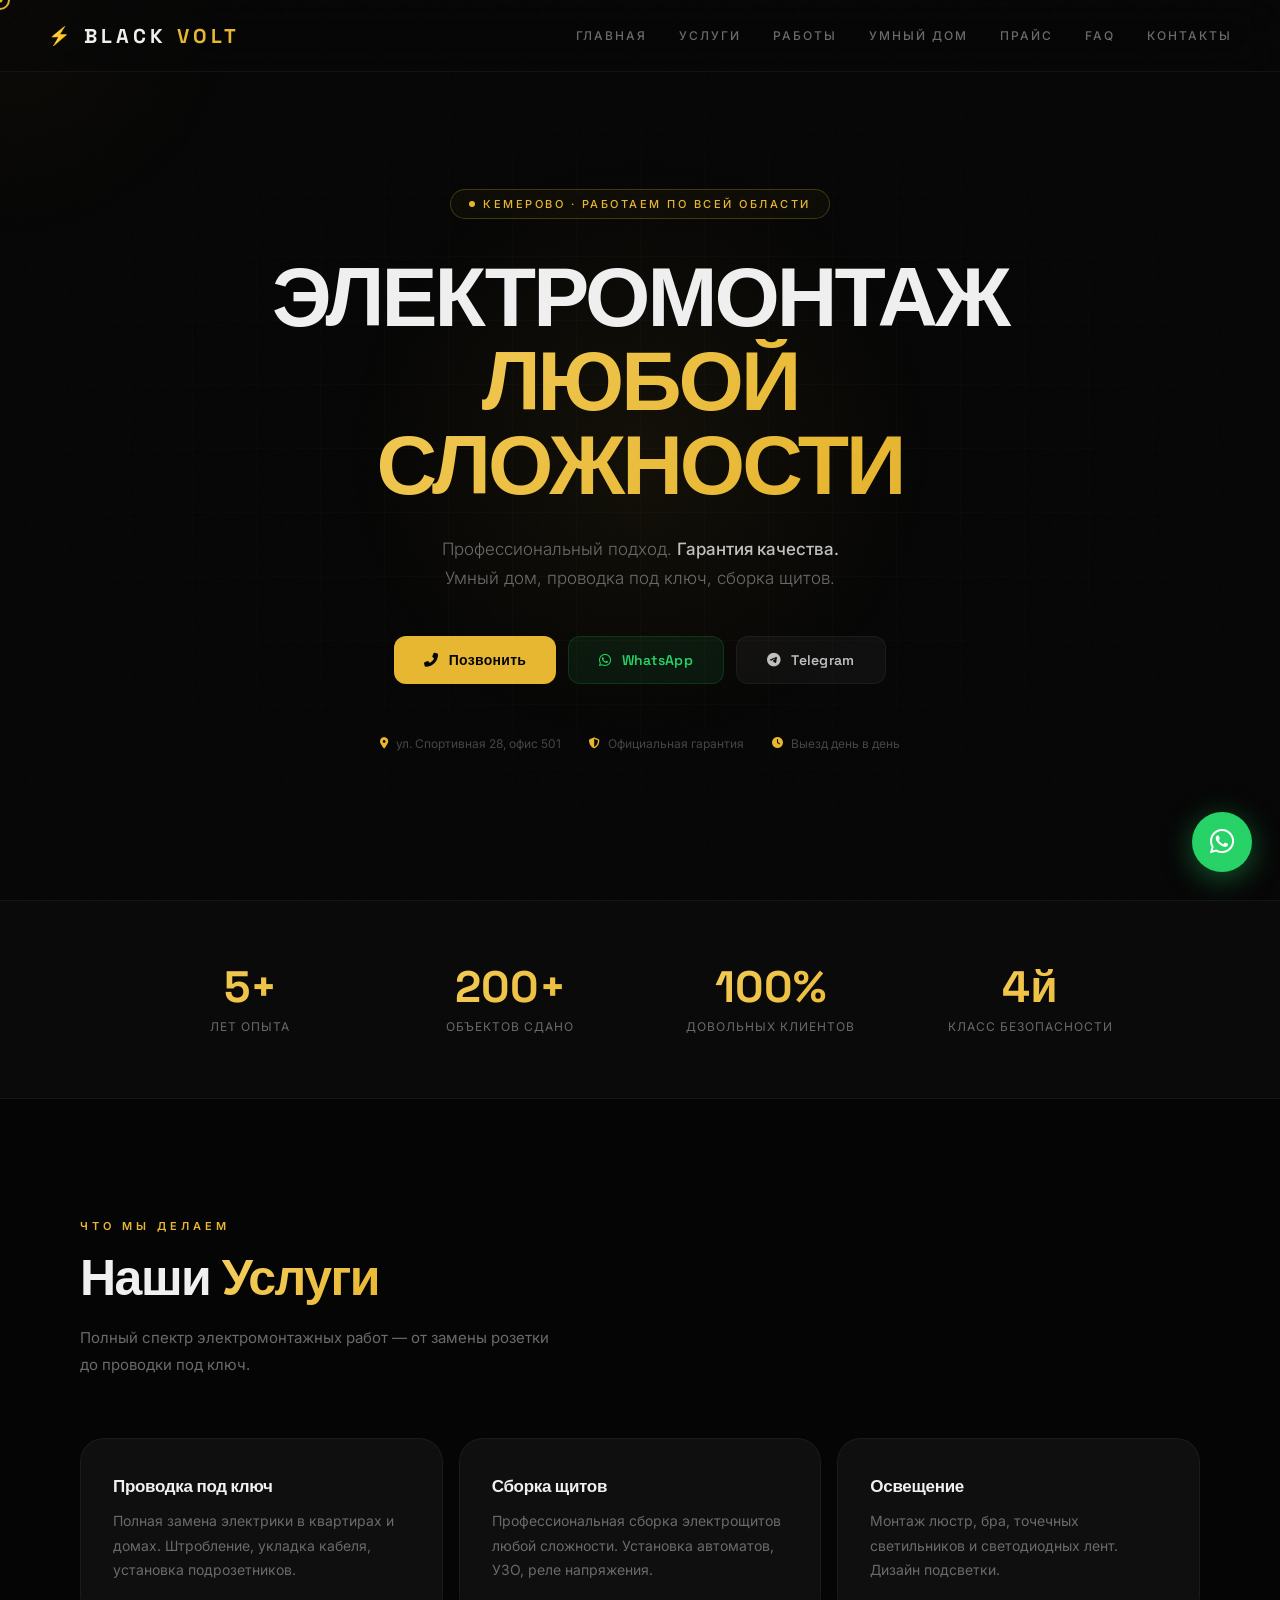
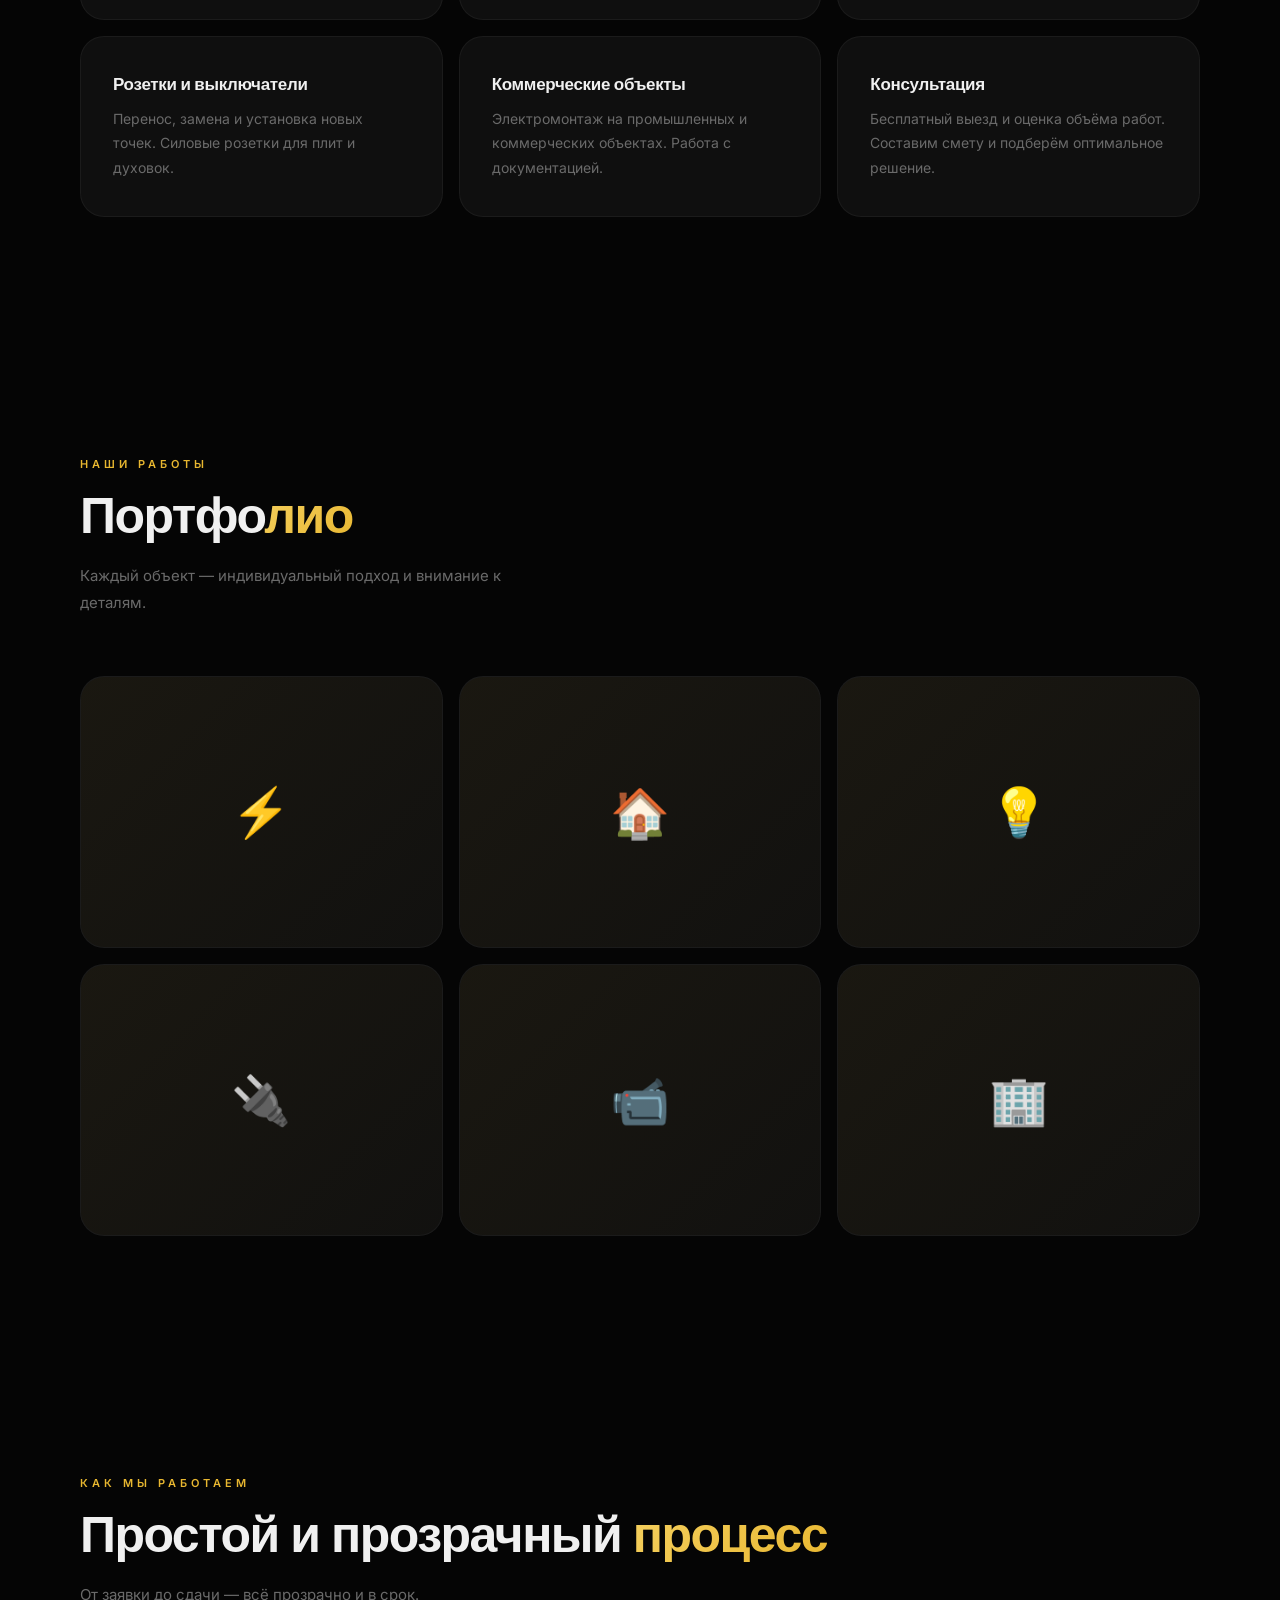
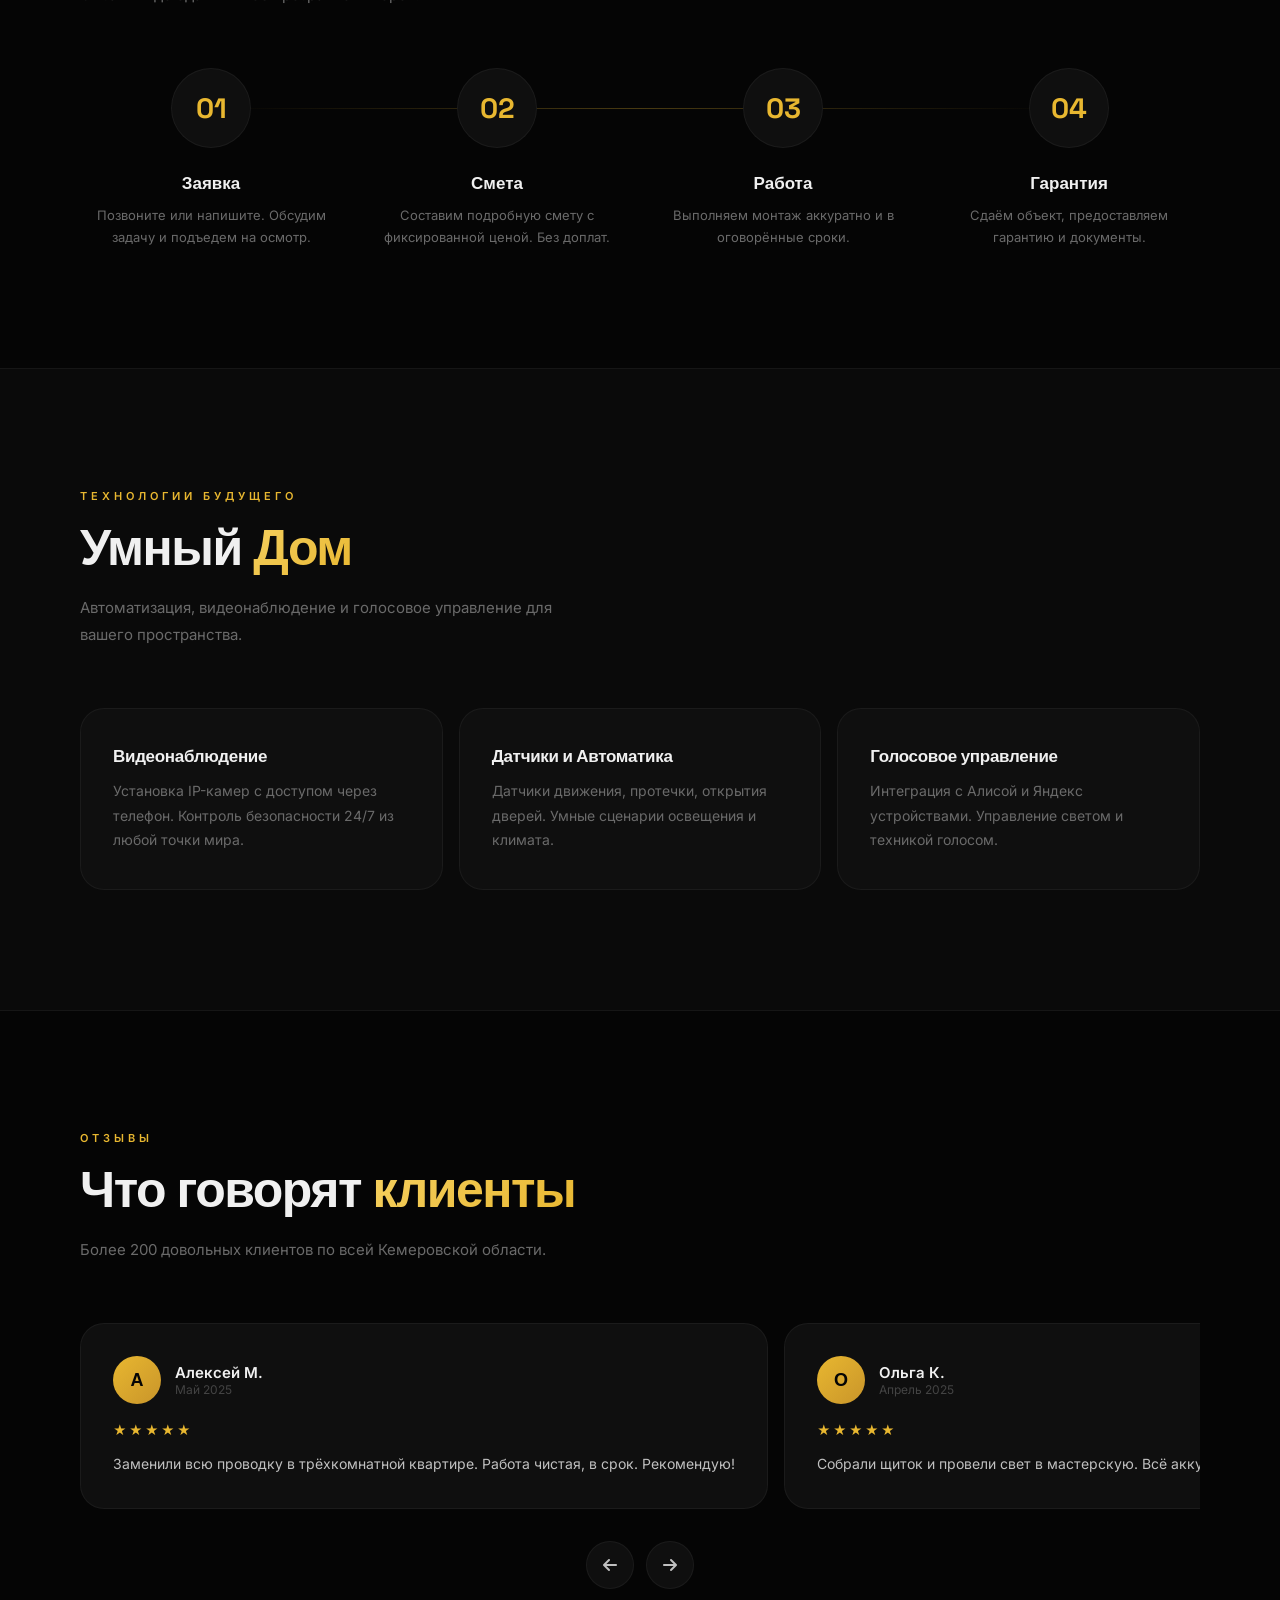
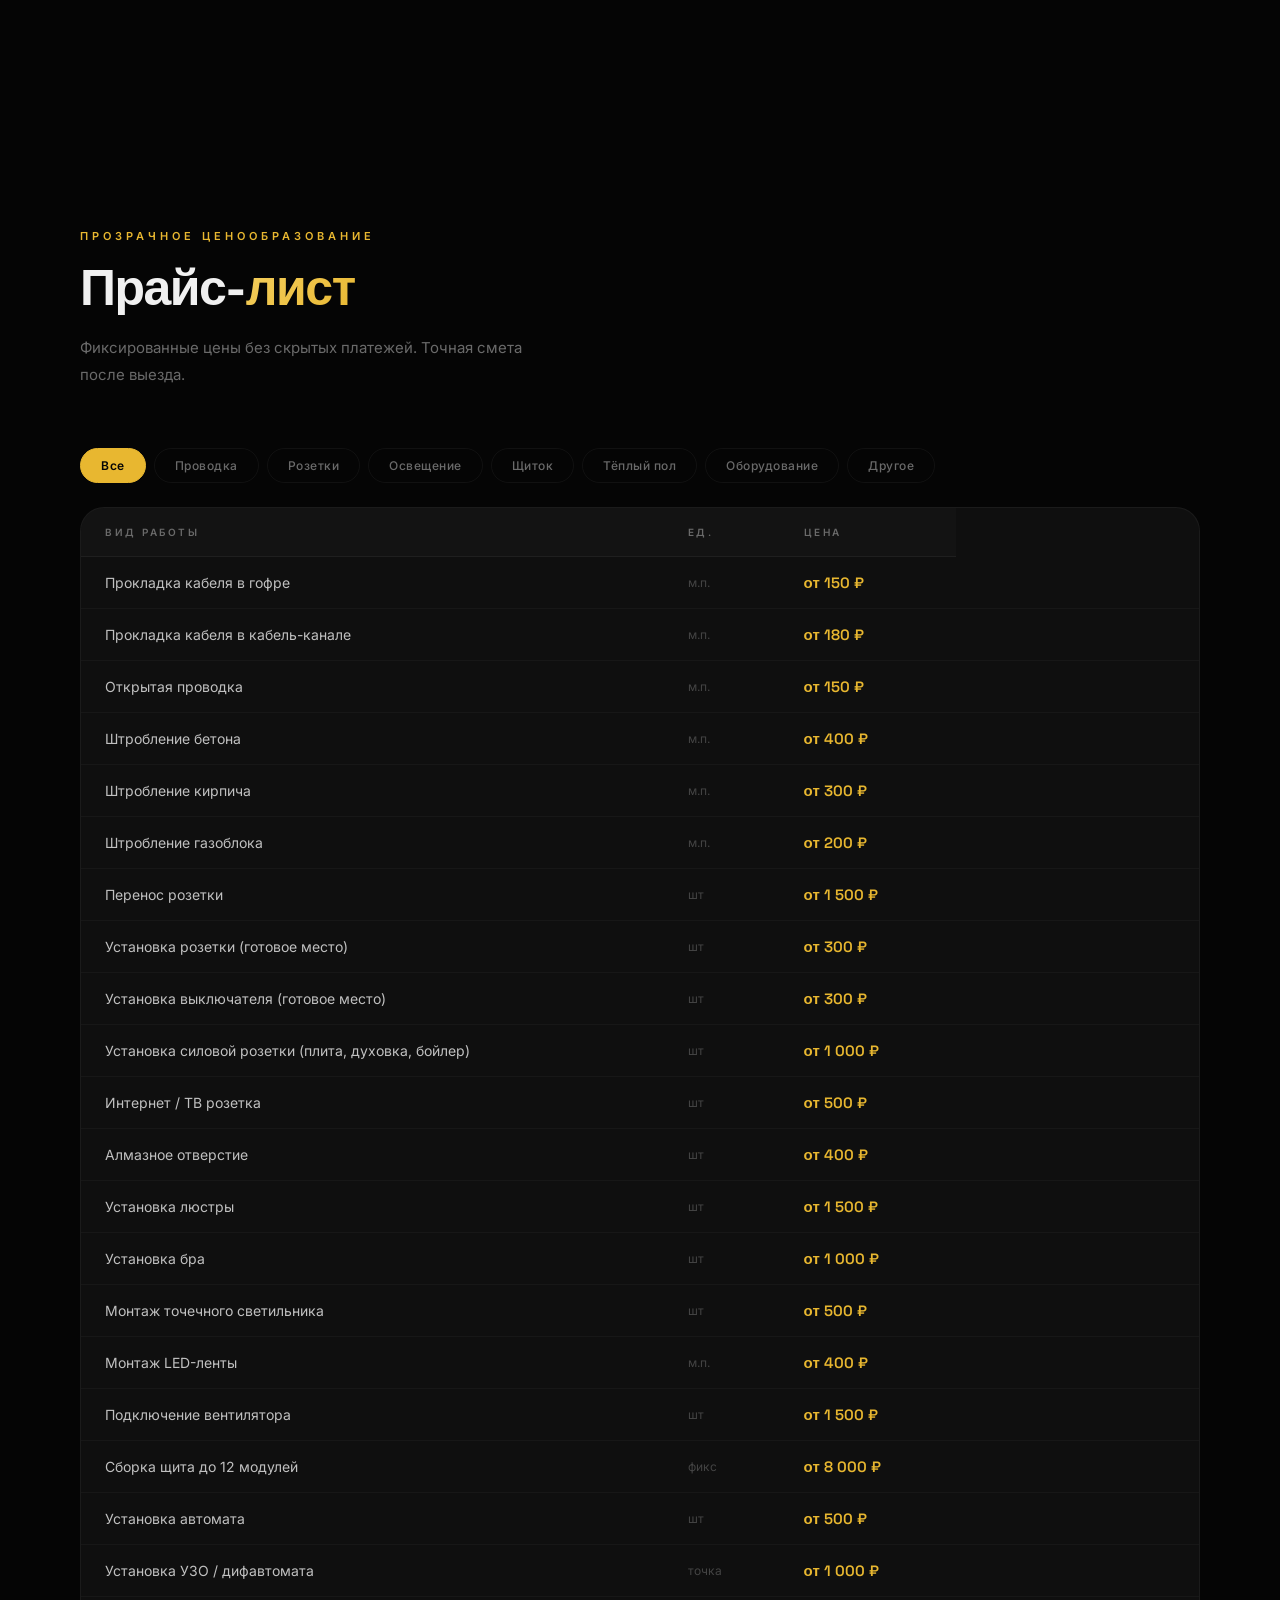
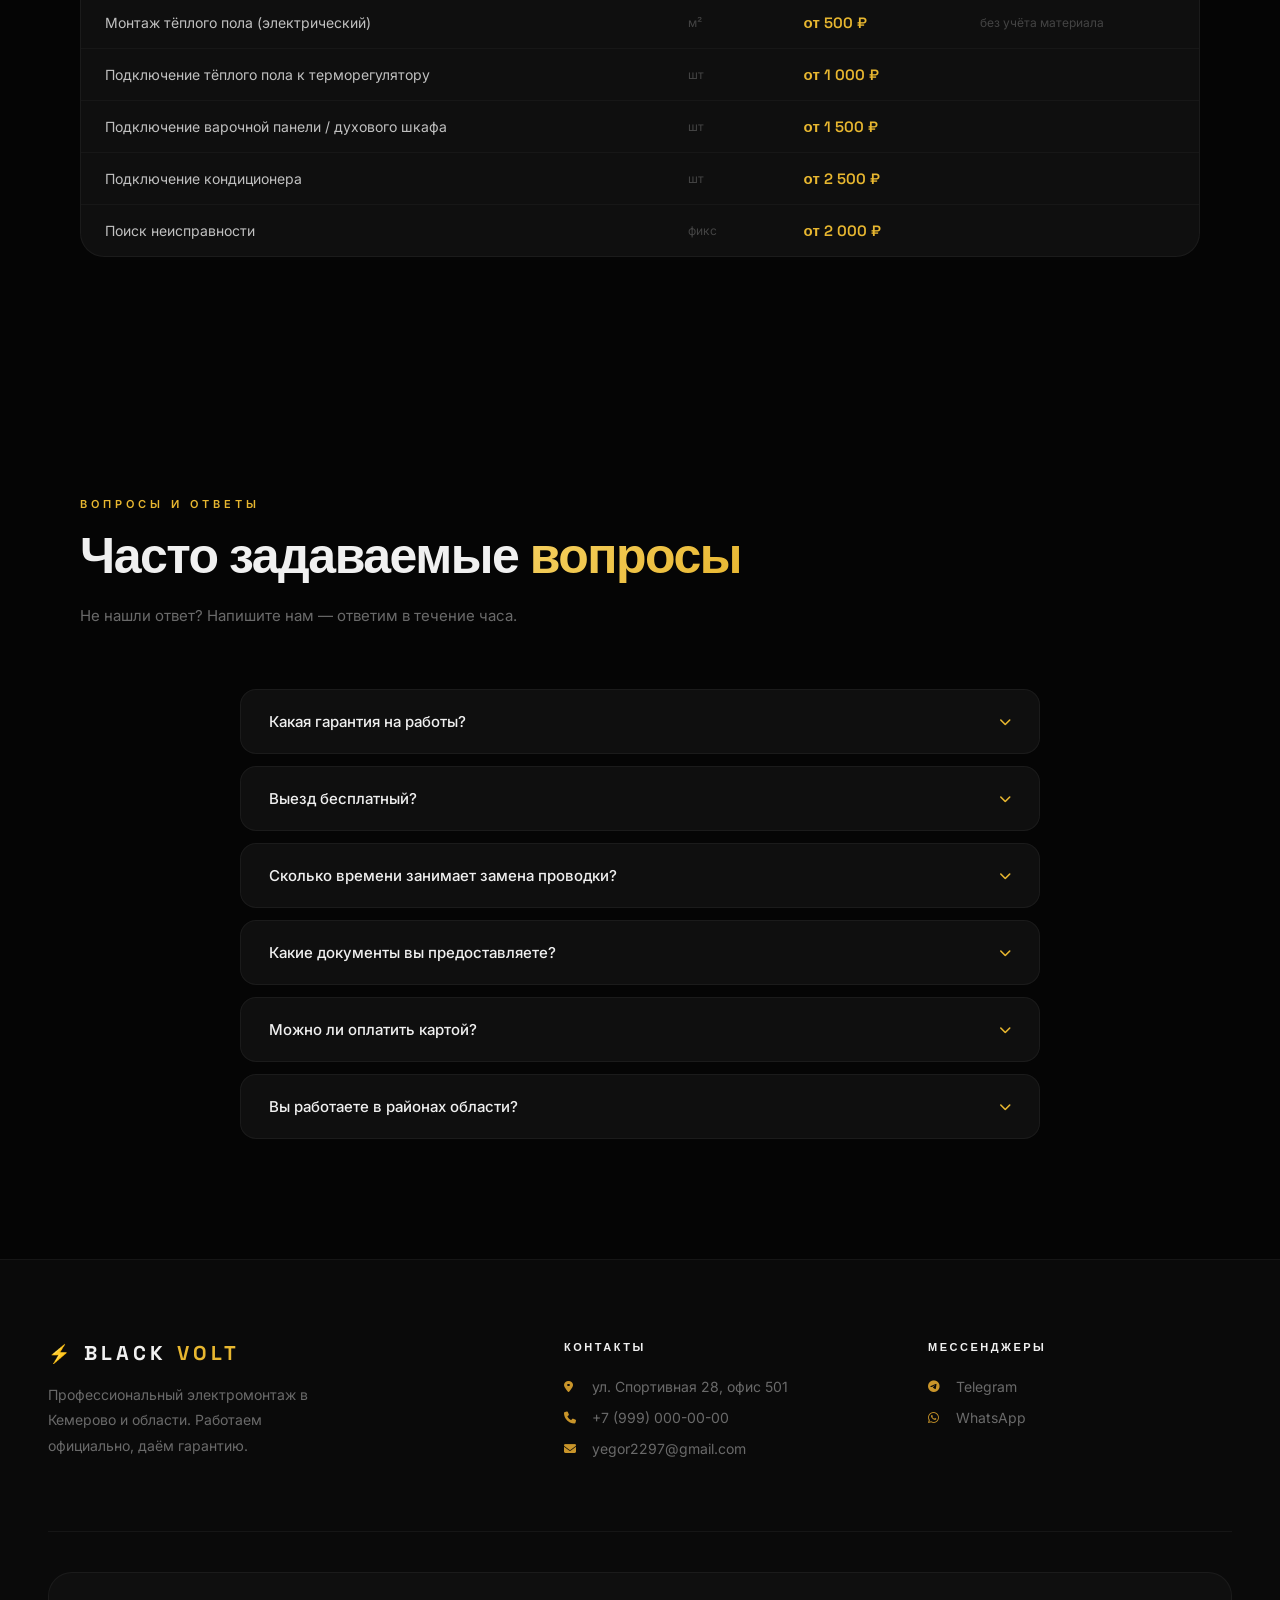
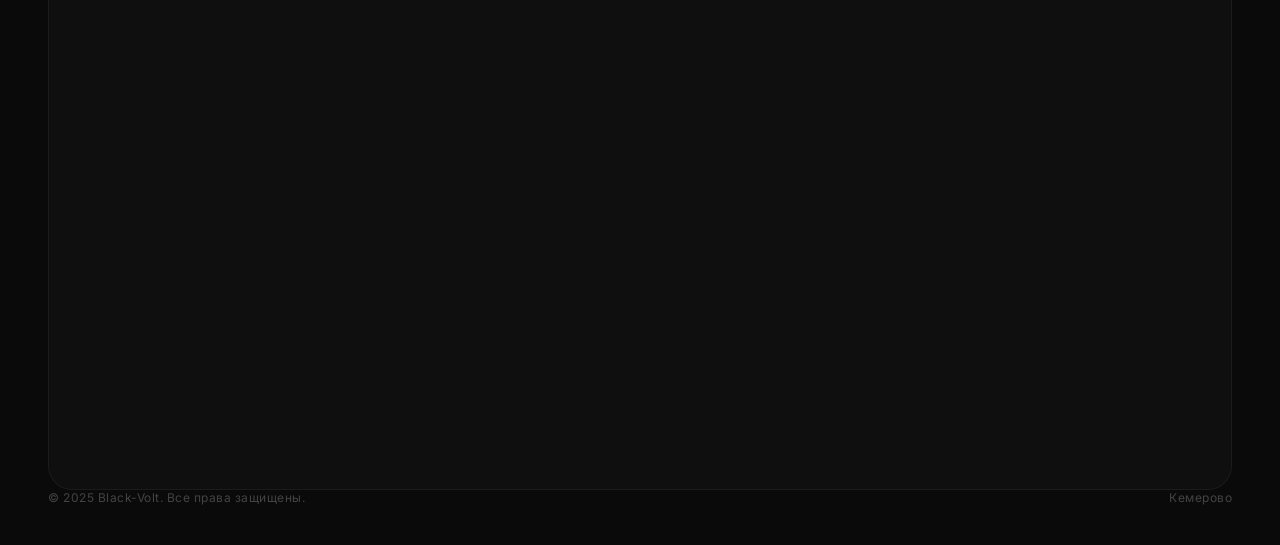
==== commit 61b1c448: "feat: add top modern design features - scroll progress, custom cursor, 3D tilt cards, animated gradi" ====
--- a/index.html
+++ b/index.html
@@ -1073,9 +1073,271 @@
     .stat-num { font-size: 34px; }
     .hero h1 { letter-spacing: -1px; }
   }
+
+  /* ===== SCROLL PROGRESS BAR ===== */
+  .scroll-progress {
+    position: fixed;
+    top: 0;
+    left: 0;
+    height: 3px;
+    width: 0%;
+    background: linear-gradient(90deg, var(--gold), var(--gold-light), var(--gold));
+    z-index: 10000;
+    transition: width 0.1s linear;
+    box-shadow: 0 0 12px rgba(232,183,48,0.6);
+  }
+
+  /* ===== NOISE TEXTURE OVERLAY ===== */
+  .noise-overlay {
+    position: fixed;
+    inset: 0;
+    pointer-events: none;
+    z-index: 9998;
+    opacity: 0.03;
+    background-image: url("data:image/svg+xml,%3Csvg viewBox='0 0 256 256' xmlns='http://www.w3.org/2000/svg'%3E%3Cfilter id='n'%3E%3CfeTurbulence type='fractalNoise' baseFrequency='0.9' numOctaves='4' stitchTiles='stitch'/%3E%3C/filter%3E%3Crect width='100%25' height='100%25' filter='url(%23n)'/%3E%3C/svg%3E");
+    background-repeat: repeat;
+    background-size: 256px 256px;
+  }
+
+  /* ===== CUSTOM CURSOR ===== */
+  .custom-cursor {
+    width: 20px;
+    height: 20px;
+    border: 2px solid var(--gold);
+    border-radius: 50%;
+    position: fixed;
+    pointer-events: none;
+    z-index: 99999;
+    transition: width 0.3s var(--ease), height 0.3s var(--ease), border-color 0.3s var(--ease), background 0.3s var(--ease);
+    transform: translate(-50%, -50%);
+    mix-blend-mode: difference;
+  }
+
+  .custom-cursor.hover {
+    width: 48px;
+    height: 48px;
+    background: rgba(232,183,48,0.1);
+    border-color: var(--gold-light);
+  }
+
+  .custom-cursor-dot {
+    width: 5px;
+    height: 5px;
+    background: var(--gold);
+    border-radius: 50%;
+    position: fixed;
+    pointer-events: none;
+    z-index: 99999;
+    transform: translate(-50%, -50%);
+    transition: opacity 0.3s;
+  }
+
+  @media (hover: none) {
+    .custom-cursor, .custom-cursor-dot { display: none; }
+  }
+
+  /* ===== MAGNETIC BUTTON ===== */
+  .magnetic {
+    transition: transform 0.3s var(--ease);
+  }
+
+  /* ===== 3D TILT CARD ===== */
+  .tilt-card {
+    transform-style: preserve-3d;
+    perspective: 1000px;
+  }
+
+  .tilt-card .card-inner {
+    transition: transform 0.15s ease-out;
+    transform-style: preserve-3d;
+  }
+
+  /* ===== ANIMATED GRADIENT BORDER ===== */
+  .gradient-border {
+    position: relative;
+  }
+
+  .gradient-border::before {
+    content: '';
+    position: absolute;
+    inset: -1px;
+    border-radius: inherit;
+    padding: 1px;
+    background: linear-gradient(135deg, transparent 30%, var(--gold) 50%, transparent 70%);
+    background-size: 300% 300%;
+    -webkit-mask: linear-gradient(#fff 0 0) content-box, linear-gradient(#fff 0 0);
+    -webkit-mask-composite: xor;
+    mask-composite: exclude;
+    opacity: 0;
+    transition: opacity 0.5s var(--ease);
+    animation: borderRotate 4s linear infinite;
+    pointer-events: none;
+  }
+
+  .gradient-border:hover::before {
+    opacity: 1;
+  }
+
+  @keyframes borderRotate {
+    0% { background-position: 0% 50%; }
+    50% { background-position: 100% 50%; }
+    100% { background-position: 0% 50%; }
+  }
+
+  /* ===== FLOATING WHATSAPP ===== */
+  .floating-wa {
+    position: fixed;
+    bottom: 28px;
+    right: 28px;
+    width: 60px;
+    height: 60px;
+    background: #25D366;
+    border-radius: 50%;
+    display: flex;
+    align-items: center;
+    justify-content: center;
+    color: #fff;
+    font-size: 28px;
+    z-index: 999;
+    box-shadow: 0 6px 30px rgba(37,211,102,0.4);
+    transition: all 0.3s var(--ease);
+    animation: waPulse 2.5s ease-in-out infinite;
+  }
+
+  .floating-wa:hover {
+    transform: scale(1.12);
+    box-shadow: 0 10px 40px rgba(37,211,102,0.6);
+  }
+
+  @keyframes waPulse {
+    0%, 100% { box-shadow: 0 6px 30px rgba(37,211,102,0.4); }
+    50% { box-shadow: 0 6px 30px rgba(37,211,102,0.4), 0 0 0 12px rgba(37,211,102,0.12); }
+  }
+
+  /* ===== BACK TO TOP ===== */
+  .back-to-top {
+    position: fixed;
+    bottom: 100px;
+    right: 28px;
+    width: 44px;
+    height: 44px;
+    background: rgba(15,15,15,0.85);
+    border: 1px solid var(--border);
+    border-radius: 12px;
+    display: flex;
+    align-items: center;
+    justify-content: center;
+    color: var(--gold);
+    font-size: 16px;
+    cursor: pointer;
+    z-index: 999;
+    opacity: 0;
+    transform: translateY(20px);
+    transition: all 0.4s var(--ease);
+    backdrop-filter: blur(12px);
+  }
+
+  .back-to-top.visible {
+    opacity: 1;
+    transform: translateY(0);
+  }
+
+  .back-to-top:hover {
+    border-color: var(--gold);
+    background: rgba(232,183,48,0.08);
+    transform: translateY(-3px);
+  }
+
+  /* ===== GLOWING DIVIDER ===== */
+  .glow-divider {
+    height: 1px;
+    background: linear-gradient(90deg, transparent, rgba(232,183,48,0.25), transparent);
+    margin: 0 auto;
+    max-width: 600px;
+  }
+
+  /* ===== TEXT SCRAMBLE ===== */
+  .scramble-char {
+    display: inline-block;
+    transition: opacity 0.1s;
+  }
+
+  /* ===== STAGGER REVEAL ===== */
+  .reveal.stagger-1 { transition-delay: 0.05s; }
+  .reveal.stagger-2 { transition-delay: 0.1s; }
+  .reveal.stagger-3 { transition-delay: 0.15s; }
+  .reveal.stagger-4 { transition-delay: 0.2s; }
+  .reveal.stagger-5 { transition-delay: 0.25s; }
+  .reveal.stagger-6 { transition-delay: 0.3s; }
+
+  /* ===== SMOOTH HOVER LIFT ===== */
+  .hover-lift {
+    transition: transform 0.4s var(--ease), box-shadow 0.4s var(--ease);
+  }
+  .hover-lift:hover {
+    transform: translateY(-8px);
+    box-shadow: 0 20px 50px rgba(0,0,0,0.4), 0 0 0 1px rgba(232,183,48,0.08);
+  }
+
+  /* ===== SECTION TRANSITION DIVIDER ===== */
+  .section-divider {
+    width: 100%;
+    height: 120px;
+    background: linear-gradient(180deg, var(--black) 0%, transparent 100%);
+    position: relative;
+    margin-top: -60px;
+    pointer-events: none;
+  }
+
+  /* ===== ANIMATED UNDERLINE ===== */
+  .animated-underline {
+    position: relative;
+    display: inline-block;
+  }
+  .animated-underline::after {
+    content: '';
+    position: absolute;
+    bottom: -4px;
+    left: 0;
+    width: 0;
+    height: 2px;
+    background: var(--gold);
+    transition: width 0.4s var(--ease);
+  }
+  .animated-underline:hover::after {
+    width: 100%;
+  }
+
+  /* ===== GLOW HOVER ===== */
+  .glow-hover {
+    transition: box-shadow 0.4s var(--ease);
+  }
+  .glow-hover:hover {
+    box-shadow: 0 0 30px rgba(232,183,48,0.1), 0 20px 50px rgba(0,0,0,0.3);
+  }
 </style>
 </head>
 <body class="loading">
+
+<!-- SCROLL PROGRESS -->
+<div class="scroll-progress" id="scrollProgress"></div>
+
+<!-- NOISE OVERLAY -->
+<div class="noise-overlay"></div>
+
+<!-- CUSTOM CURSOR -->
+<div class="custom-cursor" id="customCursor"></div>
+<div class="custom-cursor-dot" id="cursorDot"></div>
+
+<!-- FLOATING WHATSAPP -->
+<a href="https://wa.me/79990000000" target="_blank" class="floating-wa magnetic" aria-label="WhatsApp">
+  <i class="fab fa-whatsapp"></i>
+</a>
+
+<!-- BACK TO TOP -->
+<button class="back-to-top" id="backToTop" aria-label="Наверх">
+  <i class="fas fa-arrow-up"></i>
+</button>
 
 <div class="cursor-glow" id="cursorGlow"></div>
 
@@ -1164,27 +1426,27 @@
   <p class="section-sub reveal">Полный спектр электромонтажных работ — от замены розетки до проводки под ключ.</p>
 
   <div class="grid-3">
-    <div class="glass-card reveal">
+    <div class="glass-card gradient-border reveal">
       <h3 class="card-title">Проводка под ключ</h3>
       <p class="card-text">Полная замена электрики в квартирах и домах. Штробление, укладка кабеля, установка подрозетников.</p>
     </div>
-    <div class="glass-card reveal">
+    <div class="glass-card gradient-border reveal">
       <h3 class="card-title">Сборка щитов</h3>
       <p class="card-text">Профессиональная сборка электрощитов любой сложности. Установка автоматов, УЗО, реле напряжения.</p>
     </div>
-    <div class="glass-card reveal">
+    <div class="glass-card gradient-border reveal">
       <h3 class="card-title">Освещение</h3>
       <p class="card-text">Монтаж люстр, бра, точечных светильников и светодиодных лент. Дизайн подсветки.</p>
     </div>
-    <div class="glass-card reveal">
+    <div class="glass-card gradient-border reveal">
       <h3 class="card-title">Розетки и выключатели</h3>
       <p class="card-text">Перенос, замена и установка новых точек. Силовые розетки для плит и духовок.</p>
     </div>
-    <div class="glass-card reveal">
+    <div class="glass-card gradient-border reveal">
       <h3 class="card-title">Коммерческие объекты</h3>
       <p class="card-text">Электромонтаж на промышленных и коммерческих объектах. Работа с документацией.</p>
     </div>
-    <div class="glass-card reveal">
+    <div class="glass-card gradient-border reveal">
       <h3 class="card-title">Консультация</h3>
       <p class="card-text">Бесплатный выезд и оценка объёма работ. Составим смету и подберём оптимальное решение.</p>
     </div>
@@ -1287,15 +1549,15 @@
     <p class="section-sub reveal">Автоматизация, видеонаблюдение и голосовое управление для вашего пространства.</p>
 
     <div class="grid-3">
-      <div class="glass-card reveal">
+      <div class="glass-card gradient-border reveal">
         <h3 class="card-title">Видеонаблюдение</h3>
         <p class="card-text">Установка IP-камер с доступом через телефон. Контроль безопасности 24/7 из любой точки мира.</p>
       </div>
-      <div class="glass-card reveal">
+      <div class="glass-card gradient-border reveal">
         <h3 class="card-title">Датчики и Автоматика</h3>
         <p class="card-text">Датчики движения, протечки, открытия дверей. Умные сценарии освещения и климата.</p>
       </div>
-      <div class="glass-card reveal">
+      <div class="glass-card gradient-border reveal">
         <h3 class="card-title">Голосовое управление</h3>
         <p class="card-text">Интеграция с Алисой и Яндекс устройствами. Управление светом и техникой голосом.</p>
       </div>
@@ -1526,20 +1788,69 @@
     document.body.classList.remove('loading');
   });
 
-  // Cursor glow
+  // ===== SCROLL PROGRESS BAR =====
+  const scrollProgress = document.getElementById('scrollProgress');
+  window.addEventListener('scroll', () => {
+    const scrollTop = window.scrollY;
+    const docHeight = document.documentElement.scrollHeight - window.innerHeight;
+    const progress = (scrollTop / docHeight) * 100;
+    scrollProgress.style.width = progress + '%';
+  });
+
+  // ===== CUSTOM CURSOR =====
+  const cursor = document.getElementById('customCursor');
+  const cursorDot = document.getElementById('cursorDot');
+  let mouseX = 0, mouseY = 0;
+  let cursorX = 0, cursorY = 0;
+  let dotX = 0, dotY = 0;
+
+  document.addEventListener('mousemove', e => {
+    mouseX = e.clientX;
+    mouseY = e.clientY;
+  });
+
+  function animateCursor() {
+    cursorX += (mouseX - cursorX) * 0.12;
+    cursorY += (mouseY - cursorY) * 0.12;
+    dotX += (mouseX - dotX) * 0.25;
+    dotY += (mouseY - dotY) * 0.25;
+    cursor.style.left = cursorX + 'px';
+    cursor.style.top = cursorY + 'px';
+    cursorDot.style.left = dotX + 'px';
+    cursorDot.style.top = dotY + 'px';
+    requestAnimationFrame(animateCursor);
+  }
+  animateCursor();
+
+  // Cursor hover effect on interactive elements
+  const hoverTargets = document.querySelectorAll('a, button, .glass-card, .portfolio-item, .faq-q, .price-tab, .magnetic');
+  hoverTargets.forEach(el => {
+    el.addEventListener('mouseenter', () => cursor.classList.add('hover'));
+    el.addEventListener('mouseleave', () => cursor.classList.remove('hover'));
+  });
+
+  // Hide default cursor on desktop
+  if (window.matchMedia('(hover: hover)').matches) {
+    document.body.style.cursor = 'none';
+    document.querySelectorAll('a, button, .glass-card, .portfolio-item, .faq-q, .price-tab').forEach(el => {
+      el.style.cursor = 'none';
+    });
+  }
+
+  // ===== CURSOR GLOW =====
   const glow = document.getElementById('cursorGlow');
   document.addEventListener('mousemove', e => {
     glow.style.left = e.clientX + 'px';
     glow.style.top = e.clientY + 'px';
   });
 
-  // Header scroll
+  // ===== HEADER SCROLL =====
   const header = document.getElementById('header');
   window.addEventListener('scroll', () => {
     header.classList.toggle('scrolled', window.scrollY > 40);
   });
 
-  // Burger menu
+  // ===== BURGER MENU =====
   const burger = document.getElementById('burger');
   const nav = document.getElementById('nav');
   burger.addEventListener('click', () => {
@@ -1556,7 +1867,7 @@
     });
   });
 
-  // Particles
+  // ===== PARTICLES =====
   const particlesEl = document.getElementById('particles');
   for (let i = 0; i < 30; i++) {
     const p = document.createElement('div');
@@ -1568,7 +1879,7 @@
     particlesEl.appendChild(p);
   }
 
-  // Reveal on scroll
+  // ===== REVEAL ON SCROLL =====
   const reveals = document.querySelectorAll('.reveal');
   const observer = new IntersectionObserver((entries) => {
     entries.forEach((entry, i) => {
@@ -1578,13 +1889,11 @@
       }
     });
   }, { threshold: 0.1 });
-
   reveals.forEach(el => observer.observe(el));
 
-  // Price tabs filter
+  // ===== PRICE TABS FILTER =====
   const tabs = document.querySelectorAll('.price-tab');
   const rows = document.querySelectorAll('#priceBody tr');
-
   tabs.forEach(tab => {
     tab.addEventListener('click', () => {
       tabs.forEach(t => t.classList.remove('active'));
@@ -1596,7 +1905,7 @@
     });
   });
 
-  // Smooth scroll
+  // ===== SMOOTH SCROLL =====
   document.querySelectorAll('a[href^="#"]').forEach(a => {
     a.addEventListener('click', e => {
       const target = document.querySelector(a.getAttribute('href'));
@@ -1607,7 +1916,7 @@
     });
   });
 
-  // Card mouse glow
+  // ===== 3D TILT ON GLASS CARDS =====
   document.querySelectorAll('.glass-card').forEach(card => {
     card.addEventListener('mousemove', e => {
       const rect = card.getBoundingClientRect();
@@ -1615,10 +1924,44 @@
       const y = ((e.clientY - rect.top) / rect.height) * 100;
       card.style.setProperty('--mouse-x', x + '%');
       card.style.setProperty('--mouse-y', y + '%');
+      const rotateX = ((y - 50) / 50) * -4;
+      const rotateY = ((x - 50) / 50) * 4;
+      card.style.transform = `translateY(-6px) perspective(800px) rotateX(${rotateX}deg) rotateY(${rotateY}deg)`;
+    });
+    card.addEventListener('mouseleave', () => {
+      card.style.transform = '';
     });
   });
 
-  // FAQ accordion
+  // ===== 3D TILT ON PORTFOLIO ITEMS =====
+  document.querySelectorAll('.portfolio-item').forEach(item => {
+    item.addEventListener('mousemove', e => {
+      const rect = item.getBoundingClientRect();
+      const x = ((e.clientX - rect.left) / rect.width) * 100;
+      const y = ((e.clientY - rect.top) / rect.height) * 100;
+      const rotateX = ((y - 50) / 50) * -5;
+      const rotateY = ((x - 50) / 50) * 5;
+      item.style.transform = `translateY(-6px) perspective(600px) rotateX(${rotateX}deg) rotateY(${rotateY}deg)`;
+    });
+    item.addEventListener('mouseleave', () => {
+      item.style.transform = '';
+    });
+  });
+
+  // ===== MAGNETIC BUTTONS =====
+  document.querySelectorAll('.magnetic').forEach(btn => {
+    btn.addEventListener('mousemove', e => {
+      const rect = btn.getBoundingClientRect();
+      const x = e.clientX - rect.left - rect.width / 2;
+      const y = e.clientY - rect.top - rect.height / 2;
+      btn.style.transform = `translate(${x * 0.25}px, ${y * 0.25}px)`;
+    });
+    btn.addEventListener('mouseleave', () => {
+      btn.style.transform = '';
+    });
+  });
+
+  // ===== FAQ ACCORDION =====
   document.querySelectorAll('.faq-q').forEach(q => {
     q.addEventListener('click', () => {
       const item = q.parentElement;
@@ -1628,7 +1971,7 @@
     });
   });
 
-  // Reviews carousel
+  // ===== REVIEWS CAROUSEL =====
   let reviewPos = 0;
   const reviewTrack = document.getElementById('reviewsTrack');
   function moveReviews(dir) {
@@ -1640,7 +1983,7 @@
     reviewTrack.style.transform = `translateX(-${reviewPos * cardWidth}px)`;
   }
 
-  // Counter animation
+  // ===== COUNTER ANIMATION =====
   const counters = document.querySelectorAll('.stat-num');
   const counterObserver = new IntersectionObserver((entries) => {
     entries.forEach(entry => {
@@ -1666,6 +2009,87 @@
     });
   }, { threshold: 0.5 });
   counters.forEach(c => counterObserver.observe(c));
+
+  // ===== TEXT SCRAMBLE EFFECT ON HERO H1 =====
+  const scrambleChars = 'АБВГДЕЖЗИКЛМНОПРСТУФХЦЧШЩЭЮЯ0123456789';
+  const heroH1 = document.querySelector('.hero h1');
+  if (heroH1) {
+    const lines = heroH1.querySelectorAll('.line1, .line2');
+    lines.forEach(line => {
+      const originalText = line.textContent;
+      line.dataset.original = originalText;
+      let iteration = 0;
+      const maxIterations = originalText.length * 2;
+
+      const scrambleObserver = new IntersectionObserver((entries) => {
+        entries.forEach(entry => {
+          if (entry.isIntersecting) {
+            const interval = setInterval(() => {
+              line.textContent = originalText.split('').map((char, i) => {
+                if (char === ' ') return ' ';
+                if (i < iteration / 2) return originalText[i];
+                return scrambleChars[Math.floor(Math.random() * scrambleChars.length)];
+              }).join('');
+              iteration++;
+              if (iteration >= maxIterations) {
+                line.textContent = originalText;
+                clearInterval(interval);
+              }
+            }, 30);
+            scrambleObserver.unobserve(entry.target);
+          }
+        });
+      }, { threshold: 0.3 });
+      scrambleObserver.observe(line);
+    });
+  }
+
+  // ===== BACK TO TOP =====
+  const backToTop = document.getElementById('backToTop');
+  window.addEventListener('scroll', () => {
+    backToTop.classList.toggle('visible', window.scrollY > 600);
+  });
+  backToTop.addEventListener('click', () => {
+    window.scrollTo({ top: 0, behavior: 'smooth' });
+  });
+
+  // ===== ACTIVE NAV LINK HIGHLIGHTING =====
+  const sections = document.querySelectorAll('section[id], div[id]');
+  const navLinks = document.querySelectorAll('nav a[href^="#"]');
+  const navObserver = new IntersectionObserver((entries) => {
+    entries.forEach(entry => {
+      if (entry.isIntersecting) {
+        const id = entry.target.getAttribute('id');
+        navLinks.forEach(link => {
+          link.style.color = link.getAttribute('href') === '#' + id ? 'var(--gold)' : '';
+        });
+      }
+    });
+  }, { threshold: 0.2, rootMargin: '-72px 0px -60% 0px' });
+  sections.forEach(sec => { if (sec.id) navObserver.observe(sec); });
+
+  // ===== PARALLAX ON HERO GLOW =====
+  const heroGlow = document.querySelector('.hero-glow');
+  if (heroGlow) {
+    window.addEventListener('scroll', () => {
+      const scroll = window.scrollY;
+      if (scroll < window.innerHeight) {
+        heroGlow.style.transform = `translate(-50%, calc(-50% + ${scroll * 0.3}px))`;
+        heroGlow.style.opacity = 1 - (scroll / window.innerHeight);
+      }
+    });
+  }
+
+  // ===== INTERSECTION-BASED STAGGER FOR CARDS =====
+  const staggerSets = ['.grid-3', '.grid-4', '.portfolio-grid', '.process-steps'];
+  staggerSets.forEach(selector => {
+    const container = document.querySelector(selector);
+    if (!container) return;
+    const children = container.querySelectorAll('.reveal');
+    children.forEach((child, i) => {
+      child.classList.add('stagger-' + Math.min(i + 1, 6));
+    });
+  });
 </script>
 
 </body>
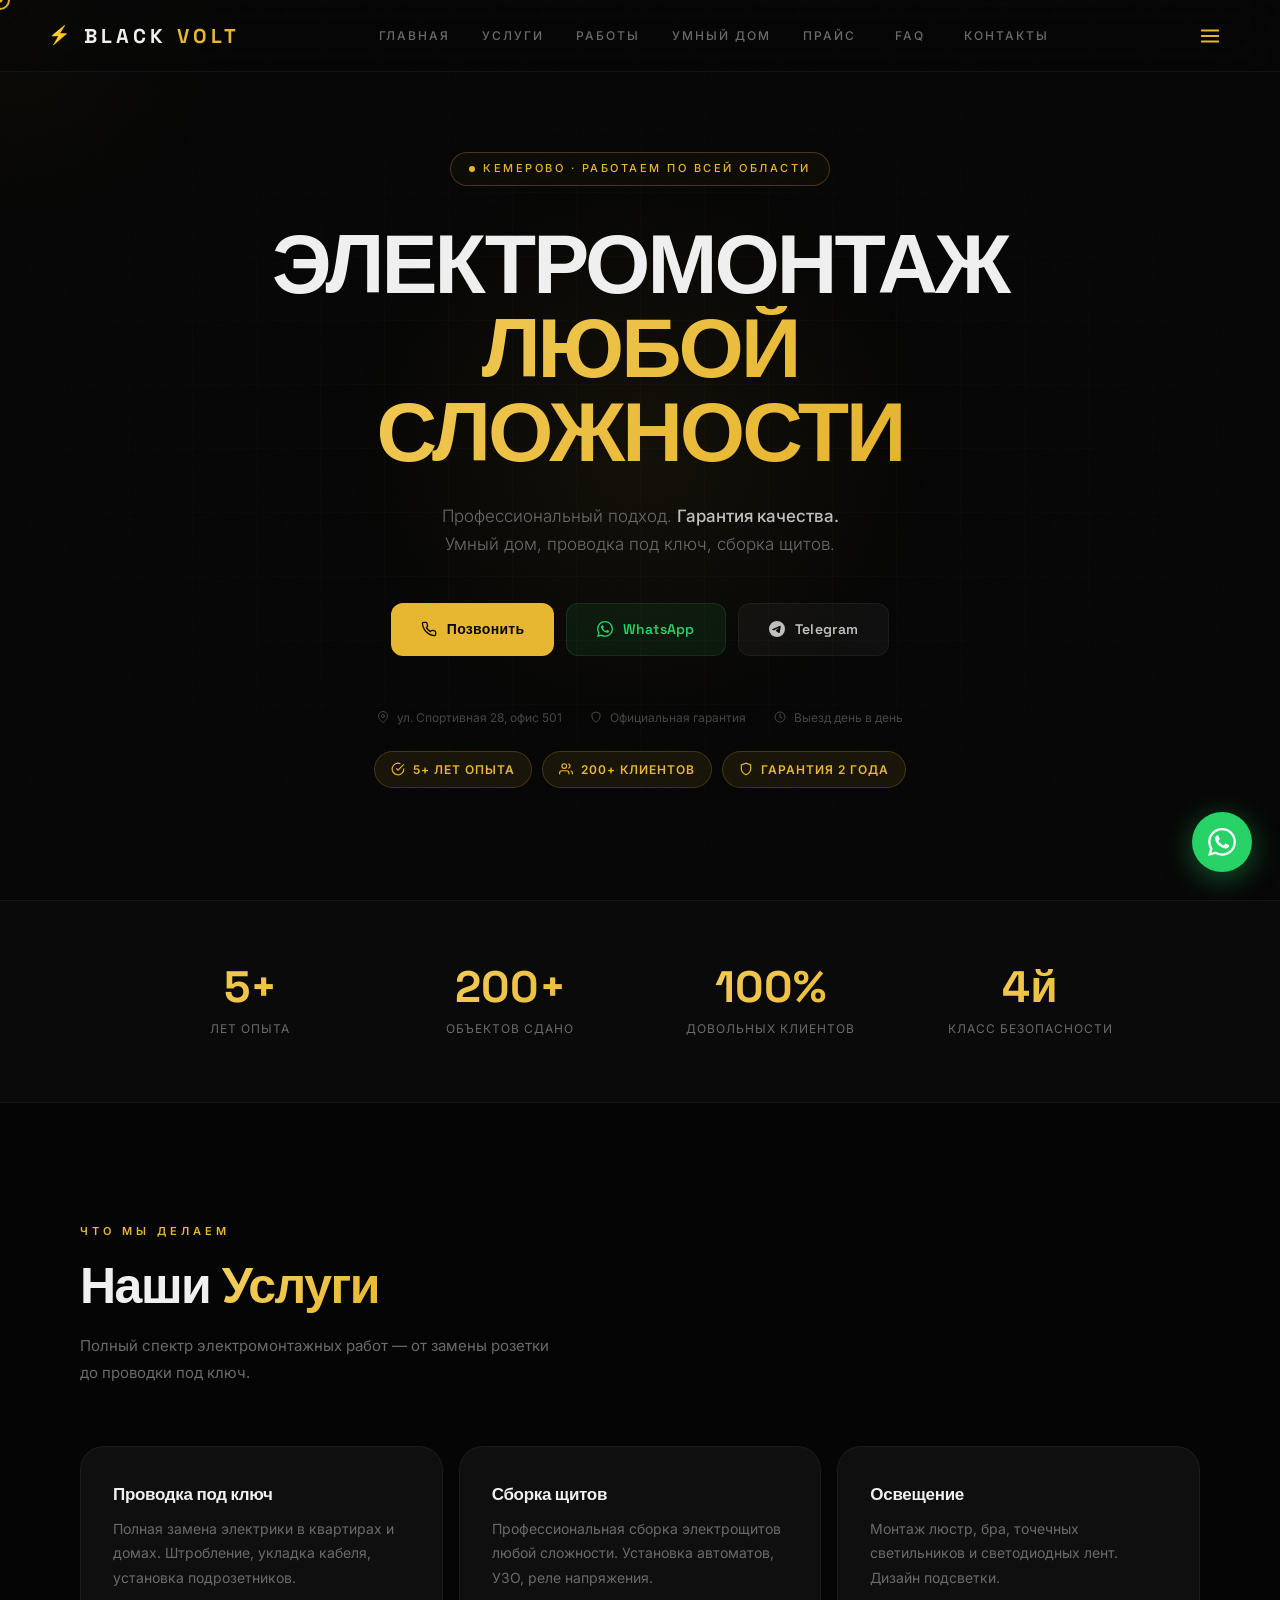
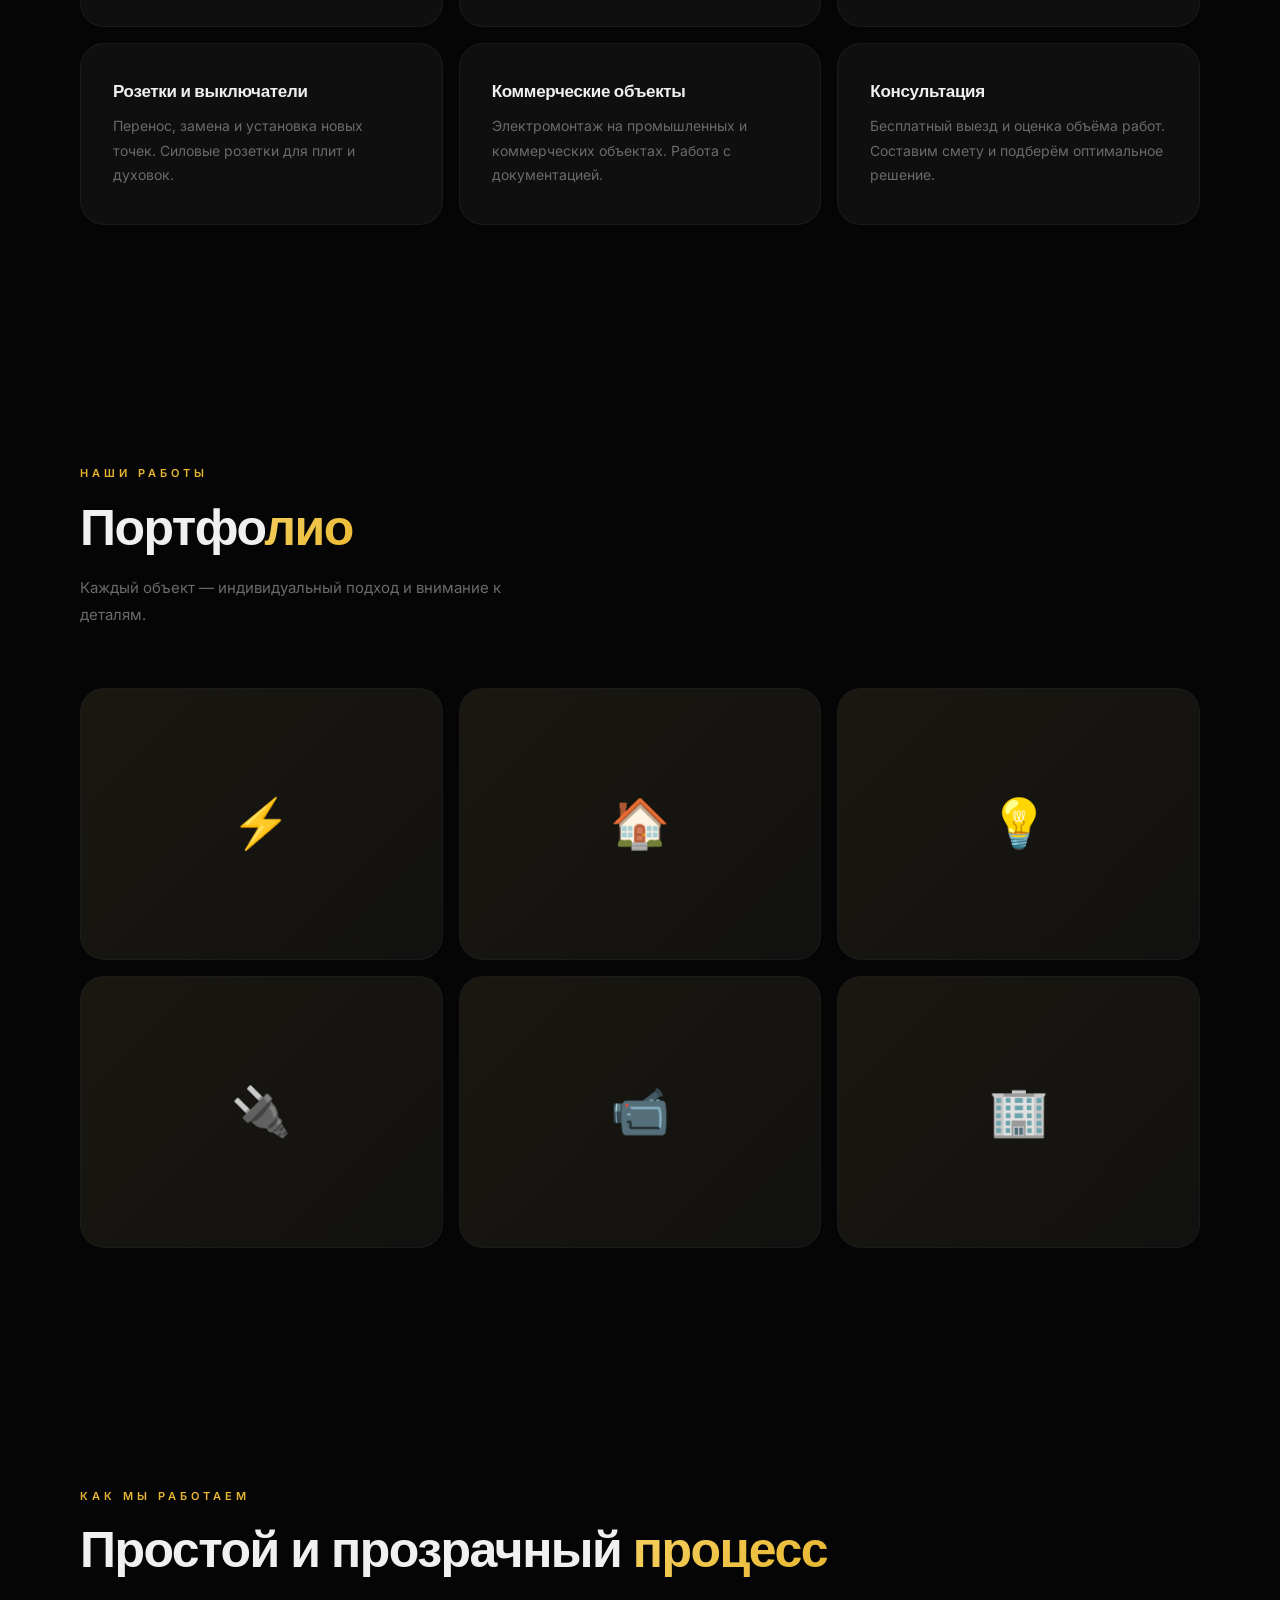
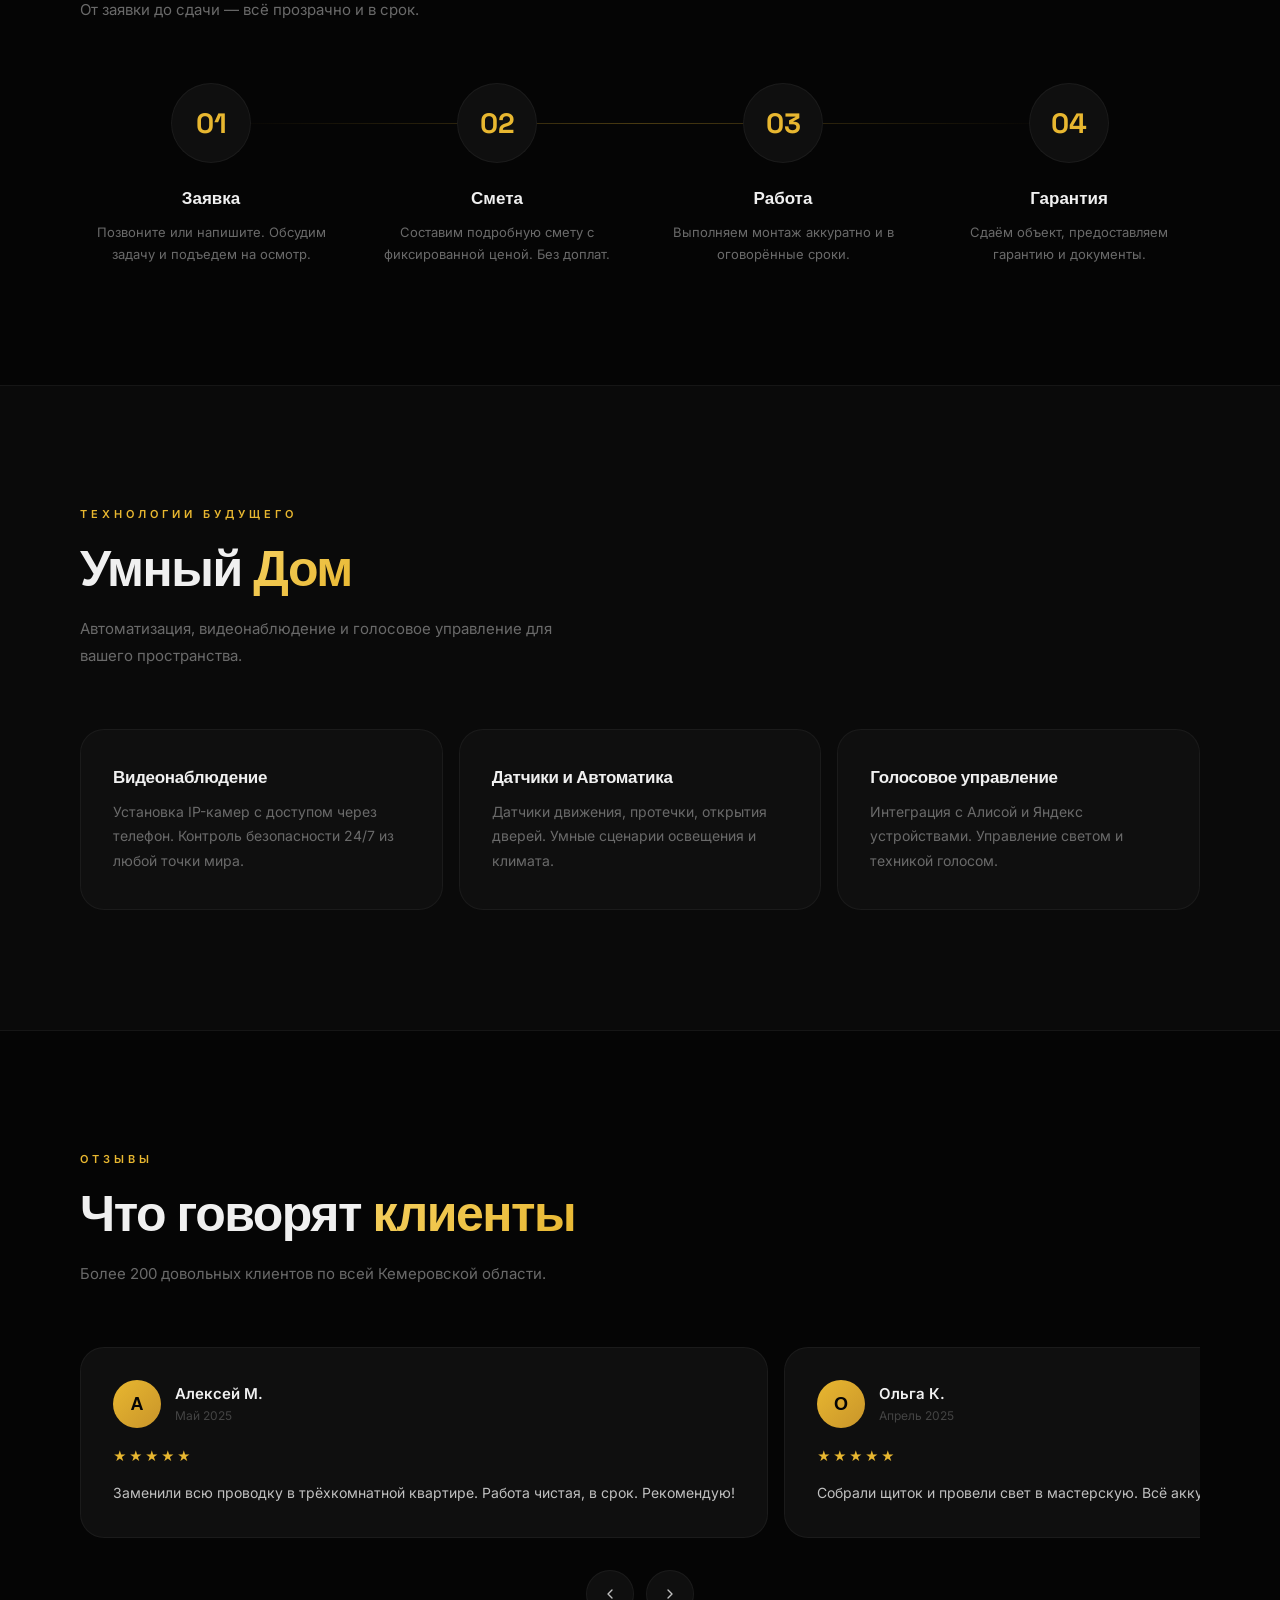
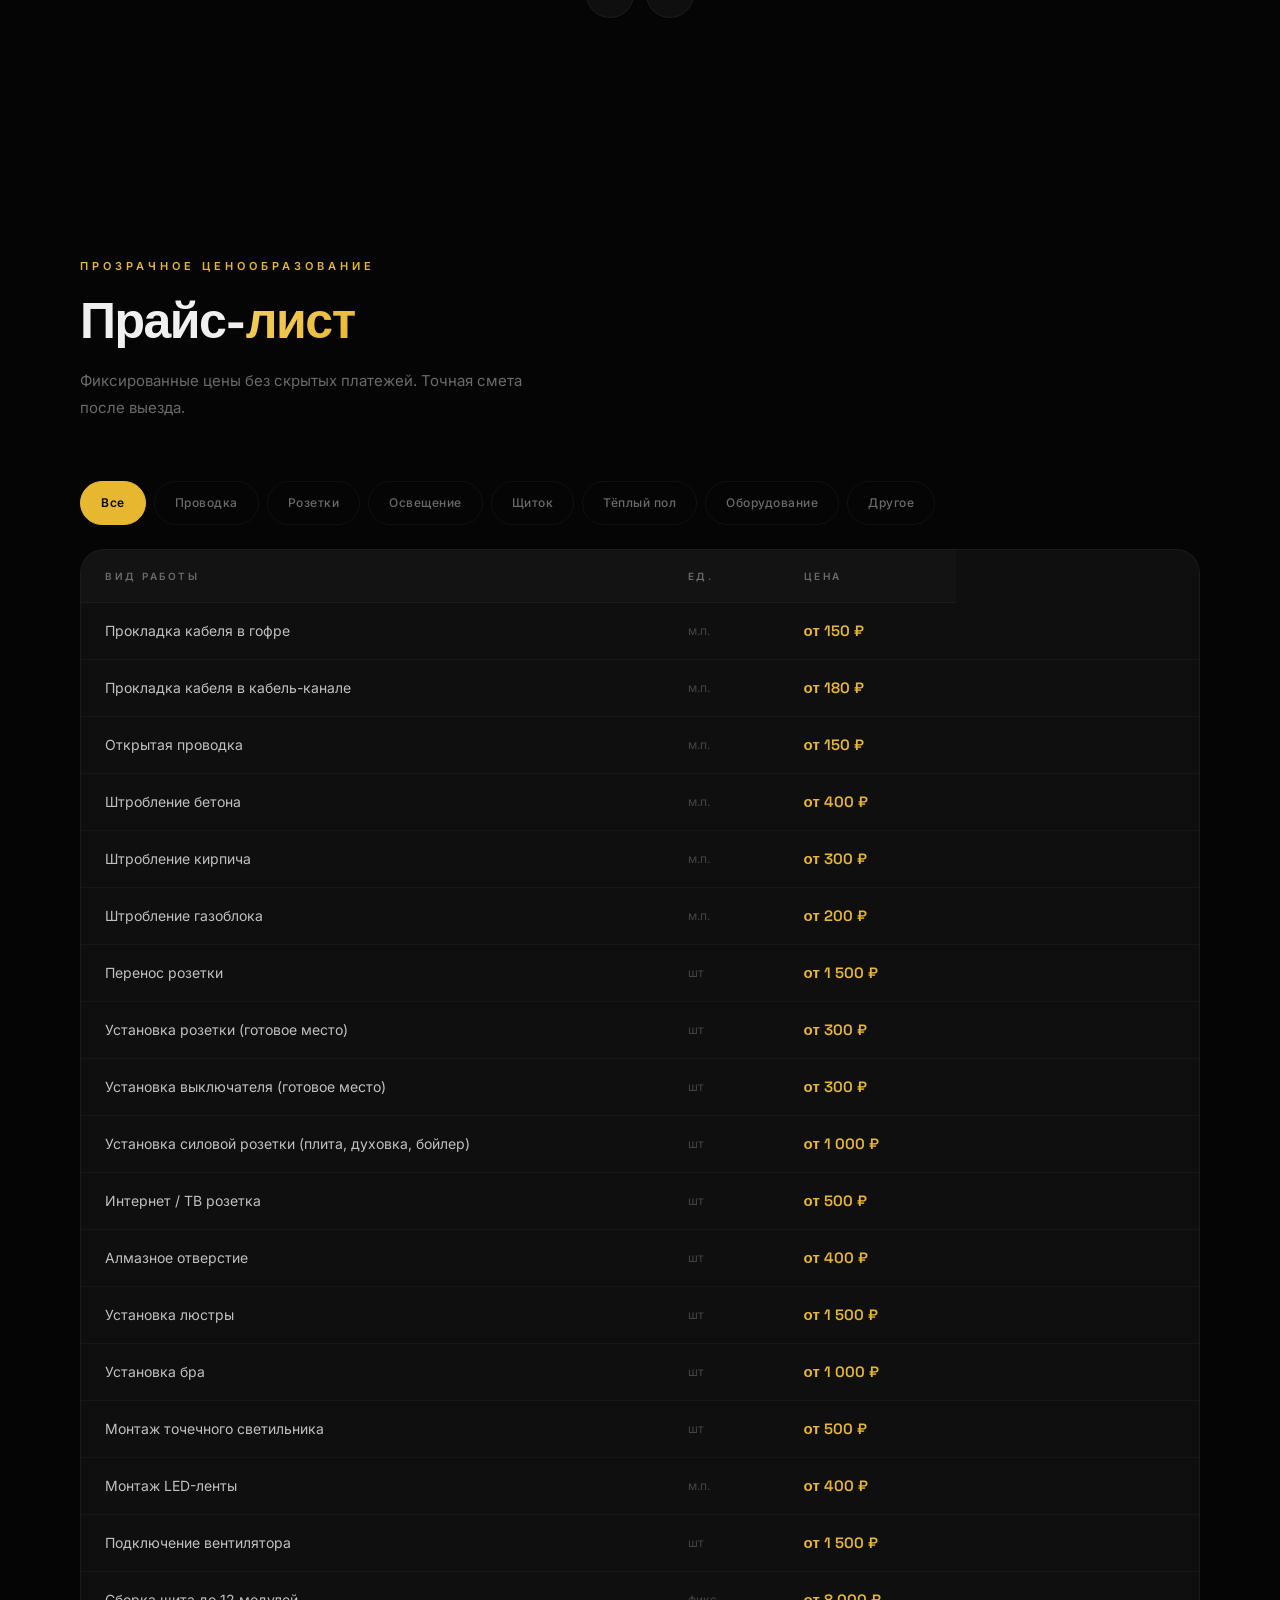
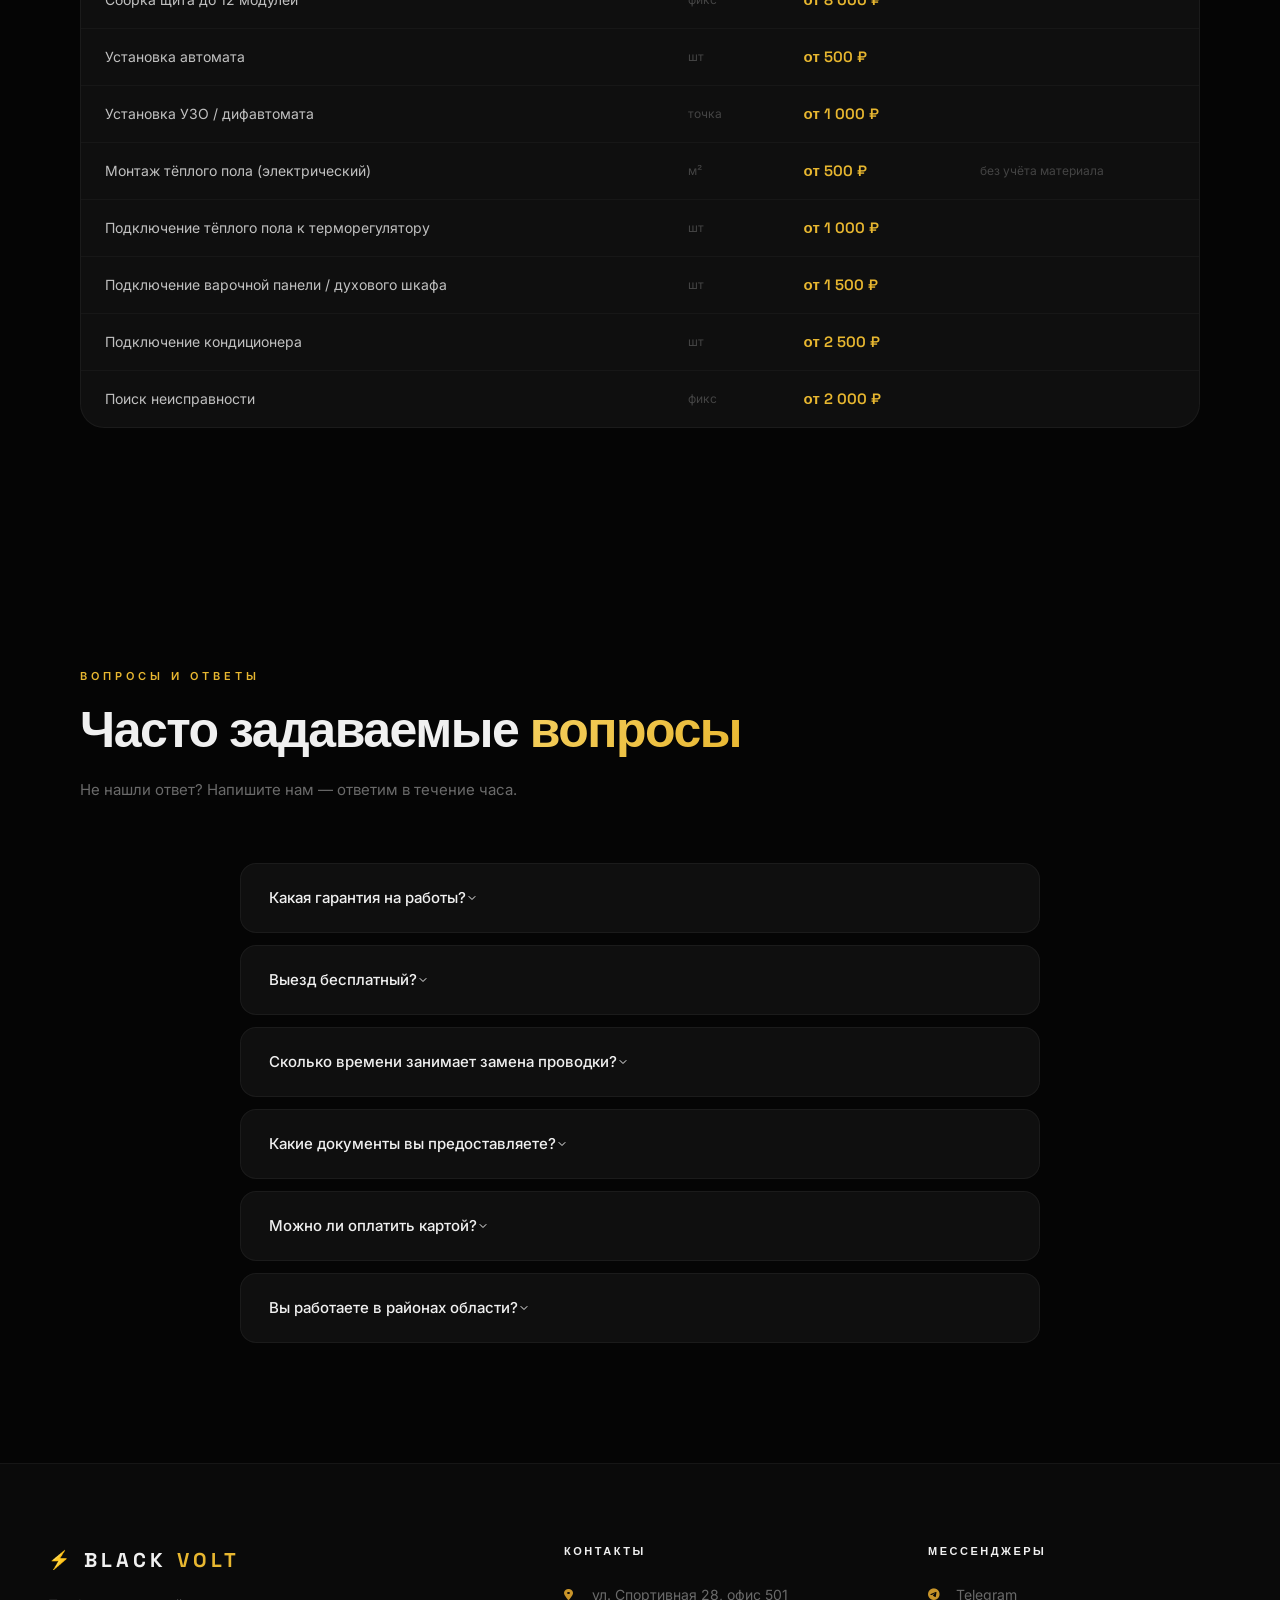
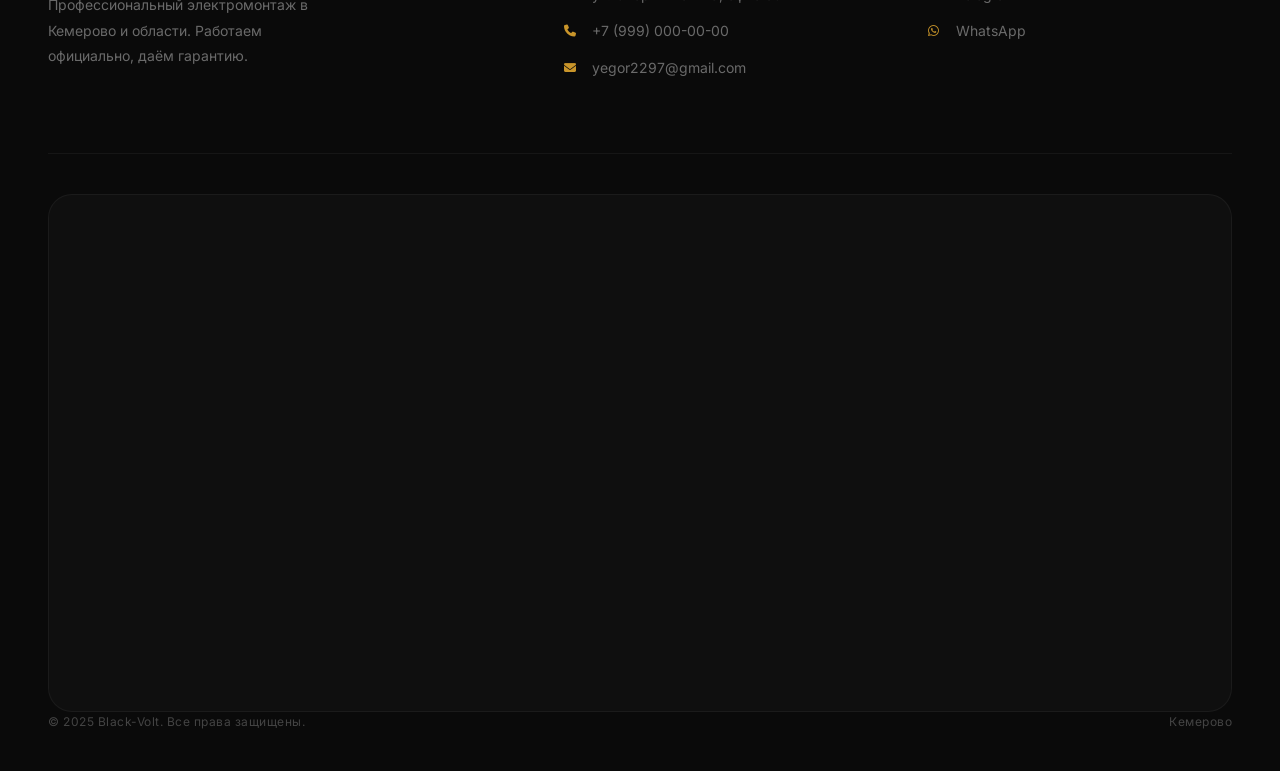
==== commit 24d07a55: "feat: apply full UI/UX Pro Max design system - a11y, SVG icons, keyboard nav, touch targets, reduced" ====
--- a/index.html
+++ b/index.html
@@ -54,24 +54,61 @@
     overflow-x: hidden;
     -webkit-font-smoothing: antialiased;
     -moz-osx-font-smoothing: grayscale;
+    font-size: 16px;
+    line-height: 1.6;
   }
 
   h1, h2, h3, h4 { font-family: 'Space Grotesk', sans-serif; color: var(--white); }
-  a { text-decoration: none; color: inherit; }
+  h1 { line-height: 1.0; }
+  h2 { line-height: 1.1; }
+  h3 { line-height: 1.3; }
+  h4 { line-height: 1.4; }
+  a { text-decoration: none; color: inherit; cursor: pointer; }
   ul { list-style: none; }
   ::selection { background: rgba(232,183,48,0.3); color: #fff; }
 
-  body.loading { overflow: hidden; }
-  body.loading::before {
-    content: '';
-    position: fixed;
-    inset: 0;
-    background: var(--black);
-    z-index: 9999;
-    animation: pageReveal 0.6s var(--ease) 0.2s forwards;
-  }
-  @keyframes pageReveal {
-    to { opacity: 0; pointer-events: none; }
+  /* ===== SKIP LINK (A11y) ===== */
+  .skip-link {
+    position: absolute;
+    top: -100%;
+    left: 16px;
+    padding: 12px 24px;
+    background: var(--gold);
+    color: #050505;
+    font-weight: 600;
+    font-size: 14px;
+    border-radius: 8px;
+    z-index: 99999;
+    transition: top 0.3s var(--ease);
+  }
+  .skip-link:focus {
+    top: 16px;
+  }
+
+  /* ===== FOCUS STATES (A11y) ===== */
+  *:focus-visible {
+    outline: 2px solid var(--gold);
+    outline-offset: 3px;
+    border-radius: 4px;
+  }
+
+  /* ===== PREFERS REDUCED MOTION ===== */
+  @media (prefers-reduced-motion: reduce) {
+    *, *::before, *::after {
+      animation-duration: 0.01ms !important;
+      animation-iteration-count: 1 !important;
+      transition-duration: 0.01ms !important;
+      scroll-behavior: auto !important;
+    }
+    .hero-glow { animation: none; }
+    .particle { animation: none; opacity: 0.3; }
+    .logo-bolt { animation: none; }
+    .hero-badge-dot { animation: none; }
+    .hero h1 .line2 { animation: none; }
+    .hero-badge { animation: none; opacity: 1; transform: none; }
+    .hero-sub { animation: none; opacity: 1; transform: none; }
+    .cta-group { animation: none; opacity: 1; transform: none; }
+    .hero-meta { animation: none; opacity: 1; transform: none; }
   }
 
   /* ===== CURSOR GLOW ===== */
@@ -1315,10 +1352,111 @@
   .glow-hover:hover {
     box-shadow: 0 0 30px rgba(232,183,48,0.1), 0 20px 50px rgba(0,0,0,0.3);
   }
+
+  /* ===== TOUCH TARGET MIN 44x44px (A11y) ===== */
+  nav a, .btn, .price-tab, .faq-q, .reviews-nav button, .burger,
+  .floating-wa, .back-to-top {
+    min-height: 44px;
+    min-width: 44px;
+    display: inline-flex;
+    align-items: center;
+    justify-content: center;
+  }
+
+  /* ===== TOUCH-FRIENDLY INPUTS ===== */
+  input, select, textarea {
+    min-height: 44px;
+    font-size: 16px;
+  }
+
+  /* ===== LOADING SKELETON ===== */
+  .skeleton {
+    background: linear-gradient(90deg, var(--card) 25%, var(--card-hover) 50%, var(--card) 75%);
+    background-size: 200% 100%;
+    animation: shimmer 1.5s infinite;
+    border-radius: var(--radius);
+  }
+  @keyframes shimmer {
+    0% { background-position: 200% 0; }
+    100% { background-position: -200% 0; }
+  }
+
+  /* ===== BADGE / CERTIFICATION ===== */
+  .trust-badge {
+    display: inline-flex;
+    align-items: center;
+    gap: 8px;
+    padding: 8px 16px;
+    border-radius: 100px;
+    font-size: 12px;
+    font-weight: 600;
+    letter-spacing: 1px;
+    text-transform: uppercase;
+    background: rgba(232,183,48,0.08);
+    border: 1px solid rgba(232,183,48,0.2);
+    color: var(--gold);
+    transition: all 0.3s var(--ease);
+  }
+  .trust-badge:hover {
+    background: rgba(232,183,48,0.15);
+    border-color: rgba(232,183,48,0.4);
+    transform: translateY(-2px);
+  }
+
+  /* ===== METRIC CARD ===== */
+  .metric-card {
+    background: var(--card);
+    border: 1px solid var(--border);
+    border-radius: var(--radius);
+    padding: 24px;
+    text-align: center;
+    transition: all 0.3s var(--ease);
+    position: relative;
+    overflow: hidden;
+  }
+  .metric-card::before {
+    content: '';
+    position: absolute;
+    top: 0;
+    left: 0;
+    right: 0;
+    height: 2px;
+    background: var(--gold);
+    transform: scaleX(0);
+    transition: transform 0.4s var(--ease);
+  }
+  .metric-card:hover::before {
+    transform: scaleX(1);
+  }
+  .metric-card:hover {
+    border-color: var(--border-hover);
+    transform: translateY(-4px);
+  }
+
+  /* ===== BEFORE/AFTER COMPARISON ===== */
+  .comparison-grid {
+    display: grid;
+    grid-template-columns: 1fr 1fr;
+    gap: 2px;
+    border-radius: var(--radius);
+    overflow: hidden;
+  }
+  .comparison-grid > div {
+    padding: 32px;
+    background: var(--card);
+  }
+  .comparison-grid .before { border-right: 2px solid rgba(255,68,68,0.3); }
+  .comparison-grid .after { border-left: 2px solid rgba(68,255,136,0.3); }
+
+  /* ===== Z-INDEX SCALE ===== */
+  /* z-0: base, z-1: cards, z-10: header, z-20: modals, z-40: overlays, z-100: cursor */
 </style>
 </head>
 <body class="loading">
 
+<!-- SKIP LINK (A11y) -->
+<a href="#home" class="skip-link">Перейти к основному контенту</a>
+
 <!-- SCROLL PROGRESS -->
 <div class="scroll-progress" id="scrollProgress"></div>
 
@@ -1330,19 +1468,19 @@
 <div class="custom-cursor-dot" id="cursorDot"></div>
 
 <!-- FLOATING WHATSAPP -->
-<a href="https://wa.me/79990000000" target="_blank" class="floating-wa magnetic" aria-label="WhatsApp">
-  <i class="fab fa-whatsapp"></i>
+<a href="https://wa.me/79990000000" target="_blank" rel="noopener noreferrer" class="floating-wa magnetic" aria-label="Написать в WhatsApp">
+  <svg width="28" height="28" viewBox="0 0 24 24" fill="currentColor"><path d="M17.472 14.382c-.297-.149-1.758-.867-2.03-.967-.273-.099-.471-.148-.67.15-.197.297-.767.966-.94 1.164-.173.199-.347.223-.644.075-.297-.15-1.255-.463-2.39-1.475-.883-.788-1.48-1.761-1.653-2.059-.173-.297-.018-.458.13-.606.134-.133.298-.347.446-.52.149-.174.198-.298.298-.497.099-.198.05-.371-.025-.52-.075-.149-.669-1.612-.916-2.207-.242-.579-.487-.5-.669-.51-.173-.008-.371-.01-.57-.01-.198 0-.52.074-.792.372-.272.297-1.04 1.016-1.04 2.479 0 1.462 1.065 2.875 1.213 3.074.149.198 2.096 3.2 5.077 4.487.709.306 1.262.489 1.694.625.712.227 1.36.195 1.871.118.571-.085 1.758-.719 2.006-1.413.248-.694.248-1.289.173-1.413-.074-.124-.272-.198-.57-.347m-5.421 7.403h-.004a9.87 9.87 0 01-5.031-1.378l-.361-.214-3.741.982.998-3.648-.235-.374a9.86 9.86 0 01-1.51-5.26c.001-5.45 4.436-9.884 9.888-9.884 2.64 0 5.122 1.03 6.988 2.898a9.825 9.825 0 012.893 6.994c-.003 5.45-4.437 9.884-9.885 9.884m8.413-18.297A11.815 11.815 0 0012.05 0C5.495 0 .16 5.335.157 11.892c0 2.096.547 4.142 1.588 5.945L.057 24l6.305-1.654a11.882 11.882 0 005.683 1.448h.005c6.554 0 11.89-5.335 11.893-11.893a11.821 11.821 0 00-3.48-8.413z"/></svg>
 </a>
 
 <!-- BACK TO TOP -->
 <button class="back-to-top" id="backToTop" aria-label="Наверх">
-  <i class="fas fa-arrow-up"></i>
+  <svg width="16" height="16" viewBox="0 0 24 24" fill="none" stroke="currentColor" stroke-width="2.5" stroke-linecap="round" stroke-linejoin="round"><polyline points="18 15 12 9 6 15"></polyline></svg>
 </button>
 
 <div class="cursor-glow" id="cursorGlow"></div>
 
 <!-- HEADER -->
-<header id="header">
+<header id="header" role="banner">
   <div class="logo">
     <span class="logo-bolt">⚡</span>
     <span class="logo-black">BLACK</span><span class="logo-volt">VOLT</span>
@@ -1356,11 +1494,14 @@
     <a href="#faq">FAQ</a>
     <a href="#contacts">Контакты</a>
   </nav>
-  <div class="burger" id="burger"><i class="fas fa-bars"></i></div>
+  <div class="burger" id="burger" role="button" aria-label="Открыть меню" aria-expanded="false" tabindex="0">
+    <svg width="22" height="22" viewBox="0 0 24 24" fill="none" stroke="currentColor" stroke-width="2" stroke-linecap="round"><line x1="3" y1="12" x2="21" y2="12"></line><line x1="3" y1="6" x2="21" y2="6"></line><line x1="3" y1="18" x2="21" y2="18"></line></svg>
+  </div>
 </header>
 
 <!-- HERO -->
-<section id="home" class="hero">
+<main id="main-content">
+<section id="home" class="hero" role="main">
   <div class="hero-grid"></div>
   <div class="hero-glow"></div>
   <div class="particles" id="particles"></div>
@@ -1379,20 +1520,46 @@
       Умный дом, проводка под ключ, сборка щитов.
     </p>
     <div class="cta-group">
-      <a href="tel:+79990000000" class="btn btn-primary">
-        <i class="fas fa-phone-alt"></i> Позвонить
+      <a href="tel:+79990000000" class="btn btn-primary" aria-label="Позвонить по телефону">
+        <svg width="16" height="16" viewBox="0 0 24 24" fill="none" stroke="currentColor" stroke-width="2" stroke-linecap="round" stroke-linejoin="round"><path d="M22 16.92v3a2 2 0 0 1-2.18 2 19.79 19.79 0 0 1-8.63-3.07 19.5 19.5 0 0 1-6-6 19.79 19.79 0 0 1-3.07-8.67A2 2 0 0 1 4.11 2h3a2 2 0 0 1 2 1.72 12.84 12.84 0 0 0 .7 2.81 2 2 0 0 1-.45 2.11L8.09 9.91a16 16 0 0 0 6 6l1.27-1.27a2 2 0 0 1 2.11-.45 12.84 12.84 0 0 0 2.81.7A2 2 0 0 1 22 16.92z"></path></svg>
+        Позвонить
       </a>
-      <a href="https://wa.me/79990000000" target="_blank" class="btn btn-wa">
-        <i class="fab fa-whatsapp"></i> WhatsApp
+      <a href="https://wa.me/79990000000" target="_blank" rel="noopener noreferrer" class="btn btn-wa" aria-label="Написать в WhatsApp">
+        <svg width="16" height="16" viewBox="0 0 24 24" fill="currentColor"><path d="M17.472 14.382c-.297-.149-1.758-.867-2.03-.967-.273-.099-.471-.148-.67.15-.197.297-.767.966-.94 1.164-.173.199-.347.223-.644.075-.297-.15-1.255-.463-2.39-1.475-.883-.788-1.48-1.761-1.653-2.059-.173-.297-.018-.458.13-.606.134-.133.298-.347.446-.52.149-.174.198-.298.298-.497.099-.198.05-.371-.025-.52-.075-.149-.669-1.612-.916-2.207-.242-.579-.487-.5-.669-.51-.173-.008-.371-.01-.57-.01-.198 0-.52.074-.792.372-.272.297-1.04 1.016-1.04 2.479 0 1.462 1.065 2.875 1.213 3.074.149.198 2.096 3.2 5.077 4.487.709.306 1.262.489 1.694.625.712.227 1.36.195 1.871.118.571-.085 1.758-.719 2.006-1.413.248-.694.248-1.289.173-1.413-.074-.124-.272-.198-.57-.347m-5.421 7.403h-.004a9.87 9.87 0 01-5.031-1.378l-.361-.214-3.741.982.998-3.648-.235-.374a9.86 9.86 0 01-1.51-5.26c.001-5.45 4.436-9.884 9.888-9.884 2.64 0 5.122 1.03 6.988 2.898a9.825 9.825 0 012.893 6.994c-.003 5.45-4.437 9.884-9.885 9.884m8.413-18.297A11.815 11.815 0 0012.05 0C5.495 0 .16 5.335.157 11.892c0 2.096.547 4.142 1.588 5.945L.057 24l6.305-1.654a11.882 11.882 0 005.683 1.448h.005c6.554 0 11.89-5.335 11.893-11.893a11.821 11.821 0 00-3.48-8.413z"/></svg>
+        WhatsApp
       </a>
-      <a href="https://t.me/username" target="_blank" class="btn btn-ghost">
-        <i class="fab fa-telegram-plane"></i> Telegram
+      <a href="https://t.me/username" target="_blank" rel="noopener noreferrer" class="btn btn-ghost" aria-label="Написать в Telegram">
+        <svg width="16" height="16" viewBox="0 0 24 24" fill="currentColor"><path d="M11.944 0A12 12 0 0 0 0 12a12 12 0 0 0 12 12 12 12 0 0 0 12-12A12 12 0 0 0 12 0a12 12 0 0 0-.056 0zm4.962 7.224c.1-.002.321.023.465.14a.506.506 0 0 1 .171.325c.016.093.036.306.02.472-.18 1.898-.962 6.502-1.36 8.627-.168.9-.499 1.201-.82 1.23-.696.065-1.225-.46-1.9-.902-1.056-.693-1.653-1.124-2.678-1.8-1.185-.78-.417-1.21.258-1.91.177-.184 3.247-2.977 3.307-3.23.007-.032.014-.15-.056-.212s-.174-.041-.249-.024c-.106.024-1.793 1.14-5.061 3.345-.479.33-.913.49-1.302.48-.428-.008-1.252-.241-1.865-.44-.752-.245-1.349-.374-1.297-.789.027-.216.325-.437.893-.663 3.498-1.524 5.83-2.529 6.998-3.014 3.332-1.386 4.025-1.627 4.476-1.635z"/></svg>
+        Telegram
       </a>
     </div>
     <div class="hero-meta">
-      <span class="hero-meta-item"><i class="fas fa-map-marker-alt"></i> ул. Спортивная 28, офис 501</span>
-      <span class="hero-meta-item"><i class="fas fa-shield-alt"></i> Официальная гарантия</span>
-      <span class="hero-meta-item"><i class="fas fa-clock"></i> Выезд день в день</span>
+      <span class="hero-meta-item">
+        <svg width="12" height="12" viewBox="0 0 24 24" fill="none" stroke="currentColor" stroke-width="2"><path d="M21 10c0 7-9 13-9 13s-9-6-9-13a9 9 0 0 1 18 0z"></path><circle cx="12" cy="10" r="3"></circle></svg>
+        ул. Спортивная 28, офис 501
+      </span>
+      <span class="hero-meta-item">
+        <svg width="12" height="12" viewBox="0 0 24 24" fill="none" stroke="currentColor" stroke-width="2"><path d="M12 22s8-4 8-10V5l-8-3-8 3v7c0 6 8 10 8 10z"></path></svg>
+        Официальная гарантия
+      </span>
+      <span class="hero-meta-item">
+        <svg width="12" height="12" viewBox="0 0 24 24" fill="none" stroke="currentColor" stroke-width="2"><circle cx="12" cy="12" r="10"></circle><polyline points="12 6 12 12 16 14"></polyline></svg>
+        Выезд день в день
+      </span>
+    </div>
+    <div style="margin-top:24px;display:flex;gap:10px;justify-content:center;flex-wrap:wrap;">
+      <span class="trust-badge">
+        <svg width="14" height="14" viewBox="0 0 24 24" fill="none" stroke="currentColor" stroke-width="2"><path d="M22 11.08V12a10 10 0 1 1-5.93-9.14"></path><polyline points="22 4 12 14.01 9 11.01"></polyline></svg>
+        5+ лет опыта
+      </span>
+      <span class="trust-badge">
+        <svg width="14" height="14" viewBox="0 0 24 24" fill="none" stroke="currentColor" stroke-width="2"><path d="M17 21v-2a4 4 0 0 0-4-4H5a4 4 0 0 0-4 4v2"></path><circle cx="9" cy="7" r="4"></circle><path d="M23 21v-2a4 4 0 0 0-3-3.87"></path><path d="M16 3.13a4 4 0 0 1 0 7.75"></path></svg>
+        200+ клиентов
+      </span>
+      <span class="trust-badge">
+        <svg width="14" height="14" viewBox="0 0 24 24" fill="none" stroke="currentColor" stroke-width="2"><path d="M12 22s8-4 8-10V5l-8-3-8 3v7c0 6 8 10 8 10z"></path></svg>
+        Гарантия 2 года
+      </span>
     </div>
   </div>
 </section>
@@ -1643,8 +1810,12 @@
   </div>
 
   <div class="reviews-nav">
-    <button onclick="moveReviews(-1)"><i class="fas fa-arrow-left"></i></button>
-    <button onclick="moveReviews(1)"><i class="fas fa-arrow-right"></i></button>
+    <button onclick="moveReviews(-1)" aria-label="Предыдущий отзыв">
+      <svg width="16" height="16" viewBox="0 0 24 24" fill="none" stroke="currentColor" stroke-width="2" stroke-linecap="round" stroke-linejoin="round"><polyline points="15 18 9 12 15 6"></polyline></svg>
+    </button>
+    <button onclick="moveReviews(1)" aria-label="Следующий отзыв">
+      <svg width="16" height="16" viewBox="0 0 24 24" fill="none" stroke="currentColor" stroke-width="2" stroke-linecap="round" stroke-linejoin="round"><polyline points="9 18 15 12 9 6"></polyline></svg>
+    </button>
   </div>
 </section>
 
@@ -1723,34 +1894,35 @@
 
   <div class="faq-list">
     <div class="faq-item reveal">
-      <div class="faq-q">Какая гарантия на работы?<i class="fas fa-chevron-down"></i></div>
+      <div class="faq-q" role="button" tabindex="0" aria-expanded="false">Какая гарантия на работы?<svg width="12" height="12" viewBox="0 0 24 24" fill="none" stroke="currentColor" stroke-width="2" stroke-linecap="round" stroke-linejoin="round"><polyline points="6 9 12 15 18 9"></polyline></svg></div>
       <div class="faq-a"><div class="faq-a-inner">Предоставляем гарантию от 2 лет на все виды работ. Гарантийный талон и чек выдаются после сдачи объекта.</div></div>
     </div>
     <div class="faq-item reveal">
-      <div class="faq-q">Выезд бесплатный?<i class="fas fa-chevron-down"></i></div>
+      <div class="faq-q" role="button" tabindex="0" aria-expanded="false">Выезд бесплатный?<svg width="12" height="12" viewBox="0 0 24 24" fill="none" stroke="currentColor" stroke-width="2" stroke-linecap="round" stroke-linejoin="round"><polyline points="6 9 12 15 18 9"></polyline></svg></div>
       <div class="faq-a"><div class="faq-a-inner">Да, выезд и оценка работ бесплатны по Кемерово. При согласии на работу — стоимость включена в смету.</div></div>
     </div>
     <div class="faq-item reveal">
-      <div class="faq-q">Сколько времени занимает замена проводки?<i class="fas fa-chevron-down"></i></div>
+      <div class="faq-q" role="button" tabindex="0" aria-expanded="false">Сколько времени занимает замена проводки?<svg width="12" height="12" viewBox="0 0 24 24" fill="none" stroke="currentColor" stroke-width="2" stroke-linecap="round" stroke-linejoin="round"><polyline points="6 9 12 15 18 9"></polyline></svg></div>
       <div class="faq-a"><div class="faq-a-inner">Зависит от объёма. Однокомнатная квартира — 3-5 дней. Трёхкомнатная — 5-8 дней. Точные сроки после осмотра.</div></div>
     </div>
     <div class="faq-item reveal">
-      <div class="faq-q">Какие документы вы предоставляете?<i class="fas fa-chevron-down"></i></div>
+      <div class="faq-q" role="button" tabindex="0" aria-expanded="false">Какие документы вы предоставляете?<svg width="12" height="12" viewBox="0 0 24 24" fill="none" stroke="currentColor" stroke-width="2" stroke-linecap="round" stroke-linejoin="round"><polyline points="6 9 12 15 18 9"></polyline></svg></div>
       <div class="faq-a"><div class="faq-a-inner">Договор, смета, акт выполненных работ, гарантийный талон. Работаем официально.</div></div>
     </div>
     <div class="faq-item reveal">
-      <div class="faq-q">Можно ли оплатить картой?<i class="fas fa-chevron-down"></i></div>
+      <div class="faq-q" role="button" tabindex="0" aria-expanded="false">Можно ли оплатить картой?<svg width="12" height="12" viewBox="0 0 24 24" fill="none" stroke="currentColor" stroke-width="2" stroke-linecap="round" stroke-linejoin="round"><polyline points="6 9 12 15 18 9"></polyline></svg></div>
       <div class="faq-a"><div class="faq-a-inner">Да, принимаем наличные, переводы и оплату картой. Без предоплаты — оплата поэтапно или после сдачи.</div></div>
     </div>
     <div class="faq-item reveal">
-      <div class="faq-q">Вы работаете в районах области?<i class="fas fa-chevron-down"></i></div>
+      <div class="faq-q" role="button" tabindex="0" aria-expanded="false">Вы работаете в районах области?<svg width="12" height="12" viewBox="0 0 24 24" fill="none" stroke="currentColor" stroke-width="2" stroke-linecap="round" stroke-linejoin="round"><polyline points="6 9 12 15 18 9"></polyline></svg></div>
       <div class="faq-a"><div class="faq-a-inner">Да, работаем по всей Кемеровской области. Выезд в районы — по договорённости. Уточняйте по телефону.</div></div>
     </div>
   </div>
 </section>
 
 <!-- FOOTER -->
-<footer id="contacts">
+</main>
+<footer id="contacts" role="contentinfo">
   <div class="footer-inner">
     <div class="footer-top">
       <div class="footer-brand">
@@ -1850,20 +2022,27 @@
     header.classList.toggle('scrolled', window.scrollY > 40);
   });
 
-  // ===== BURGER MENU =====
+  // ===== BURGER MENU (Keyboard accessible) =====
   const burger = document.getElementById('burger');
   const nav = document.getElementById('nav');
-  burger.addEventListener('click', () => {
-    nav.classList.toggle('open');
-    burger.querySelector('i').classList.toggle('fa-bars');
-    burger.querySelector('i').classList.toggle('fa-times');
+  function toggleMenu() {
+    const isOpen = nav.classList.toggle('open');
+    burger.setAttribute('aria-expanded', isOpen);
+    burger.querySelector('svg').style.transform = isOpen ? 'rotate(90deg)' : '';
+  }
+  burger.addEventListener('click', toggleMenu);
+  burger.addEventListener('keydown', (e) => {
+    if (e.key === 'Enter' || e.key === ' ') {
+      e.preventDefault();
+      toggleMenu();
+    }
   });
 
   nav.querySelectorAll('a').forEach(a => {
     a.addEventListener('click', () => {
       nav.classList.remove('open');
-      burger.querySelector('i').classList.add('fa-bars');
-      burger.querySelector('i').classList.remove('fa-times');
+      burger.setAttribute('aria-expanded', 'false');
+      burger.querySelector('svg').style.transform = '';
     });
   });
 
@@ -1961,13 +2140,25 @@
     });
   });
 
-  // ===== FAQ ACCORDION =====
+  // ===== FAQ ACCORDION (Keyboard accessible) =====
   document.querySelectorAll('.faq-q').forEach(q => {
     q.addEventListener('click', () => {
       const item = q.parentElement;
       const wasActive = item.classList.contains('active');
-      document.querySelectorAll('.faq-item').forEach(i => i.classList.remove('active'));
-      if (!wasActive) item.classList.add('active');
+      document.querySelectorAll('.faq-item').forEach(i => {
+        i.classList.remove('active');
+        i.querySelector('.faq-q').setAttribute('aria-expanded', 'false');
+      });
+      if (!wasActive) {
+        item.classList.add('active');
+        q.setAttribute('aria-expanded', 'true');
+      }
+    });
+    q.addEventListener('keydown', (e) => {
+      if (e.key === 'Enter' || e.key === ' ') {
+        e.preventDefault();
+        q.click();
+      }
     });
   });
 
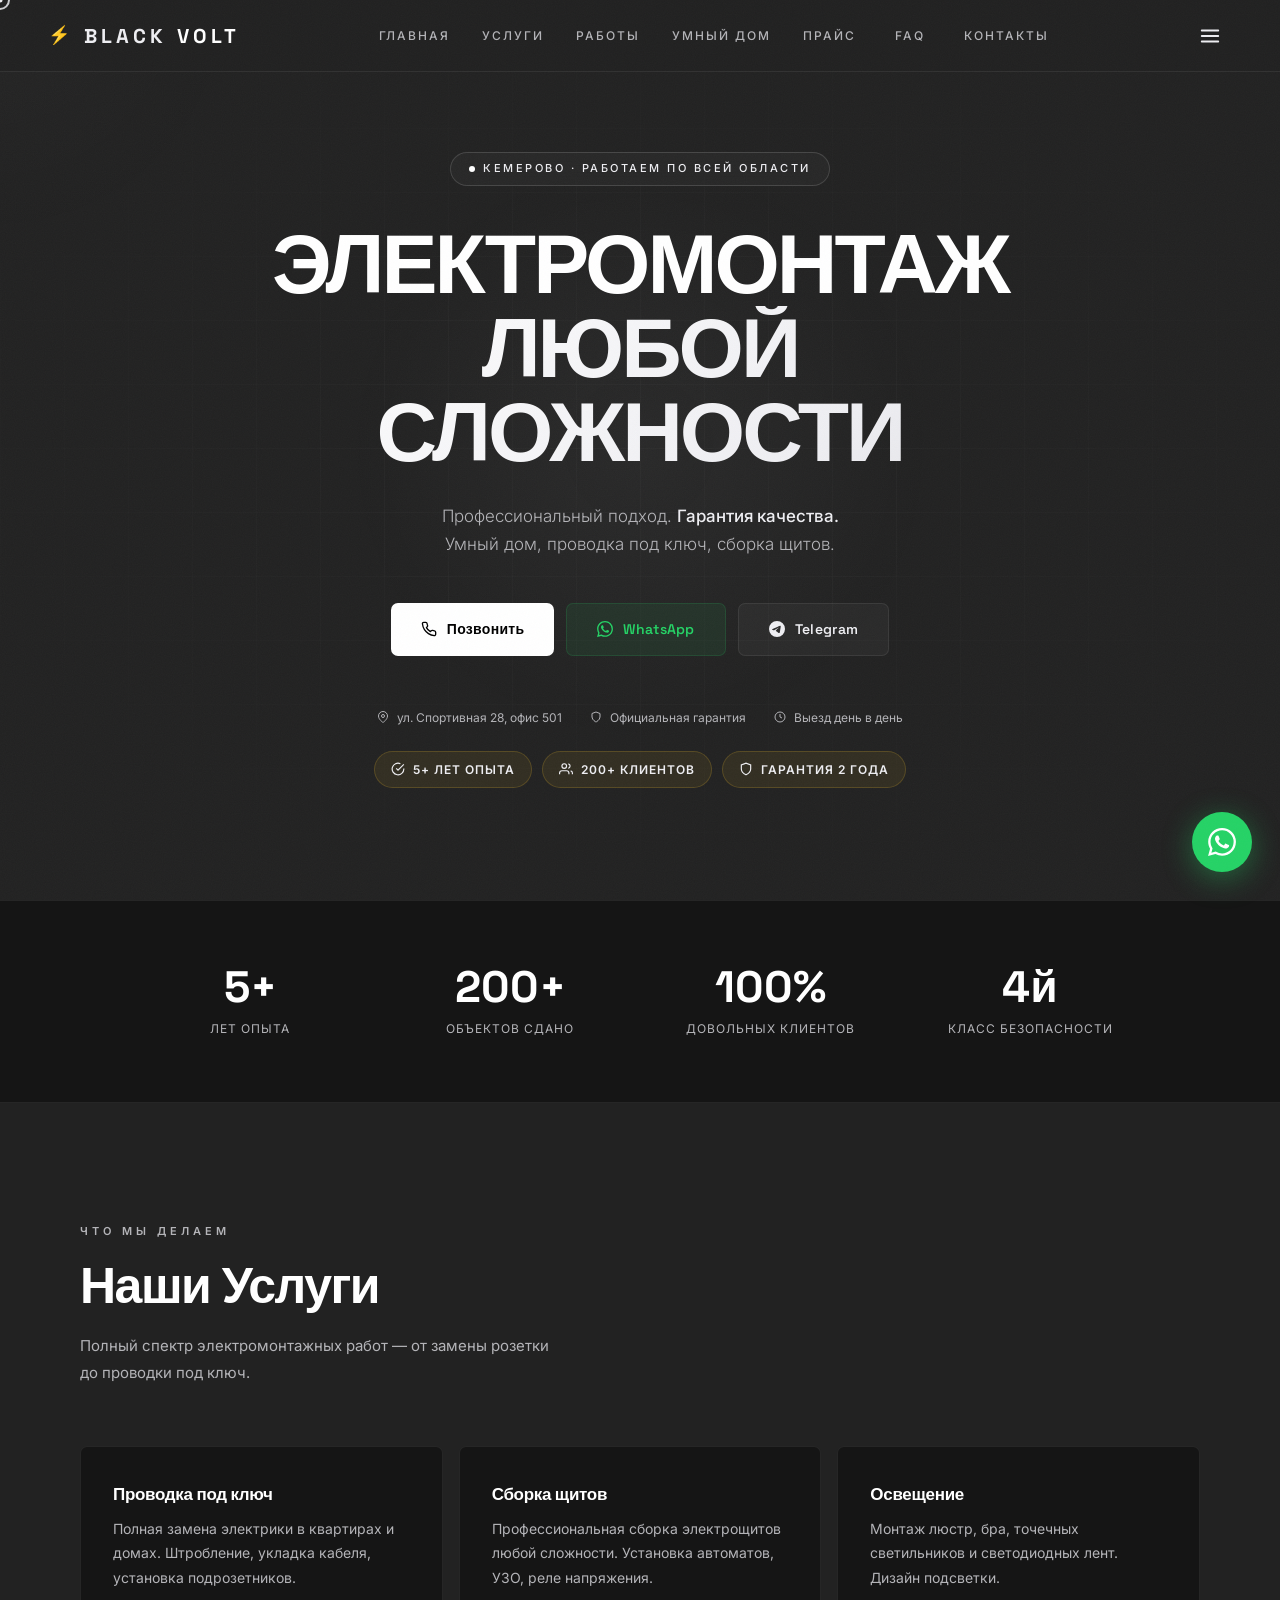
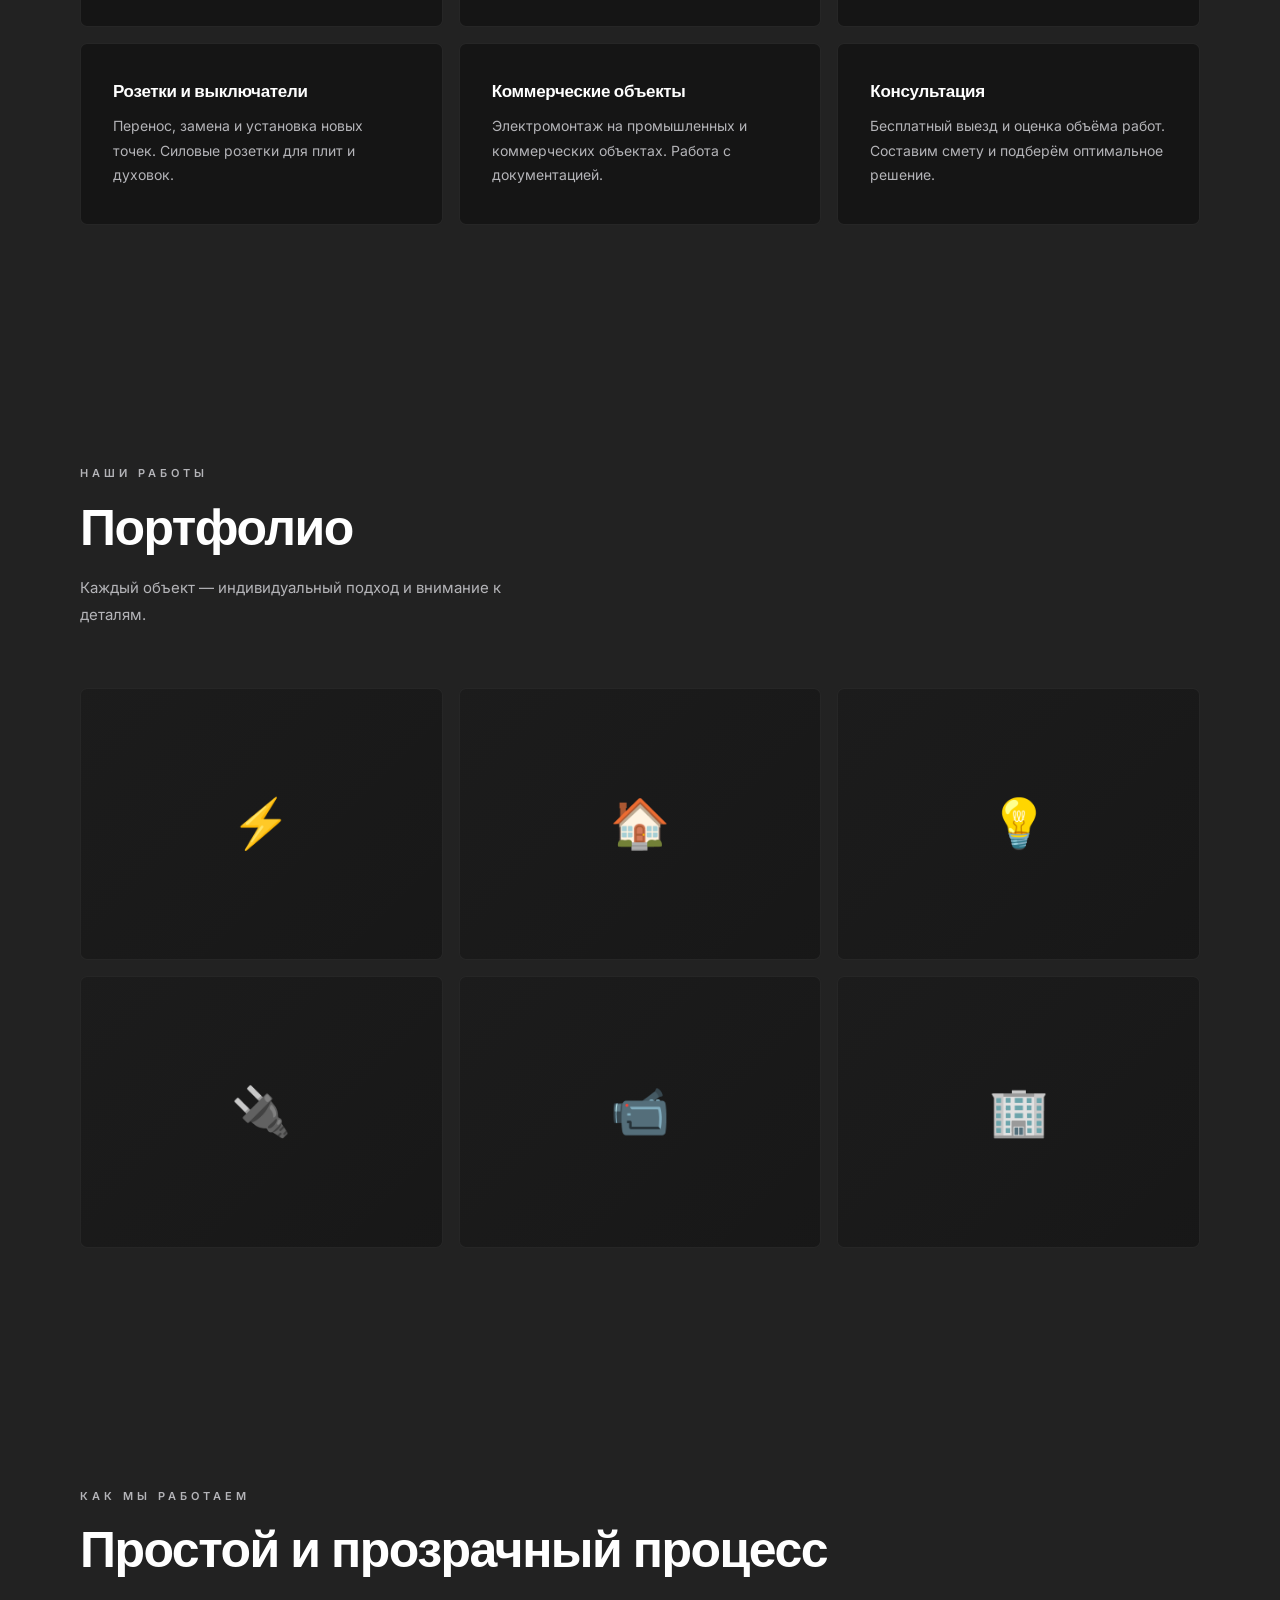
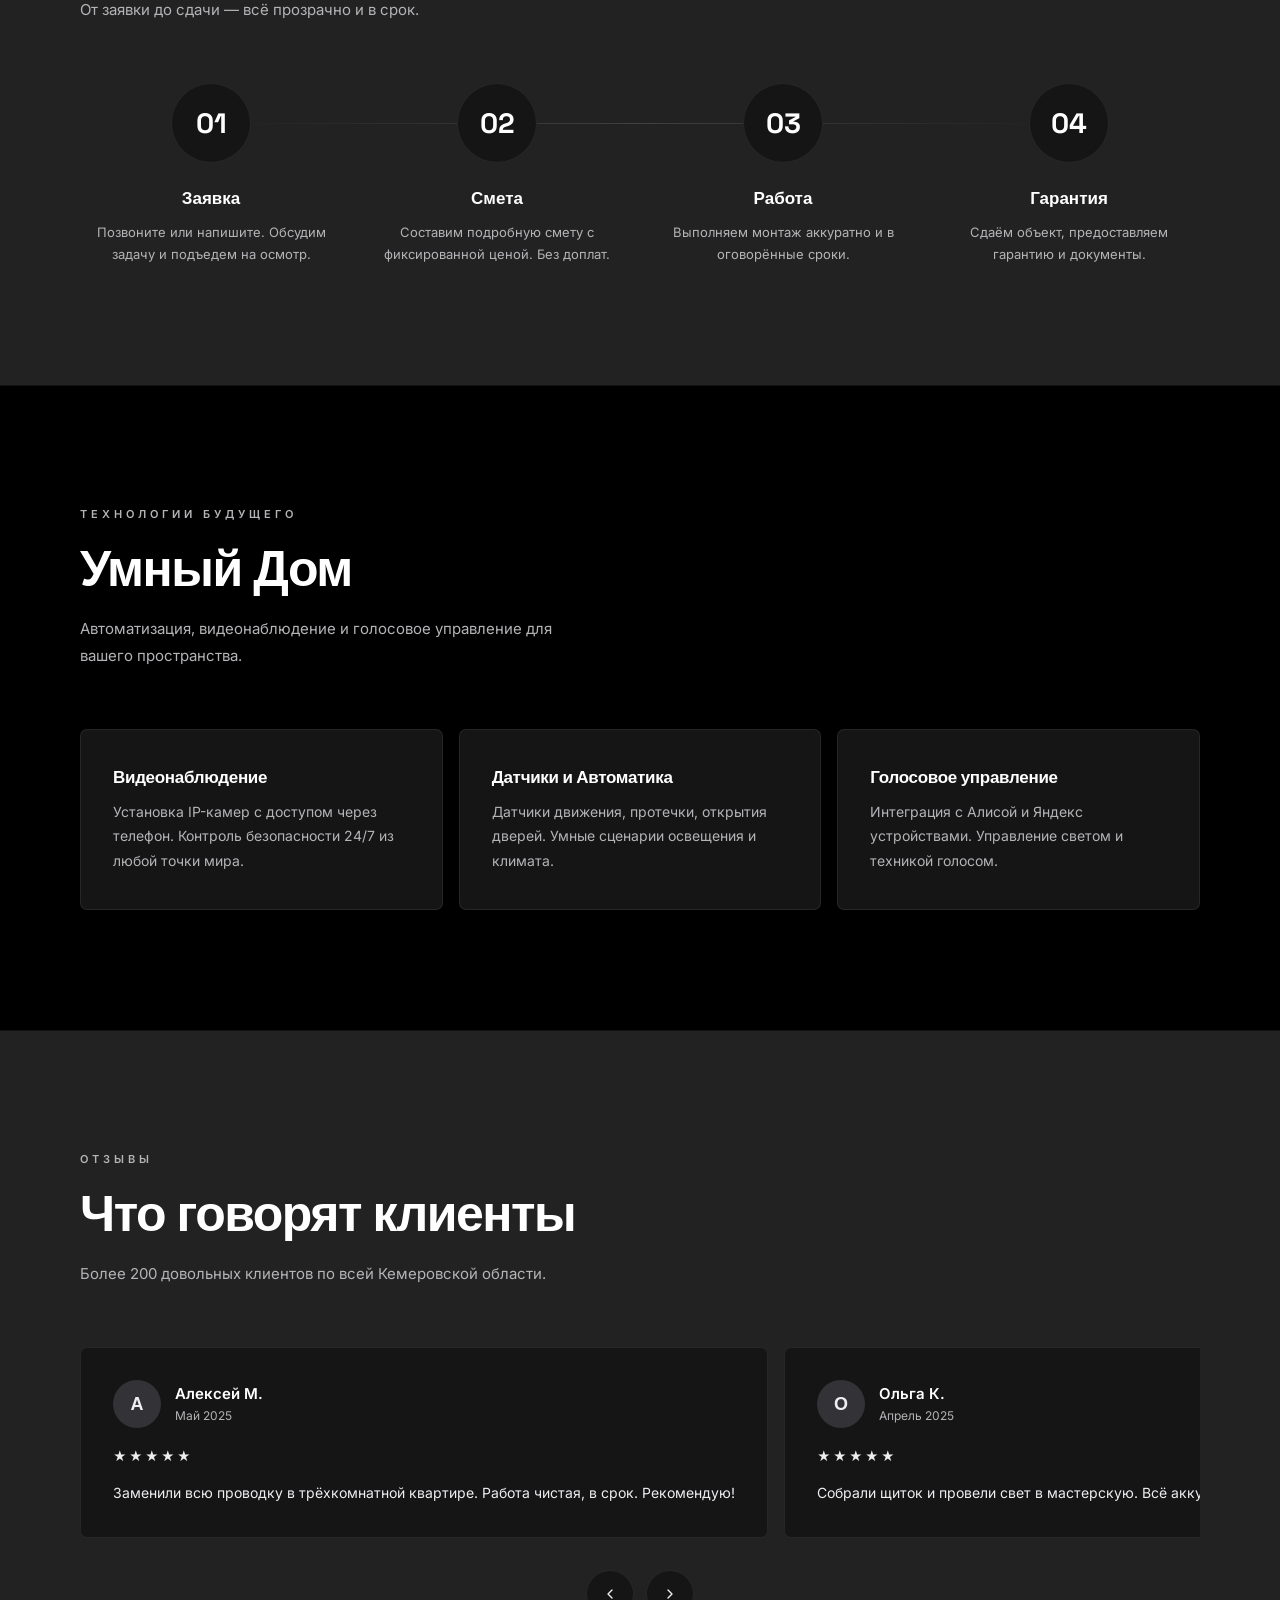
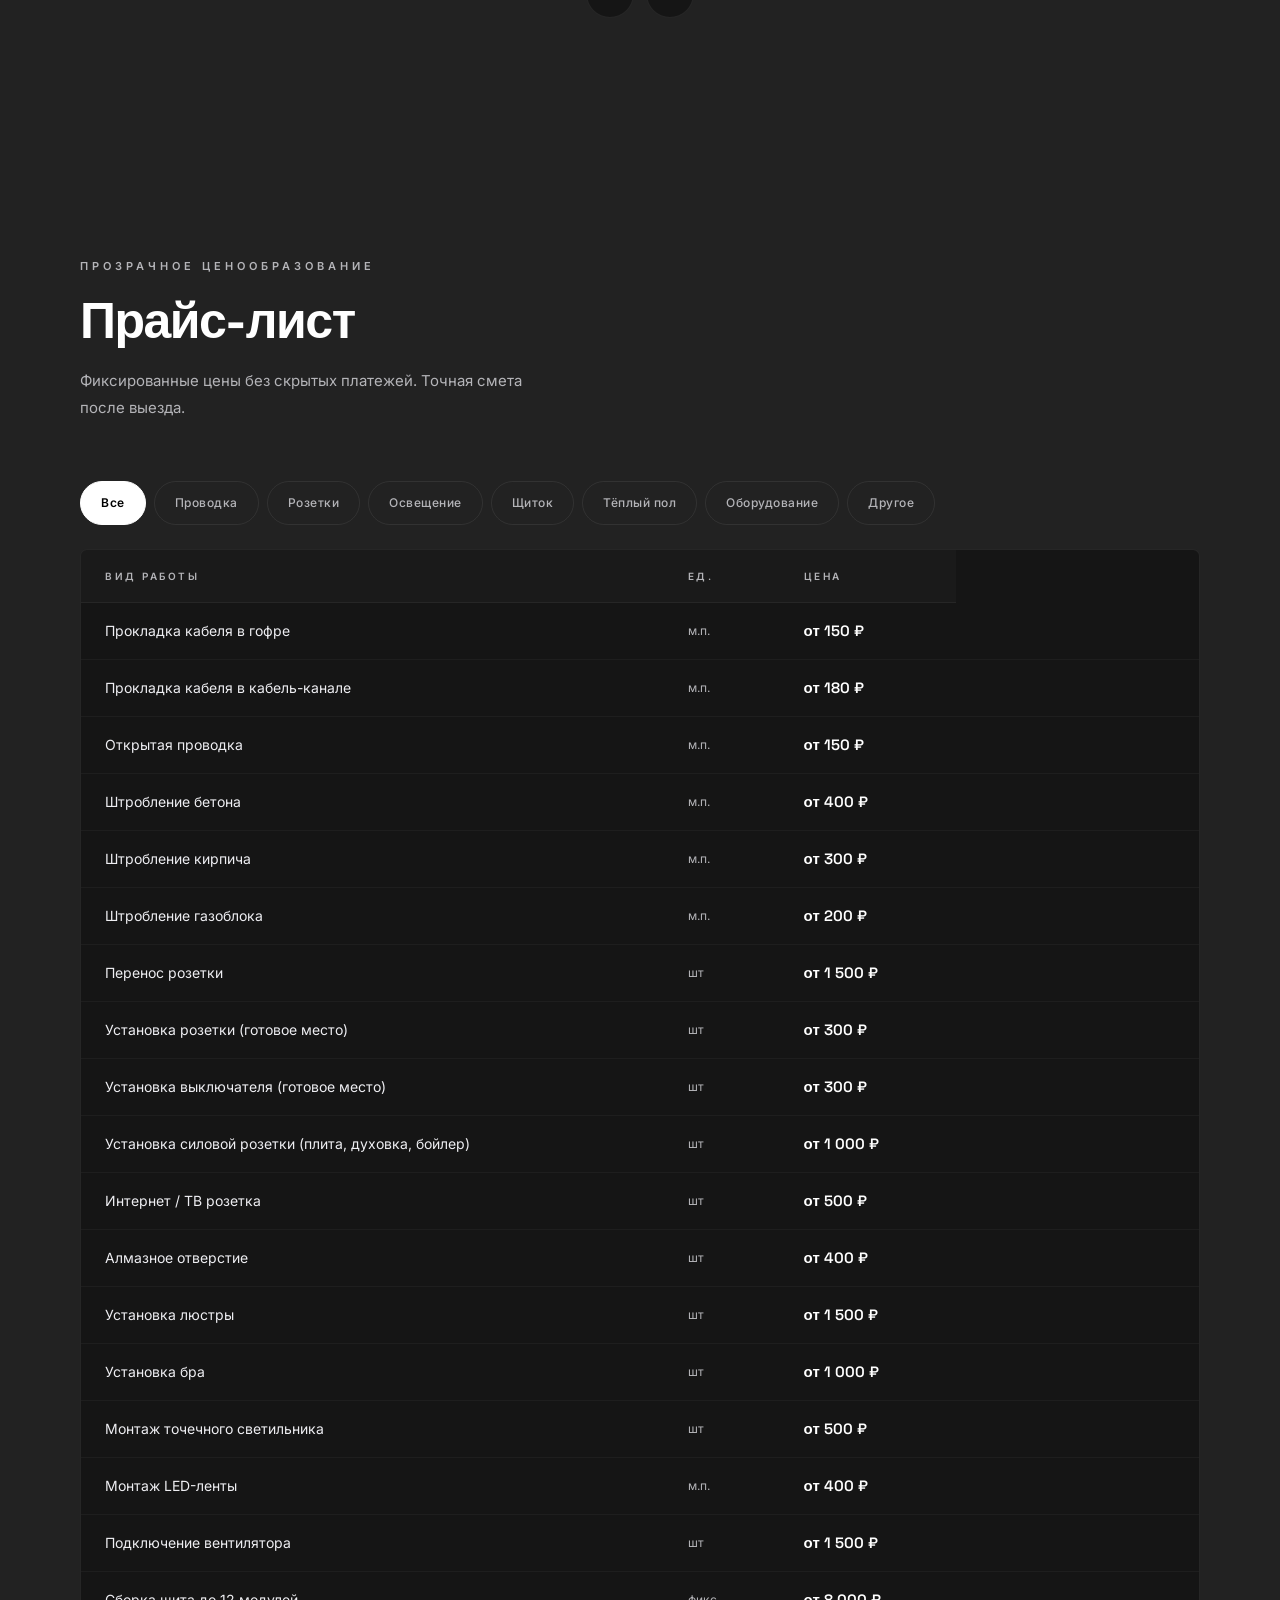
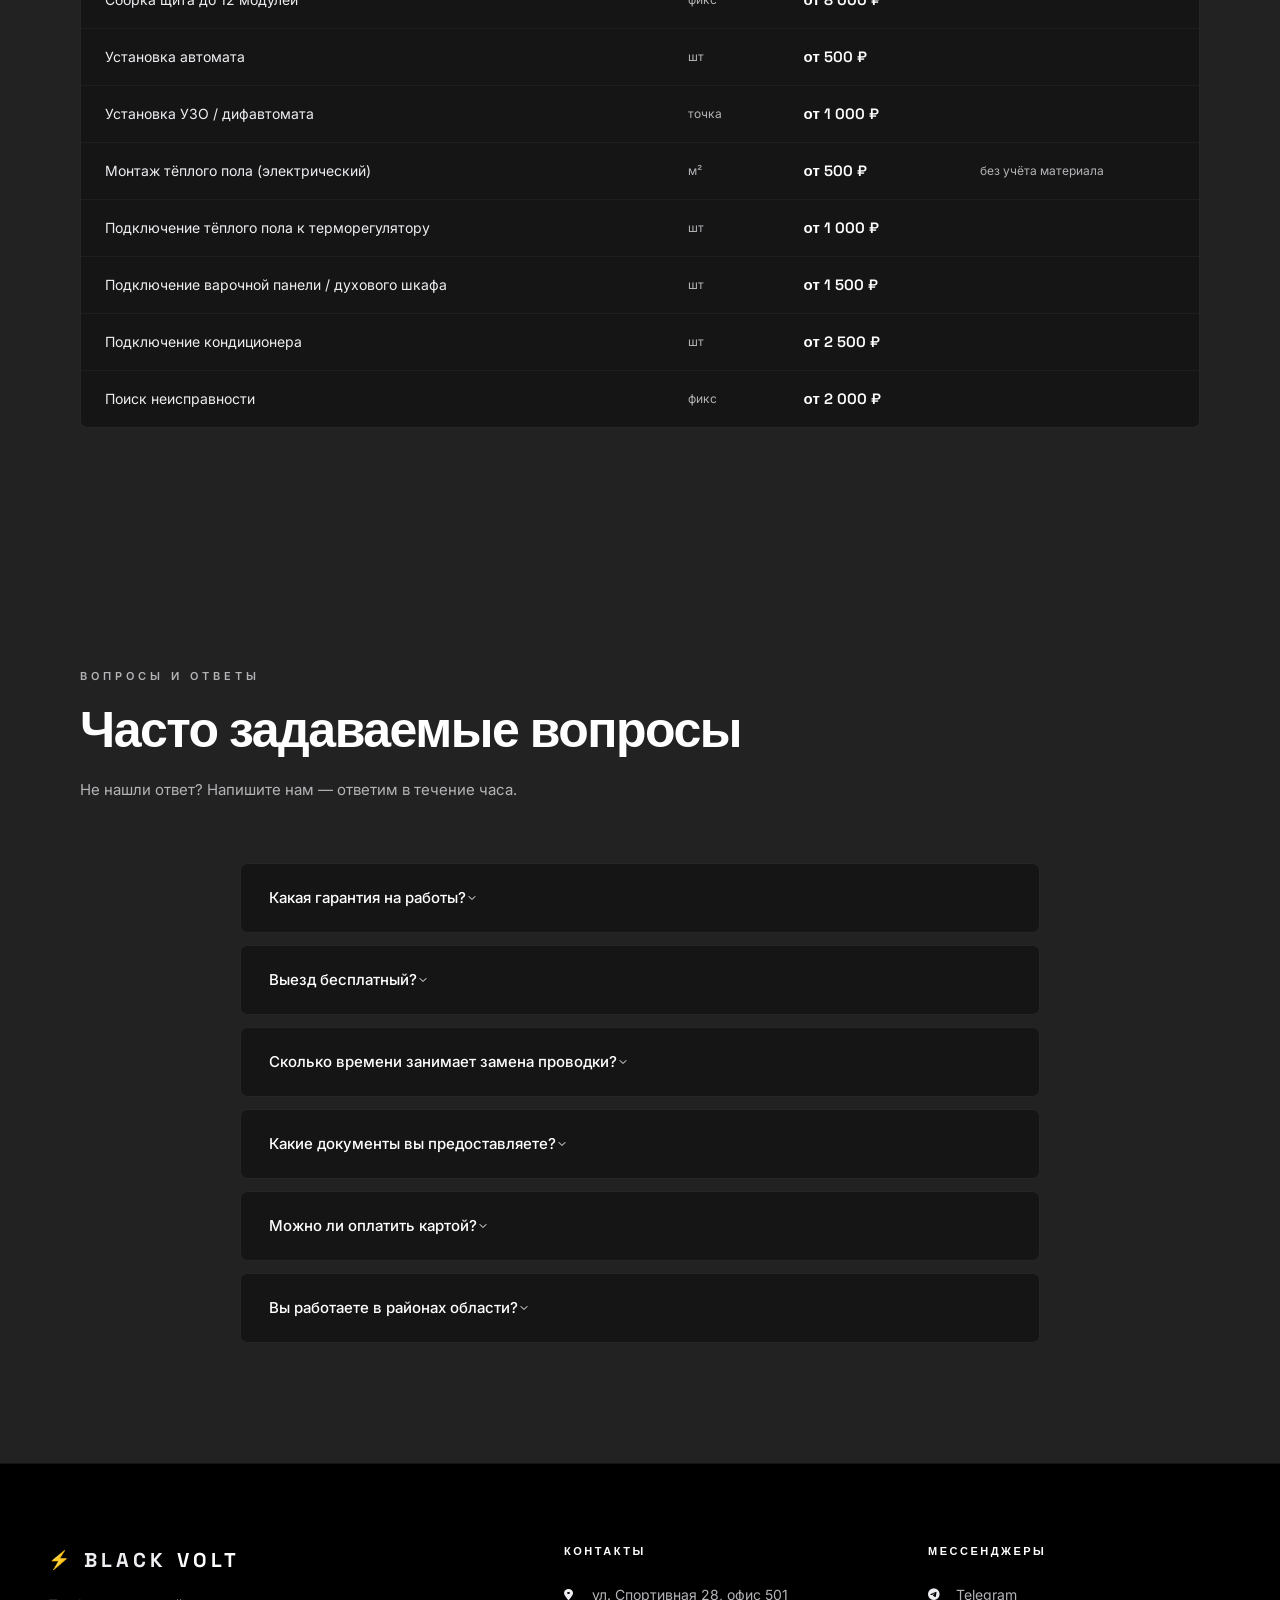
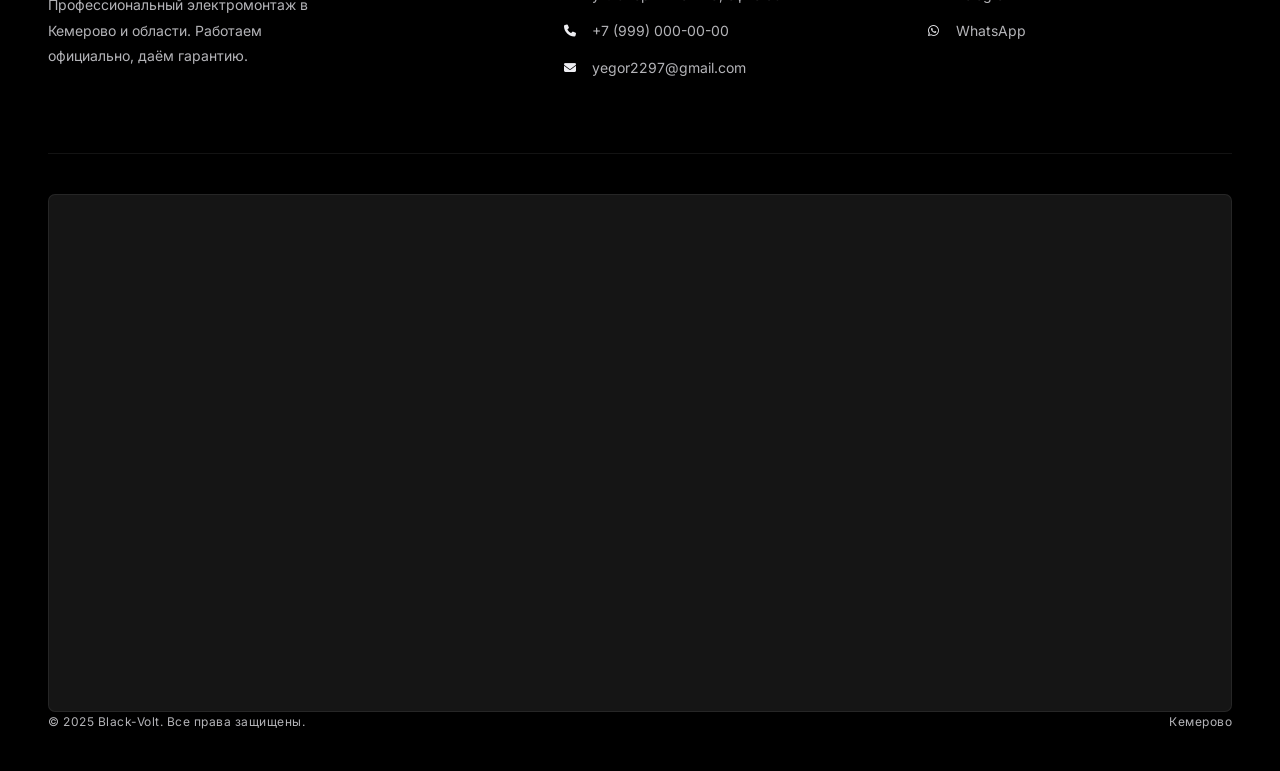
==== commit aa395462: "Apply Elektron-inspired design tokens: platinum/white palette, Neue Haas Grotesk fonts, 7px radius, " ====
--- a/index.html
+++ b/index.html
@@ -19,28 +19,36 @@
 <link rel="preconnect" href="https://fonts.googleapis.com">
 <link rel="preconnect" href="https://fonts.gstatic.com" crossorigin>
 <link href="https://fonts.googleapis.com/css2?family=Space+Grotesk:wght@400;500;600;700&family=Inter:wght@300;400;500&display=swap" rel="stylesheet">
+<link href="https://fonts.googleapis.com/css2?family=DM+Mono:wght@400;500&display=swap" rel="stylesheet">
 <link rel="stylesheet" href="https://cdnjs.cloudflare.com/ajax/libs/font-awesome/6.4.0/css/all.min.css">
 
 <style>
   :root {
-    --black: #050505;
-    --black2: #0a0a0a;
-    --card: #0f0f0f;
-    --card-hover: #141414;
-    --border: rgba(255,255,255,0.05);
-    --border-hover: rgba(255,215,0,0.15);
-    --gold: #e8b730;
-    --gold-light: #f5d060;
-    --gold2: #c9952a;
-    --white: #f0f0f0;
-    --white-dim: #c0c0c0;
-    --gray: #6a6a6a;
-    --gray2: #444444;
-    --glow: rgba(232, 183, 48, 0.12);
-    --glow-strong: rgba(232, 183, 48, 0.3);
+    --black: #000000;
+    --black2: #151515;
+    --card: #151515;
+    --card-hover: #222222;
+    --border: rgba(238,238,242,0.08);
+    --border-hover: rgba(238,238,242,0.15);
+    --gold: #eeeef2;
+    --gold-light: #ffffff;
+    --gold2: #b4b4b8;
+    --white: #eeeef2;
+    --white-dim: #b4b4b8;
+    --gray: #b4b4b8;
+    --gray2: #333337;
+    --glow: rgba(238,238,242,0.04);
+    --glow-strong: rgba(238,238,242,0.08);
     --ease: cubic-bezier(0.22, 1, 0.36, 1);
-    --radius: 16px;
-    --radius-lg: 24px;
+    --radius: 7px;
+    --radius-lg: 7px;
+    --page-canvas: #222222;
+    --deep-surface: #151515;
+    --void: #000000;
+    --platinum: #eeeef2;
+    --pure-white: #ffffff;
+    --iron: #333337;
+    --ash: #b4b4b8;
   }
 
   *, *::before, *::after { margin: 0; padding: 0; box-sizing: border-box; }
@@ -48,9 +56,9 @@
   html { scroll-behavior: smooth; scroll-padding-top: 80px; }
 
   body {
-    font-family: 'Inter', -apple-system, BlinkMacSystemFont, sans-serif;
-    background: var(--black);
-    color: var(--white-dim);
+    font-family: 'Inter', 'Neue Haas Grotesk Text Pro', -apple-system, BlinkMacSystemFont, sans-serif;
+    background: var(--page-canvas);
+    color: var(--platinum);
     overflow-x: hidden;
     -webkit-font-smoothing: antialiased;
     -moz-osx-font-smoothing: grayscale;
@@ -58,14 +66,14 @@
     line-height: 1.6;
   }
 
-  h1, h2, h3, h4 { font-family: 'Space Grotesk', sans-serif; color: var(--white); }
+  h1, h2, h3, h4 { font-family: 'Space Grotesk', 'Neue Haas Grotesk Display Pro', sans-serif; color: var(--pure-white); }
   h1 { line-height: 1.0; }
   h2 { line-height: 1.1; }
   h3 { line-height: 1.3; }
   h4 { line-height: 1.4; }
   a { text-decoration: none; color: inherit; cursor: pointer; }
   ul { list-style: none; }
-  ::selection { background: rgba(232,183,48,0.3); color: #fff; }
+  ::selection { background: rgba(238,238,242,0.2); color: var(--pure-white); }
 
   /* ===== SKIP LINK (A11y) ===== */
   .skip-link {
@@ -117,7 +125,7 @@
     width: 500px;
     height: 500px;
     border-radius: 50%;
-    background: radial-gradient(circle, rgba(232,183,48,0.035) 0%, transparent 70%);
+    background: radial-gradient(circle, rgba(238,238,242,0.02) 0%, transparent 70%);
     pointer-events: none;
     transform: translate(-50%, -50%);
     z-index: 0;
@@ -136,7 +144,7 @@
     display: flex;
     align-items: center;
     justify-content: space-between;
-    background: rgba(5,5,5,0.6);
+    background: rgba(34,34,34,0.85);
     backdrop-filter: blur(24px) saturate(1.2);
     -webkit-backdrop-filter: blur(24px) saturate(1.2);
     border-bottom: 1px solid var(--border);
@@ -144,12 +152,12 @@
   }
 
   header.scrolled {
-    background: rgba(5,5,5,0.92);
-    box-shadow: 0 1px 0 var(--border), 0 8px 40px rgba(0,0,0,0.6);
+    background: rgba(34,34,34,0.98);
+    box-shadow: 0 1px 0 var(--border), 0 8px 40px rgba(0,0,0,0.4);
   }
 
   .logo {
-    font-family: 'Space Grotesk', sans-serif;
+    font-family: 'Space Grotesk', 'Neue Haas Grotesk Display Pro', sans-serif;
     font-weight: 700;
     font-size: 20px;
     letter-spacing: 4px;
@@ -160,25 +168,25 @@
   }
 
   .logo-bolt {
-    color: var(--gold);
+    color: var(--pure-white);
     font-size: 18px;
     animation: boltPulse 3s ease-in-out infinite;
   }
 
   @keyframes boltPulse {
-    0%, 100% { opacity: 1; filter: drop-shadow(0 0 8px var(--gold)); }
-    50% { opacity: 0.5; filter: drop-shadow(0 0 3px var(--gold)); }
-  }
-
-  .logo-black { color: var(--white); }
-  .logo-volt { color: var(--gold); }
+    0%, 100% { opacity: 1; filter: drop-shadow(0 0 8px var(--platinum)); }
+    50% { opacity: 0.5; filter: drop-shadow(0 0 3px var(--platinum)); }
+  }
+
+  .logo-black { color: var(--platinum); }
+  .logo-volt { color: var(--pure-white); }
 
   nav { display: flex; align-items: center; gap: 32px; }
 
   nav a {
     font-size: 12px;
     font-weight: 500;
-    color: var(--gray);
+    color: var(--ash);
     letter-spacing: 2px;
     text-transform: uppercase;
     transition: color 0.25s var(--ease);
@@ -193,14 +201,14 @@
     left: 0;
     width: 0;
     height: 1.5px;
-    background: var(--gold);
+    background: var(--pure-white);
     transition: width 0.35s var(--ease);
   }
 
-  nav a:hover { color: var(--white); }
+  nav a:hover { color: var(--pure-white); }
   nav a:hover::after { width: 100%; }
 
-  .burger { display: none; cursor: pointer; color: var(--gold); font-size: 22px; }
+  .burger { display: none; cursor: pointer; color: var(--platinum); font-size: 22px; }
 
   /* ===== HERO ===== */
   .hero {
@@ -217,8 +225,8 @@
     position: absolute;
     inset: 0;
     background-image:
-      linear-gradient(rgba(232,183,48,0.025) 1px, transparent 1px),
-      linear-gradient(90deg, rgba(232,183,48,0.025) 1px, transparent 1px);
+      linear-gradient(rgba(238,238,242,0.02) 1px, transparent 1px),
+      linear-gradient(90deg, rgba(238,238,242,0.02) 1px, transparent 1px);
     background-size: 64px 64px;
     mask-image: radial-gradient(ellipse 70% 60% at 50% 50%, black 30%, transparent 100%);
   }
@@ -230,7 +238,7 @@
     transform: translate(-50%, -50%);
     width: 700px;
     height: 700px;
-    background: radial-gradient(circle, rgba(232,183,48,0.06) 0%, transparent 60%);
+    background: radial-gradient(circle, rgba(238,238,242,0.04) 0%, transparent 60%);
     animation: glowPulse 6s ease-in-out infinite;
   }
 
@@ -245,7 +253,7 @@
     position: absolute;
     width: 2px;
     height: 2px;
-    background: var(--gold);
+    background: var(--platinum);
     border-radius: 50%;
     animation: floatUp linear infinite;
     opacity: 0;
@@ -270,15 +278,15 @@
     align-items: center;
     gap: 8px;
     padding: 7px 18px;
-    border: 1px solid rgba(232,183,48,0.25);
+    border: 1px solid rgba(238,238,242,0.15);
     border-radius: 100px;
     font-size: 11px;
     font-weight: 500;
-    color: var(--gold);
+    color: var(--platinum);
     letter-spacing: 2.5px;
     text-transform: uppercase;
     margin-bottom: 36px;
-    background: rgba(232,183,48,0.04);
+    background: rgba(238,238,242,0.03);
     backdrop-filter: blur(12px);
     animation: fadeUp 0.8s var(--ease) both;
   }
@@ -286,7 +294,7 @@
   .hero-badge-dot {
     width: 6px;
     height: 6px;
-    background: var(--gold);
+    background: var(--pure-white);
     border-radius: 50%;
     animation: dotBlink 2s ease-in-out infinite;
   }
@@ -310,11 +318,11 @@
     animation: fadeUp 0.8s var(--ease) 0.1s both;
   }
 
-  .hero h1 .line1 { display: block; color: var(--white); }
+  .hero h1 .line1 { display: block; color: var(--pure-white); }
 
   .hero h1 .line2 {
     display: block;
-    background: linear-gradient(135deg, var(--gold-light) 0%, var(--gold) 40%, var(--gold2) 100%);
+    background: linear-gradient(135deg, var(--pure-white) 0%, var(--platinum) 40%, var(--ash) 100%);
     background-size: 200% auto;
     -webkit-background-clip: text;
     -webkit-text-fill-color: transparent;
@@ -329,14 +337,14 @@
 
   .hero-sub {
     font-size: 17px;
-    color: var(--gray);
+    color: var(--ash);
     font-weight: 300;
     margin-bottom: 44px;
     line-height: 1.7;
     animation: fadeUp 0.8s var(--ease) 0.2s both;
   }
 
-  .hero-sub strong { color: var(--white-dim); font-weight: 500; }
+  .hero-sub strong { color: var(--platinum); font-weight: 500; }
 
   .cta-group {
     display: flex;
@@ -352,8 +360,8 @@
     align-items: center;
     gap: 10px;
     padding: 14px 30px;
-    border-radius: 12px;
-    font-family: 'Space Grotesk', sans-serif;
+    border-radius: 7px;
+    font-family: 'Space Grotesk', 'NHaasGroteskDSPro', sans-serif;
     font-weight: 600;
     font-size: 14px;
     transition: all 0.3s var(--ease);
@@ -363,26 +371,26 @@
   }
 
   .btn-primary {
-    background: var(--gold);
-    color: #050505;
+    background: var(--pure-white);
+    color: var(--void);
   }
 
   .btn-primary:hover {
-    background: var(--gold-light);
+    background: var(--platinum);
     transform: translateY(-2px);
-    box-shadow: 0 12px 40px rgba(232,183,48,0.3);
+    box-shadow: 0 12px 40px rgba(238,238,242,0.15);
   }
 
   .btn-ghost {
-    background: rgba(255,255,255,0.04);
-    color: var(--white-dim);
+    background: rgba(238,238,242,0.04);
+    color: var(--platinum);
     border: 1px solid var(--border);
   }
 
   .btn-ghost:hover {
-    border-color: rgba(232,183,48,0.3);
-    background: rgba(232,183,48,0.06);
-    color: var(--white);
+    border-color: rgba(238,238,242,0.2);
+    background: rgba(238,238,242,0.06);
+    color: var(--pure-white);
     transform: translateY(-2px);
   }
 
@@ -412,17 +420,17 @@
     align-items: center;
     gap: 8px;
     font-size: 12px;
-    color: var(--gray2);
-  }
-
-  .hero-meta-item i { color: var(--gold); font-size: 11px; }
+    color: var(--ash);
+  }
+
+  .hero-meta-item i { color: var(--platinum); font-size: 11px; }
 
   /* ===== STATS ===== */
   .stats {
     padding: 64px 40px;
     border-top: 1px solid var(--border);
     border-bottom: 1px solid var(--border);
-    background: var(--black2);
+    background: var(--deep-surface);
   }
 
   .stats-inner {
@@ -435,20 +443,17 @@
   }
 
   .stat-num {
-    font-family: 'Space Grotesk', sans-serif;
+    font-family: 'Space Grotesk', 'Neue Haas Grotesk Display Pro', sans-serif;
     font-size: 44px;
     font-weight: 700;
-    background: linear-gradient(135deg, var(--gold-light), var(--gold));
-    -webkit-background-clip: text;
-    -webkit-text-fill-color: transparent;
-    background-clip: text;
+    color: var(--pure-white);
     line-height: 1;
     margin-bottom: 10px;
   }
 
   .stat-label {
     font-size: 12px;
-    color: var(--gray);
+    color: var(--ash);
     font-weight: 400;
     letter-spacing: 1px;
     text-transform: uppercase;
@@ -467,7 +472,7 @@
   .section-eyebrow {
     font-size: 11px;
     font-weight: 600;
-    color: var(--gold);
+    color: var(--ash);
     letter-spacing: 4px;
     text-transform: uppercase;
     margin-bottom: 18px;
@@ -482,15 +487,12 @@
   }
 
   .section-title span {
-    background: linear-gradient(135deg, var(--gold-light), var(--gold));
-    -webkit-background-clip: text;
-    -webkit-text-fill-color: transparent;
-    background-clip: text;
+    color: var(--pure-white);
   }
 
   .section-sub {
     font-size: 15px;
-    color: var(--gray);
+    color: var(--ash);
     max-width: 480px;
     line-height: 1.8;
     margin-bottom: 60px;
@@ -501,7 +503,7 @@
   .grid-4 { display: grid; grid-template-columns: repeat(4, 1fr); gap: 16px; }
 
   .glass-card {
-    background: var(--card);
+    background: var(--deep-surface);
     border: 1px solid var(--border);
     border-radius: var(--radius-lg);
     padding: 36px 32px;
@@ -517,7 +519,7 @@
     left: 0;
     right: 0;
     height: 1px;
-    background: linear-gradient(90deg, transparent, rgba(232,183,48,0.2), transparent);
+    background: linear-gradient(90deg, transparent, rgba(238,238,242,0.1), transparent);
     opacity: 0;
     transition: opacity 0.4s var(--ease);
   }
@@ -526,7 +528,7 @@
     content: '';
     position: absolute;
     inset: 0;
-    background: radial-gradient(circle at var(--mouse-x, 50%) var(--mouse-y, 50%), rgba(232,183,48,0.06) 0%, transparent 60%);
+    background: radial-gradient(circle at var(--mouse-x, 50%) var(--mouse-y, 50%), rgba(238,238,242,0.03) 0%, transparent 60%);
     opacity: 0;
     transition: opacity 0.4s var(--ease);
     pointer-events: none;
@@ -535,7 +537,7 @@
   .glass-card:hover {
     border-color: var(--border-hover);
     transform: translateY(-6px);
-    box-shadow: 0 24px 60px rgba(0,0,0,0.5), 0 0 0 1px rgba(232,183,48,0.05);
+    box-shadow: 0 24px 60px rgba(0,0,0,0.4), 0 0 0 1px rgba(238,238,242,0.03);
   }
 
   .glass-card:hover::before { opacity: 1; }
@@ -544,21 +546,21 @@
   .card-icon {
     width: 48px;
     height: 48px;
-    border-radius: 12px;
-    background: rgba(232,183,48,0.07);
-    border: 1px solid rgba(232,183,48,0.12);
+    border-radius: 7px;
+    background: rgba(238,238,242,0.05);
+    border: 1px solid rgba(238,238,242,0.08);
     display: flex;
     align-items: center;
     justify-content: center;
     font-size: 18px;
-    color: var(--gold);
+    color: var(--platinum);
     margin-bottom: 24px;
     transition: all 0.4s var(--ease);
   }
 
   .glass-card:hover .card-icon {
-    background: rgba(232,183,48,0.12);
-    box-shadow: 0 0 24px rgba(232,183,48,0.15);
+    background: rgba(238,238,242,0.08);
+    box-shadow: 0 0 24px rgba(238,238,242,0.06);
     transform: scale(1.05);
   }
 
@@ -567,20 +569,21 @@
     font-weight: 600;
     margin-bottom: 12px;
     letter-spacing: -0.3px;
-  }
-
-  .card-text { font-size: 14px; color: var(--gray); line-height: 1.75; }
+    color: var(--pure-white);
+  }
+
+  .card-text { font-size: 14px; color: var(--ash); line-height: 1.75; }
 
   /* ===== SMART HOME SECTION ===== */
   .smart-section {
-    background: var(--black2);
+    background: var(--void);
     border-top: 1px solid var(--border);
     border-bottom: 1px solid var(--border);
   }
 
   /* ===== PRICE TABLE ===== */
   .price-wrap {
-    background: var(--card);
+    background: var(--deep-surface);
     border: 1px solid var(--border);
     border-radius: var(--radius-lg);
     overflow: hidden;
@@ -597,36 +600,36 @@
     font-weight: 600;
     letter-spacing: 2.5px;
     text-transform: uppercase;
-    color: var(--gray);
+    color: var(--ash);
     border-bottom: 1px solid var(--border);
-    background: rgba(255,255,255,0.015);
+    background: rgba(238,238,242,0.02);
   }
 
   tbody td {
     padding: 16px 24px;
     font-size: 14px;
-    color: var(--white-dim);
-    border-bottom: 1px solid rgba(255,255,255,0.03);
+    color: var(--platinum);
+    border-bottom: 1px solid rgba(238,238,242,0.04);
     transition: all 0.2s var(--ease);
   }
 
   tbody tr:last-child td { border-bottom: none; }
 
-  tbody tr:hover td { background: rgba(232,183,48,0.02); }
-
-  .td-unit { color: var(--gray2); font-size: 12px; }
+  tbody tr:hover td { background: rgba(238,238,242,0.02); }
+
+  .td-unit { color: var(--ash); font-size: 12px; }
 
   .td-price {
-    font-family: 'Space Grotesk', sans-serif;
+    font-family: 'Space Grotesk', 'NHaasGroteskDSPro', sans-serif;
     font-weight: 600;
     font-size: 15px;
-    color: var(--gold);
+    color: var(--pure-white);
     white-space: nowrap;
   }
 
   /* ===== FOOTER ===== */
   footer {
-    background: var(--black2);
+    background: var(--void);
     border-top: 1px solid var(--border);
     padding: 80px clamp(20px, 4vw, 48px) 40px;
   }
@@ -649,7 +652,7 @@
 
   .footer-brand p {
     font-size: 14px;
-    color: var(--gray);
+    color: var(--ash);
     line-height: 1.8;
     max-width: 300px;
   }
@@ -659,7 +662,7 @@
     font-weight: 600;
     letter-spacing: 2.5px;
     text-transform: uppercase;
-    color: var(--white);
+    color: var(--pure-white);
     margin-bottom: 24px;
   }
 
@@ -668,20 +671,20 @@
     align-items: center;
     gap: 12px;
     font-size: 14px;
-    color: var(--gray);
+    color: var(--ash);
     margin-bottom: 14px;
     transition: color 0.25s var(--ease);
   }
 
-  .footer-col a:hover { color: var(--gold); }
-  .footer-col i { color: var(--gold2); font-size: 12px; width: 16px; }
+  .footer-col a:hover { color: var(--pure-white); }
+  .footer-col i { color: var(--platinum); font-size: 12px; width: 16px; }
 
   .footer-bottom {
     display: flex;
     justify-content: space-between;
     align-items: center;
     font-size: 12px;
-    color: var(--gray2);
+    color: var(--ash);
     letter-spacing: 0.5px;
   }
 
@@ -698,7 +701,7 @@
     border-radius: 100px;
     border: 1px solid var(--border);
     background: transparent;
-    color: var(--gray);
+    color: var(--ash);
     font-family: 'Inter', sans-serif;
     font-size: 12px;
     font-weight: 500;
@@ -708,20 +711,20 @@
   }
 
   .price-tab:hover {
-    border-color: rgba(232,183,48,0.25);
-    color: var(--white-dim);
+    border-color: rgba(238,238,242,0.2);
+    color: var(--platinum);
   }
 
   .price-tab.active {
-    background: var(--gold);
-    border-color: var(--gold);
-    color: #050505;
+    background: var(--pure-white);
+    border-color: var(--pure-white);
+    color: var(--void);
     font-weight: 600;
   }
 
   .td-note {
     font-size: 12px;
-    color: var(--gray2);
+    color: var(--ash);
   }
 
   /* ===== REVEAL ANIMATION ===== */
@@ -748,7 +751,7 @@
     border-radius: var(--radius-lg);
     overflow: hidden;
     aspect-ratio: 4/3;
-    background: var(--card);
+    background: var(--deep-surface);
     border: 1px solid var(--border);
     cursor: pointer;
     transition: all 0.4s var(--ease);
@@ -757,7 +760,7 @@
   .portfolio-item:hover {
     border-color: var(--border-hover);
     transform: translateY(-6px);
-    box-shadow: 0 24px 60px rgba(0,0,0,0.5);
+    box-shadow: 0 24px 60px rgba(0,0,0,0.4);
   }
 
   .portfolio-item .pf-placeholder {
@@ -767,13 +770,13 @@
     align-items: center;
     justify-content: center;
     font-size: 48px;
-    background: linear-gradient(135deg, rgba(232,183,48,0.05) 0%, rgba(232,183,48,0.01) 100%);
+    background: linear-gradient(135deg, rgba(238,238,242,0.03) 0%, rgba(238,238,242,0.01) 100%);
   }
 
   .portfolio-item .pf-overlay {
     position: absolute;
     inset: 0;
-    background: linear-gradient(to top, rgba(5,5,5,0.9) 0%, transparent 60%);
+    background: linear-gradient(to top, rgba(0,0,0,0.9) 0%, transparent 60%);
     display: flex;
     flex-direction: column;
     justify-content: flex-end;
@@ -788,11 +791,12 @@
     font-size: 16px;
     font-weight: 600;
     margin-bottom: 6px;
+    color: var(--pure-white);
   }
 
   .pf-overlay p {
     font-size: 13px;
-    color: var(--gray);
+    color: var(--ash);
   }
 
   .pf-tag {
@@ -803,8 +807,8 @@
     font-weight: 600;
     letter-spacing: 1px;
     text-transform: uppercase;
-    background: rgba(232,183,48,0.12);
-    color: var(--gold);
+    background: rgba(238,238,242,0.1);
+    color: var(--platinum);
     margin-bottom: 10px;
     width: fit-content;
   }
@@ -824,7 +828,7 @@
     left: 12.5%;
     right: 12.5%;
     height: 1px;
-    background: linear-gradient(90deg, transparent, rgba(232,183,48,0.3), transparent);
+    background: linear-gradient(90deg, transparent, rgba(238,238,242,0.15), transparent);
   }
 
   .process-step {
@@ -836,24 +840,24 @@
     width: 80px;
     height: 80px;
     border-radius: 50%;
-    background: var(--card);
+    background: var(--deep-surface);
     border: 1px solid var(--border);
     display: flex;
     align-items: center;
     justify-content: center;
     margin: 0 auto 24px;
-    font-family: 'Space Grotesk', sans-serif;
+    font-family: 'Space Grotesk', 'Neue Haas Grotesk Display Pro', sans-serif;
     font-size: 28px;
     font-weight: 700;
-    color: var(--gold);
+    color: var(--pure-white);
     position: relative;
     z-index: 1;
     transition: all 0.4s var(--ease);
   }
 
   .process-step:hover .step-num {
-    border-color: var(--gold);
-    box-shadow: 0 0 30px rgba(232,183,48,0.15);
+    border-color: var(--platinum);
+    box-shadow: 0 0 30px rgba(238,238,242,0.08);
     transform: scale(1.08);
   }
 
@@ -861,11 +865,12 @@
     font-size: 17px;
     font-weight: 600;
     margin-bottom: 10px;
+    color: var(--pure-white);
   }
 
   .step-desc {
     font-size: 13px;
-    color: var(--gray);
+    color: var(--ash);
     line-height: 1.7;
   }
 
@@ -884,7 +889,7 @@
 
   .review-card {
     min-width: calc(33.333% - 11px);
-    background: var(--card);
+    background: var(--deep-surface);
     border: 1px solid var(--border);
     border-radius: var(--radius-lg);
     padding: 32px;
@@ -907,29 +912,29 @@
     width: 48px;
     height: 48px;
     border-radius: 50%;
-    background: linear-gradient(135deg, var(--gold), var(--gold2));
+    background: var(--iron);
     display: flex;
     align-items: center;
     justify-content: center;
-    font-family: 'Space Grotesk', sans-serif;
+    font-family: 'Space Grotesk', 'Neue Haas Grotesk Display Pro', sans-serif;
     font-weight: 700;
     font-size: 18px;
-    color: #050505;
+    color: var(--platinum);
   }
 
   .review-name {
     font-weight: 600;
     font-size: 15px;
-    color: var(--white);
+    color: var(--pure-white);
   }
 
   .review-date {
     font-size: 12px;
-    color: var(--gray2);
+    color: var(--ash);
   }
 
   .review-stars {
-    color: var(--gold);
+    color: var(--platinum);
     font-size: 13px;
     margin-bottom: 14px;
     letter-spacing: 2px;
@@ -937,7 +942,7 @@
 
   .review-text {
     font-size: 14px;
-    color: var(--white-dim);
+    color: var(--platinum);
     line-height: 1.75;
   }
 
@@ -952,8 +957,8 @@
     height: 48px;
     border-radius: 50%;
     border: 1px solid var(--border);
-    background: var(--card);
-    color: var(--white-dim);
+    background: var(--deep-surface);
+    color: var(--platinum);
     font-size: 16px;
     cursor: pointer;
     transition: all 0.3s var(--ease);
@@ -963,9 +968,9 @@
   }
 
   .reviews-nav button:hover {
-    border-color: var(--gold);
-    color: var(--gold);
-    background: rgba(232,183,48,0.06);
+    border-color: var(--platinum);
+    color: var(--pure-white);
+    background: rgba(238,238,242,0.04);
   }
 
   /* ===== FAQ ===== */
@@ -978,7 +983,7 @@
   }
 
   .faq-item {
-    background: var(--card);
+    background: var(--deep-surface);
     border: 1px solid var(--border);
     border-radius: var(--radius);
     overflow: hidden;
@@ -997,15 +1002,15 @@
     cursor: pointer;
     font-size: 15px;
     font-weight: 500;
-    color: var(--white);
+    color: var(--pure-white);
     transition: color 0.25s var(--ease);
   }
 
-  .faq-q:hover { color: var(--gold); }
+  .faq-q:hover { color: var(--platinum); }
 
   .faq-q i {
     font-size: 12px;
-    color: var(--gold);
+    color: var(--platinum);
     transition: transform 0.35s var(--ease);
   }
 
@@ -1024,7 +1029,7 @@
   .faq-a-inner {
     padding: 0 28px 22px;
     font-size: 14px;
-    color: var(--gray);
+    color: var(--ash);
     line-height: 1.8;
   }
 
@@ -1036,7 +1041,7 @@
     border: 1px solid var(--border);
     margin-top: 24px;
     aspect-ratio: 16/7;
-    background: var(--card);
+    background: var(--deep-surface);
   }
 
   .map-wrap iframe {
@@ -1061,7 +1066,7 @@
       top: 72px;
       left: 0;
       right: 0;
-      background: rgba(5,5,5,0.98);
+      background: rgba(34,34,34,0.98);
       backdrop-filter: blur(24px);
       border-bottom: 1px solid var(--border);
       flex-direction: column;
